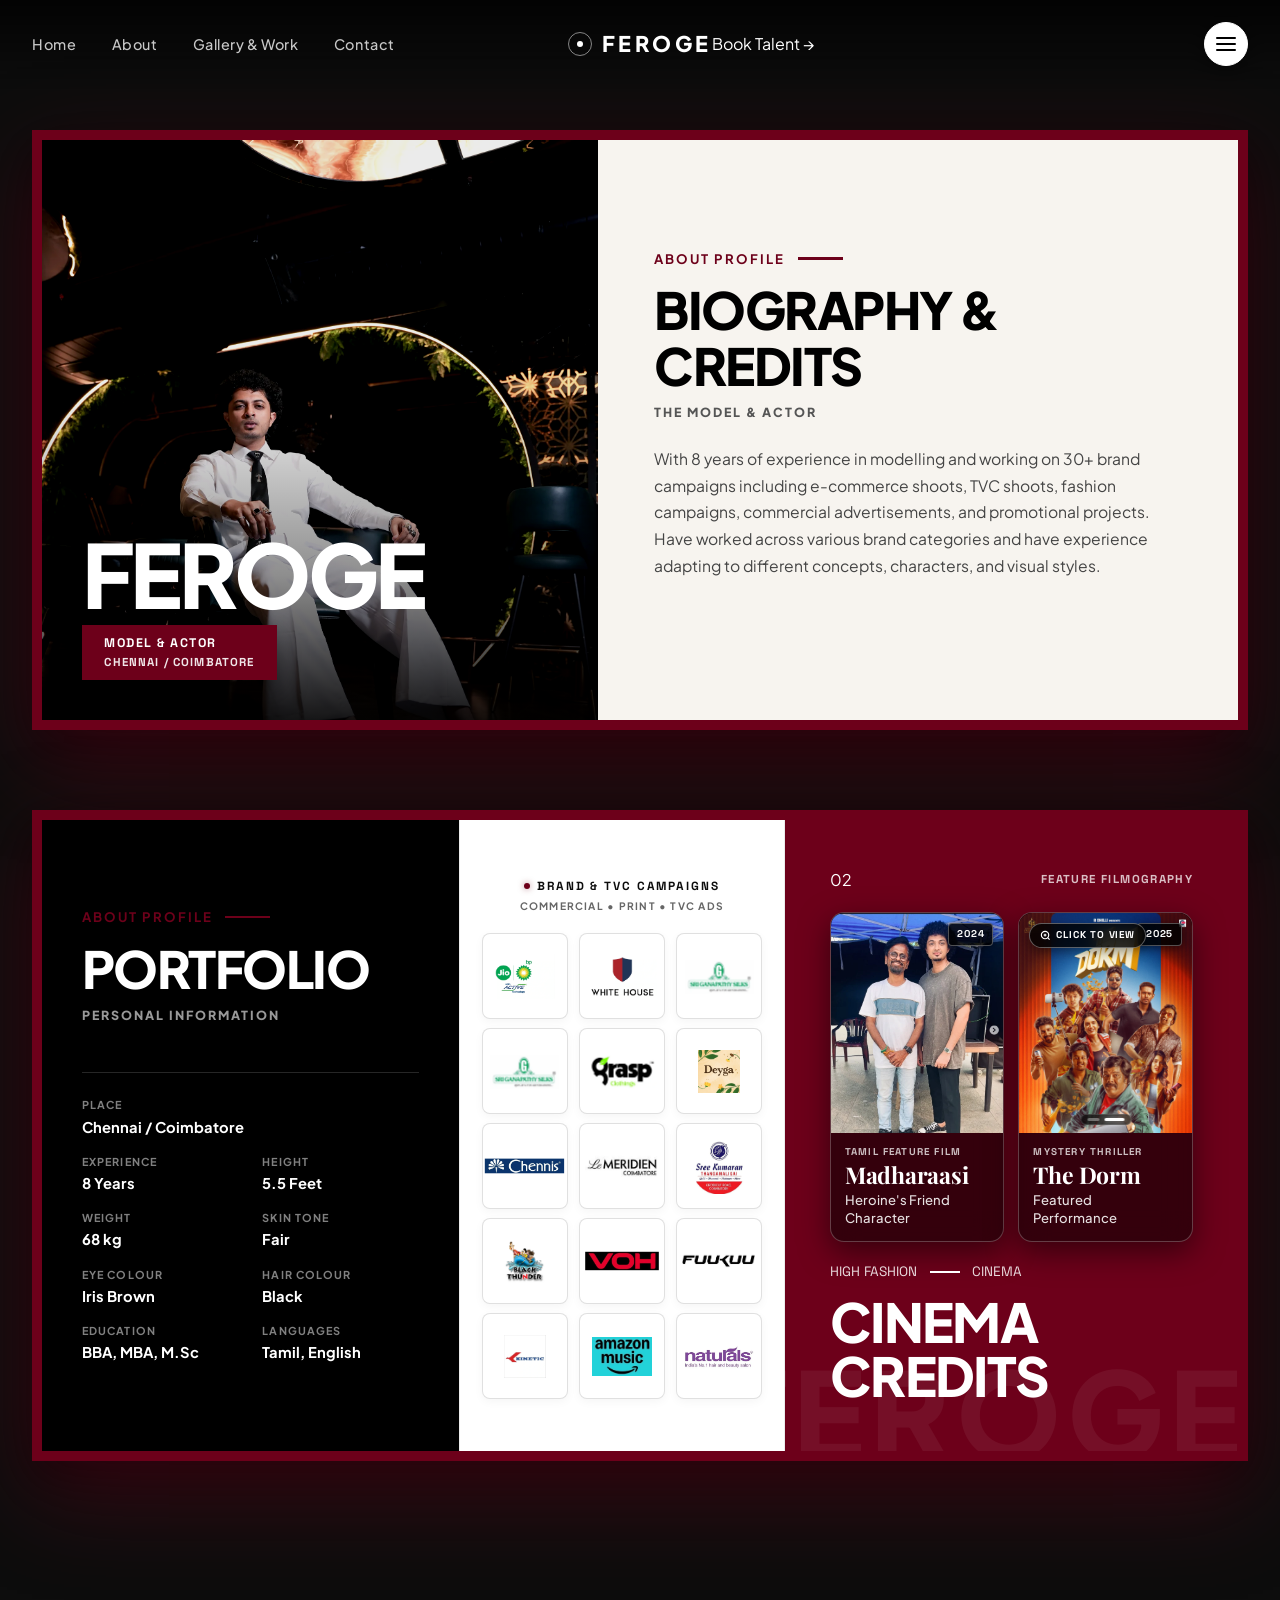
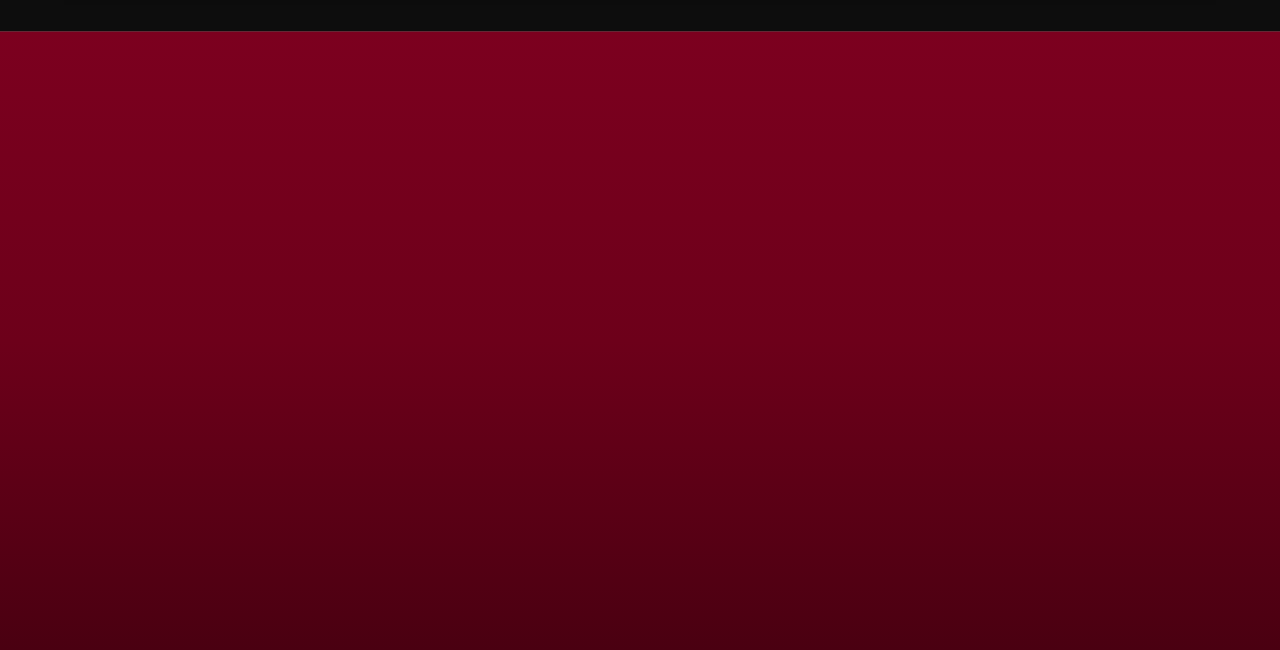
==== about.html @ 6fabc06b "Convert brand & TVC logos into non-repeating 15 unique solid square grid with optical balancing" ====
<!DOCTYPE html>
<html lang="en">
<head>
  <meta charset="UTF-8">
  <meta name="viewport" content="width=device-width, initial-scale=1.0">
  <meta name="description" content="Official profile of model and actor Feroge. High fashion editorials, commercial brand campaigns, and cinema filmography.">
  
  <!-- Google Fonts: Plus Jakarta Sans, Playfair Display & Pinyon Script -->
  <link rel="preconnect" href="https://fonts.googleapis.com">
  <link rel="preconnect" href="https://fonts.gstatic.com" crossorigin>
  <link href="https://fonts.googleapis.com/css2?family=Pinyon+Script&family=Playfair+Display:ital,wght@0,400;0,600;0,700;1,400;1,600&family=Plus+Jakarta+Sans:wght@300;400;500;600;700;800&family=Space+Grotesk:wght@500;600;700&display=swap" rel="stylesheet">
  
  <!-- Main Stylesheet -->
  <link rel="stylesheet" href="style.css">
</head>
<body class="about-page-body">

  <!-- Minimalist Luxury Editorial Preloader -->
  <div class="site-preloader" id="site-preloader" aria-label="Loading experience">
    <div class="preloader-corner preloader-corner-tl">
      <span class="corner-dot"></span>
      <span class="corner-text">FEROGE</span>
    </div>
    <div class="preloader-corner preloader-corner-tr">
      <span class="corner-text">PORTFOLIO &bull; 2026</span>
    </div>
    <div class="preloader-corner preloader-corner-bl">
      <span class="corner-text">CINEMA &bull; FASHION</span>
    </div>
    <div class="preloader-corner preloader-corner-br">
      <span class="corner-text preloader-status-text">INITIALIZING</span>
    </div>

    <div class="preloader-minimal-core">
      <div class="preloader-minimal-brand">
        <h2 class="preloader-minimal-title">FEROGE</h2>
        <span class="preloader-minimal-sub">ACTOR &bull; MODEL</span>
      </div>

      <div class="preloader-counter-display">
        <span class="preloader-counter-number" id="preloader-counter">00</span>
        <span class="preloader-counter-unit">%</span>
      </div>

      <div class="preloader-progress-track">
        <div class="preloader-progress-bar" id="preloader-progress-bar"></div>
      </div>
    </div>
  </div>

  <!-- Header / Navigation -->
  <header class="site-header" id="header">
    <div class="nav-container">
      <nav class="nav-left">
        <a href="index.html" class="nav-link">Home</a>
        <a href="about.html" class="nav-link active">About</a>
        <a href="gallery.html" class="nav-link">Gallery &amp; Work</a>
        <a href="contact.html" class="nav-link">Contact</a>
      </nav>

      <a href="index.html" class="nav-brand" aria-label="Feroge Home">
        <div class="nav-brand-icon"></div>
        FEROGE
      </a>

      <div class="nav-right">
        <a href="contact.html" class="nav-cta-btn">Book Talent &rarr;</a>
        <button class="hamburger-btn" id="menu-toggle-btn" aria-label="Toggle Navigation Menu">
          <span class="hamburger-box">
            <span class="hamburger-dash"></span>
            <span class="hamburger-dash"></span>
            <span class="hamburger-dash"></span>
          </span>
        </button>
      </div>
    </div>
  </header>

  <!-- Mobile Drawer Backdrop Overlay -->
  <div class="drawer-backdrop" id="drawer-backdrop"></div>

  <!-- Mobile Navigation Drawer -->
  <div class="mobile-nav-drawer" id="mobile-drawer">
    <div class="drawer-header">
      <a href="index.html" class="drawer-brand">
        <div class="drawer-brand-icon"></div>
        <span>FEROGE</span>
      </a>
      <button class="drawer-close-btn" id="drawer-close" aria-label="Close menu">
        <svg width="20" height="20" viewBox="0 0 24 24" fill="none" stroke="currentColor" stroke-width="2.2">
          <line x1="18" y1="6" x2="6" y2="18"></line>
          <line x1="6" y1="6" x2="18" y2="18"></line>
        </svg>
      </button>
    </div>

    <nav class="drawer-links">
      <a href="index.html" class="drawer-link" style="--item-index: 1;">
        <span class="drawer-link-num">01</span>
        <span class="drawer-link-text">Home</span>
        <span class="drawer-link-arrow">&rarr;</span>
      </a>
      <a href="about.html" class="drawer-link active" style="--item-index: 2;">
        <span class="drawer-link-num">02</span>
        <span class="drawer-link-text">About &amp; Profile</span>
        <span class="drawer-link-arrow">&rarr;</span>
      </a>
      <a href="gallery.html" class="drawer-link" style="--item-index: 3;">
        <span class="drawer-link-num">03</span>
        <span class="drawer-link-text">Gallery &amp; Work</span>
        <span class="drawer-link-arrow">&rarr;</span>
      </a>
      <a href="contact.html" class="drawer-link" style="--item-index: 4;">
        <span class="drawer-link-num">04</span>
        <span class="drawer-link-text">Contact &amp; Socials</span>
        <span class="drawer-link-arrow">&rarr;</span>
      </a>
    </nav>

    <div class="drawer-footer">
      <div class="drawer-meta-tag">Model &amp; Actor &bull; Chennai / Coimbatore</div>
      <div class="drawer-socials">
        <a href="tel:+918072055864" class="drawer-social-item">Phone</a>
        <a href="https://wa.me/918072055864" target="_blank" class="drawer-social-item">WhatsApp</a>
        <a href="https://www.instagram.com/_feroge_/" target="_blank" class="drawer-social-item">Instagram</a>
        <a href="https://www.facebook.com/feroge.lee?mibextid=wwXIfr" target="_blank" class="drawer-social-item">Facebook</a>
      </div>
    </div>
  </div>

  <!-- Editorial Poster Slides Main Section -->
  <main class="about-poster-section">
    <div class="container">
      
      <!-- =========================================================================
           SLIDE 1: OUR TEAM / BIOGRAPHY POSTER (Exact Match to Reference Image 1)
           ========================================================================= -->
      <article class="about-slide-poster reveal-on-scroll">
        <div class="poster-grid-slide1">
          
          <!-- Left Dark Box with Model Portrait & Minimal Name Tag -->
          <div class="slide1-left-box">
            <img src="images/feroge_21.webp" alt="Feroge Portrait" class="slide1-model-img">

            <div class="slide1-left-content">
              <h2 class="slide-giant-name">feroge</h2>
              <div class="slide-overlapping-badge">
                <span class="badge-row">MODEL &amp; ACTOR</span>
                <span class="badge-row badge-loc">CHENNAI / COIMBATORE</span>
              </div>
            </div>
          </div>

          <!-- Right Off-White Editorial Bio Box -->
          <div class="slide1-right-box">
            <div class="slide-sub-tag">
              <span>About Profile</span>
              <span class="sub-tag-line"></span>
            </div>
            <h2 class="slide-main-heading">BIOGRAPHY &amp; CREDITS</h2>
            <h4 class="slide-sub-heading">THE MODEL &amp; ACTOR</h4>
            
            <p class="slide-bio-text">
              With 8 years of experience in modelling and working on 30+ brand campaigns including e-commerce shoots, TVC shoots, fashion campaigns, commercial advertisements, and promotional projects. Have worked across various brand categories and have experience adapting to different concepts, characters, and visual styles.
            </p>
          </div>

        </div>
      </article>


      <!-- =========================================================================
           SLIDE 2: PORTFOLIO & COMP CARD POSTER (Exact Match to Reference Image 2)
           ========================================================================= -->
      <article class="about-slide-poster reveal-on-scroll" data-delay="200">
        <div class="poster-grid-slide2">
          
          <!-- Left Specs Box (Dark #000000) -->
          <div class="slide2-left-specs">
            <div class="slide-sub-tag">
              <span>About Profile</span>
              <span class="sub-tag-line"></span>
            </div>
            <h2 class="slide-main-heading" style="color: #ffffff;">PORTFOLIO</h2>
            <h4 class="slide-sub-heading" style="color: rgba(255, 255, 255, 0.6);">PERSONAL INFORMATION</h4>

            <div class="specs-grid-mini">
              <div class="spec-item-mini" style="grid-column: span 2;">
                <span class="spec-lbl-mini">PLACE</span>
                <span class="spec-val-mini">Chennai / Coimbatore</span>
              </div>
              <div class="spec-item-mini">
                <span class="spec-lbl-mini">EXPERIENCE</span>
                <span class="spec-val-mini">8 Years</span>
              </div>
              <div class="spec-item-mini">
                <span class="spec-lbl-mini">HEIGHT</span>
                <span class="spec-val-mini">5.5 Feet</span>
              </div>
              <div class="spec-item-mini">
                <span class="spec-lbl-mini">WEIGHT</span>
                <span class="spec-val-mini">68 kg</span>
              </div>
              <div class="spec-item-mini">
                <span class="spec-lbl-mini">SKIN TONE</span>
                <span class="spec-val-mini">Fair</span>
              </div>
              <div class="spec-item-mini">
                <span class="spec-lbl-mini">EYE COLOUR</span>
                <span class="spec-val-mini">Iris Brown</span>
              </div>
              <div class="spec-item-mini">
                <span class="spec-lbl-mini">HAIR COLOUR</span>
                <span class="spec-val-mini">Black</span>
              </div>
              <div class="spec-item-mini">
                <span class="spec-lbl-mini">EDUCATION</span>
                <span class="spec-val-mini">BBA, MBA, M.Sc</span>
              </div>
              <div class="spec-item-mini">
                <span class="spec-lbl-mini">LANGUAGES</span>
                <span class="spec-val-mini">Tamil, English</span>
              </div>
            </div>
          </div>

          <!-- Middle Vertical Brand & TVC Logos Column (Non-Repeating Minimal Solid Square Grid) -->
          <div class="slide2-mid-logos">
            <div class="mid-logos-header">
              <span class="mid-logos-tag">
                <span class="tag-dot-burgundy"></span>
                BRAND &amp; TVC CAMPAIGNS
              </span>
              <span class="mid-logos-sub">COMMERCIAL &bull; PRINT &bull; TVC ADS</span>
            </div>

            <div class="mid-logos-square-grid">
              <div class="mid-logo-card" data-src="images/logo1.webp" title="Jio-bp">
                <img src="images/logo1.webp" alt="Jio-bp Campaign" class="mid-logo-img" loading="lazy">
              </div>
              <div class="mid-logo-card" data-src="images/logo2.webp" title="White House">
                <img src="images/logo2.webp" alt="White House Campaign" class="mid-logo-img" loading="lazy">
              </div>
              <div class="mid-logo-card" data-src="images/logo3.webp" title="Sri Ganapathy Silks">
                <img src="images/logo3.webp" alt="Sri Ganapathy Silks" class="mid-logo-img" loading="lazy">
              </div>
              <div class="mid-logo-card" data-src="images/logo4.webp" title="Grasp">
                <img src="images/logo4.webp" alt="Grasp Clothing" class="mid-logo-img" loading="lazy">
              </div>
              <div class="mid-logo-card" data-src="images/logo6.webp" title="Deyga Organics">
                <img src="images/logo6.webp" alt="Deyga Organics" class="mid-logo-img" loading="lazy">
              </div>
              <div class="mid-logo-card" data-src="images/logo7.webp" title="Chennis">
                <img src="images/logo7.webp" alt="Chennis Brand" class="mid-logo-img" loading="lazy">
              </div>
              <div class="mid-logo-card" data-src="images/logo8.webp" title="Le Meridien">
                <img src="images/logo8.webp" alt="Le Meridien" class="mid-logo-img" loading="lazy">
              </div>
              <div class="mid-logo-card" data-src="images/logo9.webp" title="Sree Kumaran Thangamaligai">
                <img src="images/logo9.webp" alt="Sree Kumaran Thangamaligai" class="mid-logo-img" loading="lazy">
              </div>
              <div class="mid-logo-card" data-src="images/logo10.webp" title="Black Thunder">
                <img src="images/logo10.webp" alt="Black Thunder" class="mid-logo-img" loading="lazy">
              </div>
              <div class="mid-logo-card" data-src="images/logo11.webp" title="VOH">
                <img src="images/logo11.webp" alt="VOH" class="mid-logo-img" loading="lazy">
              </div>
              <div class="mid-logo-card" data-src="images/logo12.webp" title="FUUKUU">
                <img src="images/logo12.webp" alt="FUUKUU" class="mid-logo-img" loading="lazy">
              </div>
              <div class="mid-logo-card" data-src="images/logo13.webp" title="Kinetic">
                <img src="images/logo13.webp" alt="Kinetic" class="mid-logo-img" loading="lazy">
              </div>
              <div class="mid-logo-card" data-src="images/tvc_logo_1.webp" title="Amazon Music">
                <img src="images/tvc_logo_1.webp" alt="Amazon Music TVC" class="mid-logo-img" loading="lazy">
              </div>
              <div class="mid-logo-card" data-src="images/tvc_logo_2.webp" title="Naturals">
                <img src="images/tvc_logo_2.webp" alt="Naturals Hair &amp; Beauty" class="mid-logo-img" loading="lazy">
              </div>
              <div class="mid-logo-card" data-src="images/logo14.webp" title="F Salon">
                <img src="images/logo14.webp" alt="F Salon" class="mid-logo-img" loading="lazy">
              </div>
            </div>
          </div>

          <!-- Right Burgundy Canvas Box (#6D001A) -->
          <div class="slide2-right-burgundy">
            
            <!-- Top Bar: Badge + Meta Category -->
            <div class="slide2-right-top">
              <div class="slide-num-badge">
                <span class="num-circle" style="border-color: #ffffff;">02</span>
                <span class="badge-line" style="background: rgba(255, 255, 255, 0.4);"></span>
              </div>
              <span class="slide2-cat-tag">FEATURE FILMOGRAPHY</span>
            </div>

            <!-- Center Content: Two Movie Cards (Madharaasi first, The Dorm second with 2-poster auto-slider) -->
            <div class="slide2-cinema-body">
              <div class="cinema-posters-grid">
                
                <!-- Movie Card 1: Madharaasi (Links directly to Instagram post) -->
                <a href="https://www.instagram.com/p/DOV86NKifrw/?stkn=MXBweGl1b3gxdWVibA==" target="_blank" rel="noopener noreferrer" class="cinema-movie-card cinema-link-card">
                  <div class="cinema-poster-frame">
                    <img src="images/madarasi.webp" alt="Madharaasi (2024) - Feature Film Poster" class="cinema-poster-img" loading="lazy">
                    <span class="cinema-tag-chip">2024</span>
                  </div>
                  <div class="cinema-movie-details">
                    <span class="movie-year">TAMIL FEATURE FILM</span>
                    <h3 class="movie-title">Madharaasi</h3>
                    <p class="movie-role">Heroine's Friend Character</p>
                  </div>
                </a>

                <!-- Movie Card 2: The Dorm (Smooth 1.5s Auto-Slider between Poster 1 & Poster 2) -->
                <div class="cinema-movie-card dorm-slider-card" data-src="images/dorm.webp" id="dorm-movie-card">
                  <div class="cinema-poster-frame dorm-poster-frame">
                    <img src="images/dorm.webp" alt="The Dorm (2025) - Poster 1" class="cinema-poster-img dorm-slide-img active" data-img-src="images/dorm.webp" loading="lazy">
                    <img src="images/dorm 2.webp" alt="The Dorm (2025) - Poster 2" class="cinema-poster-img dorm-slide-img" data-img-src="images/dorm 2.webp" loading="lazy">
                    <span class="cinema-tag-chip">2025</span>

                    <!-- Professional Click to View Pill -->
                    <span class="cinema-view-pill">
                      <svg width="11" height="11" viewBox="0 0 24 24" fill="none" stroke="currentColor" stroke-width="2.5"><circle cx="11" cy="11" r="8"></circle><line x1="21" y1="21" x2="16.65" y2="16.65"></line><line x1="11" y1="8" x2="11" y2="14"></line><line x1="8" y1="11" x2="14" y2="11"></line></svg>
                      Click to View
                    </span>

                    <div class="dorm-mini-dots">
                      <span class="dorm-dot active" data-idx="0"></span>
                      <span class="dorm-dot" data-idx="1"></span>
                    </div>
                  </div>
                  <div class="cinema-movie-details">
                    <span class="movie-year">MYSTERY THRILLER</span>
                    <h3 class="movie-title">The Dorm</h3>
                    <p class="movie-role">Featured Performance</p>
                  </div>
                </div>

              </div>
            </div>

            <!-- Bottom Brand Title & Clean Watermark -->
            <div class="slide2-right-bottom">
              <div class="slide-year-tag" style="color: rgba(255, 255, 255, 0.85);">
                <span>HIGH FASHION</span>
                <span class="tag-dash" style="background: #ffffff;"></span>
                <span>CINEMA</span>
              </div>
              <h2 class="slide-giant-name">CINEMA CREDITS</h2>
            </div>

            <div class="burgundy-watermark-text">FEROGE</div>
          </div>

        </div>
      </article>

    </div>
  </main>

  <!-- Ultra-Luxury Burgundy Magazine Footer (Inspired by Reference Design) -->
  <footer class="site-footer-v2" id="footer">
    <div class="container">
      <div class="footer-burgundy-card reveal-on-scroll">
        
        <!-- Top Section: Direct Contact & Social Links -->
        <div class="footer-top-spread">
          <h3 class="footer-serif-subtitle">Connect With Feroge</h3>
          <div class="footer-social-pill-row">
            <a href="tel:+918072055864" class="footer-social-pill">
              <span>Call: +91 8072 055 864</span>
              <span class="pill-icon-arrow">&rarr;</span>
            </a>
            <a href="https://wa.me/918072055864" target="_blank" class="footer-social-pill">
              <span>WhatsApp: +91 8072 055 864</span>
              <span class="pill-icon-arrow">&rarr;</span>
            </a>
            <a href="https://www.instagram.com/_feroge_/" target="_blank" class="footer-social-pill">
              <span>Instagram: @_feroge_</span>
              <span class="pill-icon-arrow">&rarr;</span>
            </a>
            <a href="https://www.facebook.com/feroge.lee?mibextid=wwXIfr" target="_blank" class="footer-social-pill">
              <span>Facebook: feroge.lee</span>
              <span class="pill-icon-arrow">&rarr;</span>
            </a>
          </div>
        </div>

        <!-- Middle Section: Minimalist 3-Column Editorial Links -->
        <div class="footer-mid-spread">
          <div class="f-col-left">
            <span class="f-col-label">Direct Contact &amp; Socials</span>
            <div class="f-links-inline">
              <a href="tel:+918072055864">+91 8072 055 864</a>
              <a href="https://wa.me/918072055864" target="_blank">WhatsApp</a>
              <a href="https://www.instagram.com/_feroge_/" target="_blank">Instagram</a>
              <a href="https://www.facebook.com/feroge.lee?mibextid=wwXIfr" target="_blank">Facebook</a>
            </div>
          </div>

          <div class="f-col-center">
            <span class="f-col-label">Credits &amp; Address</span>
            <p class="f-address-text">T-06, B Block, Royal Sheraton Appt, Nanjundapuram Rd, Coimbatore &bull; Tamil Nadu</p>
          </div>

          <div class="f-col-right">
            <span class="f-col-label">Navigation</span>
            <div class="f-links-inline">
              <a href="index.html">Home</a>
              <a href="about.html">About</a>
              <a href="gallery.html">Gallery &amp; Work</a>
              <a href="contact.html">Contact</a>
            </div>
          </div>
        </div>

        <!-- Bottom Giant Display Typography -->
        <div class="footer-giant-brand-wrap">
          <h2 class="footer-giant-brand">Feroge</h2>
        </div>

      </div>
    </div>
  </footer>

  <!-- Ultra-Luxury Minimal Editorial Image Slider Modal -->
  <div class="lightbox-modal" id="lightbox" role="dialog" aria-modal="true" aria-label="Photo Lookbook Slider">
    <!-- Top Bar -->
    <div class="lb-topbar">
      <div class="lb-brand-tag" id="lb-brand-tag">
        <span class="lb-brand-dot"></span>
        <span id="lb-brand-title">FEROGE &bull; ABOUT &amp; PORTFOLIO</span>
      </div>
      <div class="lb-top-actions">
        <span class="lb-photo-counter" id="lb-counter">01 / 07</span>
        <button class="lb-close-btn" id="lightbox-close" aria-label="Close Viewer">
          <svg width="18" height="18" viewBox="0 0 24 24" fill="none" stroke="currentColor" stroke-width="2.2"><line x1="18" y1="6" x2="6" y2="18"></line><line x1="6" y1="6" x2="18" y2="18"></line></svg>
        </button>
      </div>
    </div>

    <!-- Center Stage with Slide Canvas & Floating Nav -->
    <div class="lb-stage-wrapper">
      <button class="lb-arrow lb-prev-btn" id="lb-prev" aria-label="Previous Photo">
        <svg width="22" height="22" viewBox="0 0 24 24" fill="none" stroke="currentColor" stroke-width="2"><path d="M15 18l-6-6 6-6"/></svg>
      </button>

      <div class="lb-stage" id="lb-stage">
        <div class="lb-slide-container" id="lb-slide-container">
          <img src="" alt="Feroge Model Portfolio" id="lightbox-img" class="lb-main-img">
        </div>
        <div class="lb-caption">
          <h3 class="lb-photo-title" id="lb-title">Editorial Portrait</h3>
        </div>
      </div>

      <button class="lb-arrow lb-next-btn" id="lb-next" aria-label="Next Photo">
        <svg width="22" height="22" viewBox="0 0 24 24" fill="none" stroke="currentColor" stroke-width="2"><path d="M9 18l6-6-6-6"/></svg>
      </button>
    </div>

    <!-- Bottom Interactive Thumbnail Filmstrip -->
    <div class="lb-filmstrip-wrap">
      <div class="lb-filmstrip" id="lb-filmstrip"></div>
    </div>
  </div>

  <!-- GSAP & Main Scripts -->
  <script src="https://cdnjs.cloudflare.com/ajax/libs/gsap/3.12.5/gsap.min.js"></script>
  <script src="https://cdnjs.cloudflare.com/ajax/libs/gsap/3.12.5/ScrollTrigger.min.js"></script>
  <script src="js/main.js"></script>
</body>
</html>
---- style.css ----
/* ==========================================================================
   FEROGE — High Fashion Model Portfolio (Haute Couture Edition)
   Strict Luxury Monochrome Aesthetic with Sharp Zero-Radius Images
   ========================================================================== */

:root {
  /* Color System - Project CAESAR (Black #000000, Burgundy #6D001A, White #FFFFFF) */
  --color-black: #000000;
  --color-burgundy: #6D001A;
  --color-burgundy-hover: #8a0021;
  --color-burgundy-light: #9e1233;
  --color-burgundy-subtle: rgba(109, 0, 26, 0.08);
  --color-white: #ffffff;
  --color-offwhite: #f7f4ef;
  
  --bg-dark-hero: #000000;
  --bg-dark-elevated: #0d0d0d;
  --bg-dark-card: rgba(255, 255, 255, 0.04);
  
  --bg-light-base: #f9f8f5;
  --bg-light-surface: #ffffff;
  --bg-editorial-sand: #f2ede3;
  --border-light: rgba(0, 0, 0, 0.08);
  --border-light-strong: rgba(0, 0, 0, 0.16);
  --border-burgundy: rgba(109, 0, 26, 0.25);
  
  --text-white: #ffffff;
  --text-white-muted: rgba(255, 255, 255, 0.78);
  --text-white-subtle: rgba(255, 255, 255, 0.45);
  
  --text-black: #000000;
  --text-black-muted: #444444;
  --text-black-subtle: #777777;
  
  --color-accent-black: #000000;
  --color-accent-burgundy: #6D001A;
  --color-accent-white: #ffffff;
  
  /* Typography */
  --font-display: 'Plus Jakarta Sans', -apple-system, BlinkMacSystemFont, sans-serif;
  --font-serif: 'Playfair Display', Georgia, serif;
  --font-script: 'Pinyon Script', cursive, Georgia, serif;
  --font-mono: 'Space Grotesk', monospace;
  
  /* Transitions & Shadows */
  --transition-smooth: all 0.35s cubic-bezier(0.16, 1, 0.3, 1);
  --transition-fast: all 0.2s ease;
  --shadow-subtle: 0 10px 30px rgba(0, 0, 0, 0.05);
  --shadow-card: 0 20px 45px rgba(0, 0, 0, 0.12);
  --shadow-arc-card: 0 16px 36px rgba(0, 0, 0, 0.16);
  --shadow-burgundy: 0 12px 35px rgba(109, 0, 26, 0.35);
}

/* Reset & Base Setup */
*, *::before, *::after {
  box-sizing: border-box;
  margin: 0;
  padding: 0;
}

html {
  scroll-behavior: smooth;
  font-size: 16px;
  background-color: var(--bg-dark-hero);
  color: var(--text-black);
}

body {
  font-family: var(--font-display);
  -webkit-font-smoothing: antialiased;
  -moz-osx-font-smoothing: grayscale;
  line-height: 1.5;
  overflow-x: hidden;
  background-color: var(--bg-dark-hero);
}

/* Strict Zero Border-Radius on ALL Images for High-Fashion Sharpness */
img {
  max-width: 100%;
  height: auto;
  display: block;
  border-radius: 0 !important;
}

a {
  text-decoration: none;
  color: inherit;
}

button {
  cursor: pointer;
  border: none;
  background: none;
  font-family: inherit;
}

/* Container */
.container {
  max-width: 1320px;
  margin: 0 auto;
  padding: 0 2rem;
}

/* ==========================================================================
   1. Main Header / Navigation (Fixed Luxury Navbar)
   ========================================================================== */
.site-header {
  position: fixed;
  top: 0;
  left: 0;
  width: 100%;
  z-index: 1000;
  padding: 1.4rem 0;
  transition: all 0.35s cubic-bezier(0.16, 1, 0.3, 1);
  background: linear-gradient(180deg, rgba(0, 0, 0, 0.75) 0%, transparent 100%);
}

.site-header.scrolled {
  background: #000000;
  padding: 0.9rem 0;
  border-bottom: 1px solid rgba(255, 255, 255, 0.1);
  box-shadow: 0 10px 30px rgba(0, 0, 0, 0.5);
}

.nav-container {
  display: grid;
  grid-template-columns: 1fr auto 1fr;
  align-items: center;
  max-width: 1320px;
  width: 100%;
  margin: 0 auto;
  padding: 0 2rem;
  box-sizing: border-box;
}

.nav-left {
  display: flex;
  align-items: center;
  gap: 2.2rem;
  justify-content: flex-start;
}

.nav-link {
  font-size: 0.9rem;
  font-weight: 500;
  color: var(--text-white-muted);
  letter-spacing: 0.04em;
  transition: var(--transition-fast);
}

.nav-link:hover, .nav-link.active {
  color: var(--text-white);
}

.nav-brand {
  display: flex;
  align-items: center;
  justify-content: center;
  gap: 0.6rem;
  color: var(--text-white);
  font-weight: 800;
  font-size: 1.35rem;
  letter-spacing: 0.16em;
  text-transform: uppercase;
}

.nav-brand-icon {
  width: 24px;
  height: 24px;
  border-radius: 50%;
  border: 1.5px solid rgba(255, 255, 255, 0.5);
  display: flex;
  align-items: center;
  justify-content: center;
}

.nav-brand-icon::after {
  content: '';
  width: 6px;
  height: 6px;
  background: #ffffff;
  border-radius: 50%;
}

.nav-right {
  display: flex;
  align-items: center;
  justify-content: flex-end;
  gap: 0.8rem;
}

/* Solid Backdrop Overlay */
.drawer-backdrop {
  position: fixed;
  inset: 0;
  background: rgba(0, 0, 0, 0.82);
  opacity: 0;
  pointer-events: none;
  transition: opacity 0.4s cubic-bezier(0.16, 1, 0.3, 1);
  z-index: 1050;
}

.drawer-backdrop.active {
  opacity: 1;
  pointer-events: auto;
}

/* Solid White Luxury Mobile Navigation Drawer */
.mobile-nav-drawer {
  position: fixed;
  top: 0;
  right: -100%;
  width: 100%;
  max-width: 420px;
  height: 100vh;
  height: 100dvh;
  background: #ffffff;
  color: #0c0c0c;
  border-left: 1px solid rgba(0, 0, 0, 0.12);
  box-shadow: -25px 0 70px rgba(0, 0, 0, 0.4);
  z-index: 1100;
  display: flex;
  flex-direction: column;
  justify-content: space-between;
  padding: 2.5rem 2rem 2rem 2rem;
  transition: right 0.45s cubic-bezier(0.16, 1, 0.3, 1);
  overflow-y: auto;
}

.mobile-nav-drawer.active {
  right: 0;
}

.drawer-header {
  display: flex;
  align-items: center;
  justify-content: space-between;
  padding-bottom: 1.8rem;
  border-bottom: 1px solid rgba(0, 0, 0, 0.1);
}

.drawer-brand {
  display: flex;
  align-items: center;
  gap: 0.6rem;
  color: #000000;
  font-weight: 800;
  font-size: 1.3rem;
  letter-spacing: 0.14em;
  text-transform: uppercase;
}

.drawer-brand-icon {
  width: 24px;
  height: 24px;
  border-radius: 50%;
  border: 2px solid #000000;
  display: flex;
  align-items: center;
  justify-content: center;
}

.drawer-brand-icon::after {
  content: '';
  width: 6px;
  height: 6px;
  background: #000000;
  border-radius: 50%;
}

.drawer-close-btn {
  width: 44px;
  height: 44px;
  border-radius: 50%;
  border: 1px solid rgba(0, 0, 0, 0.15);
  background: #f4f4f4;
  color: #000000;
  display: flex;
  align-items: center;
  justify-content: center;
  cursor: pointer;
  transition: all 0.3s cubic-bezier(0.16, 1, 0.3, 1);
}

.drawer-close-btn:hover {
  background: #000000;
  color: #ffffff;
  transform: rotate(90deg) scale(1.08);
}

.drawer-links {
  display: flex;
  flex-direction: column;
  gap: 1.2rem;
  margin: 2.5rem 0;
}

.drawer-link {
  display: flex;
  align-items: center;
  justify-content: space-between;
  padding: 0.9rem 1.2rem;
  border-radius: 12px;
  color: #1a1a1a;
  text-decoration: none;
  font-size: 1.2rem;
  font-weight: 600;
  letter-spacing: -0.01em;
  background: transparent;
  transition: all 0.3s cubic-bezier(0.16, 1, 0.3, 1);
  opacity: 0;
  transform: translateX(30px);
}

.mobile-nav-drawer.active .drawer-link {
  opacity: 1;
  transform: translateX(0);
  transition-delay: calc(var(--item-index, 1) * 0.08s + 0.12s);
}

.drawer-link-num {
  font-size: 0.8rem;
  font-family: var(--font-mono);
  font-weight: 500;
  color: #888888;
  margin-right: 1.2rem;
}

.drawer-link-text {
  flex-grow: 1;
}

.drawer-link-arrow {
  font-size: 1.2rem;
  color: #aaaaaa;
  opacity: 0;
  transform: translateX(-10px);
  transition: all 0.3s ease;
}

.drawer-link:hover, .drawer-link:active {
  background: #000000;
  color: #ffffff;
  padding-left: 1.5rem;
}

.drawer-link:hover .drawer-link-num,
.drawer-link:hover .drawer-link-arrow {
  color: #ffffff;
  opacity: 1;
  transform: translateX(0);
}

.drawer-footer {
  border-top: 1px solid rgba(0, 0, 0, 0.1);
  padding-top: 1.6rem;
}

.drawer-meta-tag {
  font-size: 0.72rem;
  text-transform: uppercase;
  letter-spacing: 0.1em;
  font-weight: 700;
  color: #777777;
  margin-bottom: 0.8rem;
}

.drawer-socials {
  display: flex;
  gap: 1.2rem;
  flex-wrap: wrap;
}

.drawer-social-item {
  font-size: 0.88rem;
  font-weight: 600;
  color: #000000;
  text-decoration: none;
  transition: color 0.2s;
}

.drawer-social-item:hover {
  text-decoration: underline;
}

/* Solid White Luxury Hamburger Button */
.hamburger-btn {
  width: 44px;
  height: 44px;
  border-radius: 50%;
  background: #ffffff;
  border: 1.5px solid #ffffff;
  display: flex;
  align-items: center;
  justify-content: center;
  cursor: pointer;
  box-shadow: 0 4px 18px rgba(0, 0, 0, 0.35);
  transition: all 0.3s cubic-bezier(0.16, 1, 0.3, 1);
  position: relative;
  z-index: 1001;
  flex-shrink: 0;
  margin-left: auto;
}

.hamburger-btn:hover {
  background: #f2f2f2;
  transform: scale(1.05);
}

.hamburger-box {
  width: 20px;
  height: 14px;
  display: flex;
  flex-direction: column;
  justify-content: space-between;
  align-items: center;
}

.hamburger-dash {
  width: 20px;
  height: 2px;
  background-color: #000000;
  border-radius: 2px;
  transition: all 0.35s cubic-bezier(0.16, 1, 0.3, 1);
  transform-origin: center;
}

.hamburger-btn.is-active .hamburger-dash:nth-child(1) {
  transform: translateY(6px) rotate(45deg);
}

.hamburger-btn.is-active .hamburger-dash:nth-child(2) {
  opacity: 0;
  transform: scaleX(0);
}

.hamburger-btn.is-active .hamburger-dash:nth-child(3) {
  transform: translateY(-6px) rotate(-45deg);
}

/* ==========================================================================
   2. Hero Section (Full-Screen Visual Showcase with 2s Zoom Slideshow)
   ========================================================================== */
.hero-section.hero-full-page {
  position: relative;
  width: 100%;
  height: 100vh;
  height: 100dvh;
  min-height: 100vh;
  padding: 0;
  margin: 0;
  overflow: hidden;
  background: #000000;
}

.hero-slideshow-container {
  position: absolute;
  inset: 0;
  width: 100%;
  height: 100%;
  overflow: hidden;
}

.hero-slideshow-container::after {
  content: '';
  position: absolute;
  inset: 0;
  background: linear-gradient(180deg, rgba(0, 0, 0, 0.42) 0%, rgba(0, 0, 0, 0.05) 50%, rgba(0, 0, 0, 0.52) 100%);
  pointer-events: none;
  z-index: 5;
}

.hero-slide {
  position: absolute;
  inset: 0;
  width: 100%;
  height: 100%;
  opacity: 0;
  visibility: hidden;
  transition: opacity 1.1s cubic-bezier(0.25, 1, 0.4, 1), visibility 1.1s cubic-bezier(0.25, 1, 0.4, 1);
  overflow: hidden;
  backface-visibility: hidden;
  will-change: opacity;
  z-index: 1;
}

.hero-slide.prev-active {
  opacity: 1;
  visibility: visible;
  z-index: 2;
}

.hero-slide.active {
  opacity: 1;
  visibility: visible;
  z-index: 3;
}

.hero-slide-img {
  width: 100%;
  height: 100%;
  object-fit: cover;
  filter: none;
  border-radius: 0 !important;
  transform: scale(1);
  will-change: transform;
}

/* Individual Slide Focal Framing */
.hero-slide-img.slide-img-1 { object-position: center 20%; }
.hero-slide-img.slide-img-2 { object-position: center 20%; }
.hero-slide-img.slide-img-3 { object-position: center 20%; }
.hero-slide-img.slide-img-4 { object-position: center 20%; }

@media (min-width: 1200px) {
  .hero-slide-img.slide-img-1 { object-position: center 20%; }
  .hero-slide-img.slide-img-2 { object-position: center 20%; }
  .hero-slide-img.slide-img-3 { object-position: center 20%; }
  .hero-slide-img.slide-img-4 { object-position: center 20%; }
}

.hero-slide:nth-child(odd).active .hero-slide-img {
  animation: heroCinematicZoomOut 2.2s cubic-bezier(0.25, 1, 0.5, 1) forwards;
}

.hero-slide:nth-child(even).active .hero-slide-img {
  animation: heroCinematicZoomIn 2.2s cubic-bezier(0.25, 1, 0.5, 1) forwards;
}

@keyframes heroCinematicZoomOut {
  0% { transform: scale(1.12); }
  100% { transform: scale(1); }
}

@keyframes heroCinematicZoomIn {
  0% { transform: scale(1); }
  100% { transform: scale(1.10); }
}

/* Minimalist Slide Progress Dots */
.hero-slideshow-dots {
  position: absolute;
  bottom: 35px;
  right: 2.5rem;
  display: flex;
  align-items: center;
  gap: 0.5rem;
  z-index: 20;
}

.slide-dot {
  width: 20px;
  height: 3px;
  background: rgba(255, 255, 255, 0.35);
  border-radius: 2px;
  cursor: pointer;
  transition: all 0.3s ease;
}

.slide-dot.active {
  width: 38px;
  background: #ffffff;
}

/* Luxury High-Fashion Typographic Overlay */
.hero-editorial-overlay {
  position: absolute;
  bottom: 110px;
  left: 2.5rem;
  z-index: 20;
  max-width: 90%;
  pointer-events: none;
}

.hero-editorial-tag {
  display: inline-flex;
  align-items: center;
  gap: 0.5rem;
  background: rgba(0, 0, 0, 0.65);
  border: 1px solid rgba(255, 255, 255, 0.2);
  color: #ffffff;
  font-family: var(--font-mono);
  font-size: 0.72rem;
  font-weight: 700;
  letter-spacing: 0.18em;
  padding: 0.35rem 0.9rem;
  margin-bottom: 0.8rem;
}

.tag-live-pulse {
  width: 7px;
  height: 7px;
  border-radius: 50%;
  background: #ffffff;
  animation: pulseDot 1.5s infinite ease-in-out;
}

@keyframes pulseDot {
  0%, 100% { opacity: 1; transform: scale(1); }
  50% { opacity: 0.4; transform: scale(0.7); }
}

.hero-giant-name {
  font-size: clamp(3.2rem, 9vw, 7rem);
  font-weight: 800;
  letter-spacing: 0.12em;
  line-height: 0.95;
  color: #ffffff;
  text-transform: uppercase;
  margin: 0;
  text-shadow: 0 4px 20px rgba(0, 0, 0, 0.6);
}

.hero-sub-cities {
  font-size: clamp(0.75rem, 2vw, 0.95rem);
  letter-spacing: 0.28em;
  color: rgba(255, 255, 255, 0.8);
  font-weight: 600;
  text-transform: uppercase;
  margin-top: 0.6rem;
}

.hero-bottom-indicator {
  position: absolute;
  bottom: 30px;
  left: 50%;
  transform: translateX(-50%);
  z-index: 20;
}

.scroll-down-btn {
  display: inline-flex;
  align-items: center;
  gap: 0.6rem;
  background: rgba(0, 0, 0, 0.7);
  border: 1.5px solid rgba(255, 255, 255, 0.4);
  color: #ffffff;
  padding: 0.6rem 1.5rem;
  border-radius: 100px;
  font-size: 0.8rem;
  font-weight: 600;
  letter-spacing: 0.08em;
  text-transform: uppercase;
  transition: var(--transition-smooth);
}

.scroll-down-btn:hover {
  background: #ffffff;
  color: #000000;
  border-color: #ffffff;
  transform: translateY(-2px);
}

/* ==========================================================================
   3. Radial Dial Arc & Fan Gallery (About Feroge)
   ========================================================================== */
.radial-arc-section {
  position: relative;
  background: var(--bg-light-base);
  color: var(--text-black);
  padding: 70px 0 90px 0;
  overflow: hidden;
  border-top: 1px solid rgba(0, 0, 0, 0.06);
}

.arc-experience-wrapper {
  position: relative;
  max-width: 1280px;
  margin: 0 auto;
  padding: 0 1rem;
  min-height: 660px;
  display: flex;
  flex-direction: column;
  align-items: center;
  justify-content: flex-start;
}

.arc-svg-backdrop {
  position: absolute;
  top: 10px;
  left: 50%;
  transform: translateX(-50%);
  width: 980px;
  height: 520px;
  pointer-events: none;
  z-index: 1;
}

.arc-cards-container {
  position: relative;
  width: 100%;
  max-width: 1060px;
  height: 280px;
  z-index: 10;
  margin-top: 15px;
}

.arc-card {
  position: absolute;
  width: 154px;
  height: 210px;
  border-radius: 0 !important;
  overflow: hidden;
  box-shadow: var(--shadow-arc-card);
  border: 4px solid #ffffff;
  transition: all 0.45s cubic-bezier(0.16, 1, 0.3, 1);
  cursor: pointer;
  background: #1a1a1a;
}

.arc-card img {
  width: 100%;
  height: 100%;
  object-fit: cover;
  filter: none;
  border-radius: 0 !important;
}

.arc-card:hover {
  transform: scale(1.16) translateY(-16px) !important;
  z-index: 30 !important;
  box-shadow: 0 24px 50px rgba(0, 0, 0, 0.3);
  border-color: #000000;
}

.arc-card-tag {
  position: absolute;
  bottom: 8px;
  left: 50%;
  transform: translateX(-50%);
  background: #000000;
  color: #ffffff;
  font-size: 0.62rem;
  font-weight: 600;
  text-transform: uppercase;
  letter-spacing: 0.06em;
  padding: 0.2rem 0.6rem;
  white-space: nowrap;
  opacity: 0;
  transition: var(--transition-fast);
}

.arc-card:hover .arc-card-tag {
  opacity: 1;
}

.arc-center-content {
  position: relative;
  z-index: 15;
  text-align: center;
  max-width: 780px;
  margin: 15px auto 0 auto;
  padding: 0 1.5rem;
}

.pill-badge {
  display: inline-flex;
  align-items: center;
  gap: 0.5rem;
  padding: 0.4rem 1.1rem;
  border-radius: 100px;
  font-size: 0.78rem;
  font-weight: 600;
  letter-spacing: 0.04em;
  margin-bottom: 1.2rem;
}

.pill-badge-light {
  background: #ffffff;
  border: 1px solid rgba(0, 0, 0, 0.12);
  color: #000000;
}

.arc-center-heading {
  font-size: clamp(2rem, 4.5vw, 2.75rem);
  font-weight: 700;
  line-height: 1.18;
  letter-spacing: -0.025em;
  color: var(--text-black);
  margin-bottom: 1.2rem;
}

.arc-center-description {
  font-size: 1.05rem;
  line-height: 1.65;
  color: var(--text-black-muted);
  max-width: 620px;
  margin: 0 auto 2rem auto;
}

.btn-pill-dark {
  display: inline-flex;
  align-items: center;
  gap: 0.75rem;
  background: #000000;
  color: #ffffff;
  font-size: 0.92rem;
  font-weight: 600;
  padding: 0.75rem 1.6rem;
  border-radius: 100px;
  transition: var(--transition-smooth);
  margin-bottom: 3.2rem;
}

.btn-pill-dark .btn-arrow-circle-white {
  width: 24px;
  height: 24px;
  border-radius: 50%;
  background: #ffffff;
  color: #000000;
  display: flex;
  align-items: center;
  justify-content: center;
  font-size: 0.75rem;
  transition: var(--transition-smooth);
}

.btn-pill-dark:hover {
  background: #222222;
  transform: translateY(-2px);
  box-shadow: 0 12px 28px rgba(0, 0, 0, 0.2);
}

.btn-pill-dark:hover .btn-arrow-circle-white {
  transform: rotate(45deg);
}

.arc-stats-grid {
  display: grid;
  grid-template-columns: repeat(4, 1fr);
  gap: 2rem;
  width: 100%;
  max-width: 820px;
  margin: 0 auto;
  padding-top: 1.8rem;
  border-top: 1px solid rgba(0, 0, 0, 0.08);
}

.stat-item {
  text-align: center;
}

.stat-number {
  font-size: 2.5rem;
  font-weight: 800;
  letter-spacing: -0.03em;
  color: #000000;
  line-height: 1.1;
  margin-bottom: 0.35rem;
}

.stat-label {
  font-size: 0.8rem;
  font-weight: 500;
  color: var(--text-black-subtle);
  letter-spacing: 0.02em;
}

/* ==========================================================================
   4. Haute Couture Editorial Moodboard & Lookbook Poster (Matching Reference)
   ========================================================================== */
/* ==========================================================================
   4. 3D Spatial Coverflow Carousel (Matching Luxury Reference)
   ========================================================================== */
.spatial-coverflow-section {
  background: #f6f4ee;
  padding: 100px 0 90px;
  scroll-margin-top: 90px;
  position: relative;
  overflow: hidden;
  border-top: 1px solid var(--border-light);
  border-bottom: 1px solid var(--border-light);
}

.coverflow-stage-wrapper {
  position: relative;
  width: 100%;
  max-width: 1200px;
  margin: 2.5rem auto 2.5rem;
}

.coverflow-stage {
  position: relative;
  width: 100%;
  height: 520px;
  display: flex;
  align-items: center;
  justify-content: center;
  user-select: none;
  touch-action: pan-y;
  cursor: grab;
}

.coverflow-stage:active {
  cursor: grabbing;
}

.coverflow-track {
  position: relative;
  width: 100%;
  height: 100%;
  display: flex;
  align-items: center;
  justify-content: center;
}

.coverflow-card {
  position: absolute;
  width: 290px;
  height: 430px;
  cursor: pointer;
  transform-origin: center center;
  will-change: transform, opacity, z-index;
  -webkit-tap-highlight-color: transparent;
  visibility: visible;
}

.coverflow-card .card-inner {
  position: relative;
  width: 100%;
  height: 100%;
  border-radius: 26px;
  overflow: hidden;
  background: #111111;
  box-shadow: 0 25px 60px rgba(0, 0, 0, 0.35);
  border: 1px solid rgba(255, 255, 255, 0.18);
  transition: box-shadow 0.4s ease, border-color 0.4s ease;
}

.coverflow-card.is-active .card-inner {
  box-shadow: 0 35px 80px rgba(0, 0, 0, 0.52), 0 0 30px rgba(184, 134, 11, 0.25);
  border-color: rgba(184, 134, 11, 0.45);
}

.coverflow-card img {
  width: 100%;
  height: 100%;
  object-fit: cover;
  display: block;
  pointer-events: none;
  transition: transform 0.6s cubic-bezier(0.16, 1, 0.3, 1);
}

.coverflow-card:hover img {
  transform: scale(1.04);
}

.coverflow-card .card-overlay {
  position: absolute;
  inset: 0;
  background: linear-gradient(to top, rgba(0, 0, 0, 0.92) 0%, rgba(0, 0, 0, 0.3) 45%, rgba(0, 0, 0, 0) 75%);
  display: flex;
  flex-direction: column;
  justify-content: flex-end;
  padding: 1.5rem 1.3rem;
  pointer-events: none;
  opacity: 0;
  transition: opacity 0.35s ease;
}

.coverflow-card.is-active .card-overlay,
.coverflow-card:hover .card-overlay {
  opacity: 1;
}

.coverflow-card .card-tag {
  font-family: var(--font-primary);
  font-size: 0.64rem;
  font-weight: 700;
  letter-spacing: 0.14em;
  text-transform: uppercase;
  color: rgba(255, 255, 255, 0.75);
  margin-bottom: 0.25rem;
}

.coverflow-card .card-title {
  font-family: var(--font-serif);
  font-size: 1.2rem;
  font-weight: 600;
  color: #ffffff;
  margin: 0;
  line-height: 1.2;
}

/* Floating Navigation Buttons - Safe Margins Outside Cards */
.coverflow-nav-btn {
  position: absolute;
  top: 50%;
  transform: translateY(-50%);
  width: 48px;
  height: 48px;
  border-radius: 50%;
  background: rgba(255, 255, 255, 0.95);
  backdrop-filter: blur(14px);
  -webkit-backdrop-filter: blur(14px);
  border: 1px solid rgba(0, 0, 0, 0.08);
  box-shadow: 0 10px 25px rgba(0, 0, 0, 0.12);
  color: #111111;
  display: flex;
  align-items: center;
  justify-content: center;
  cursor: pointer;
  transition: all 0.3s cubic-bezier(0.16, 1, 0.3, 1);
  z-index: 40;
  -webkit-tap-highlight-color: transparent;
}

.coverflow-nav-btn:hover {
  background: #b8860b;
  color: #ffffff;
  border-color: #b8860b;
  transform: translateY(-50%) scale(1.08);
  box-shadow: 0 12px 30px rgba(184, 134, 11, 0.35);
}

.coverflow-prev { left: 20px; }
.coverflow-next { right: 20px; }

@media (min-width: 1300px) {
  .coverflow-prev { left: calc(50% - 580px); }
  .coverflow-next { right: calc(50% - 580px); }
}

/* Dots indicator */
.coverflow-dots {
  display: flex;
  align-items: center;
  justify-content: center;
  gap: 8px;
  margin-top: 1.5rem;
}

.cf-dot {
  width: 8px;
  height: 8px;
  border-radius: 50%;
  background: rgba(0, 0, 0, 0.2);
  border: none;
  cursor: pointer;
  transition: all 0.3s cubic-bezier(0.16, 1, 0.3, 1);
  padding: 0;
}

.cf-dot.active {
  width: 24px;
  border-radius: 20px;
  background: #b8860b;
  box-shadow: 0 2px 10px rgba(184, 134, 11, 0.4);
}


/* ==========================================================================
   5.5 Horizontal Staggered Drag Gallery Component (Masonry Filmstrip)
   ========================================================================== */
.gallery-section {
  background: #f2ede3; /* Warm editorial off-white/cream */
  padding: 100px 0;
  border-top: 1px solid var(--border-light);
  border-bottom: 1px solid var(--border-light);
  position: relative;
  overflow: hidden;
}

.gallery-container {
  position: relative;
  width: 100%;
  padding: 40px 0 60px 0;
  user-select: none;
  -webkit-user-select: none;
  touch-action: pan-y; /* Allow natural vertical page scrolling */
}

/* Native Fallback when JS is disabled or failing */
.gallery-track-wrapper {
  width: 100%;
  overflow-x: auto;
  overflow-y: hidden;
  scrollbar-width: none;
  -webkit-overflow-scrolling: touch;
}

.gallery-track-wrapper::-webkit-scrollbar {
  display: none;
}

/* Primary Horizontal Moving Strip */
.gallery-track {
  display: flex;
  gap: clamp(20px, 2.5vw, 30px);
  padding: 0 40px;
  width: max-content;
  will-change: transform;
  transform: translate3d(0, 0, 0);
}

/* Staggered Masonry Columns */
.gallery-col {
  display: flex;
  flex-direction: column;
  gap: clamp(20px, 2.5vw, 30px);
  width: clamp(260px, 24vw, 340px);
  flex-shrink: 0;
}

.gallery-item {
  width: 100%;
  border-radius: 0 !important;
  overflow: hidden;
  background: #141414;
  box-shadow: 0 15px 35px rgba(0, 0, 0, 0.12);
  transition: transform 0.4s cubic-bezier(0.16, 1, 0.3, 1), box-shadow 0.4s ease;
}

/* Row A sits higher, Row B offset downward 18% for staggered brick look */
.gallery-item.item-row-a {
  transform: translateY(0);
}

.gallery-item.item-row-b {
  transform: translateY(18%);
}

.gallery-item img {
  width: 100%;
  aspect-ratio: 3 / 4;
  object-fit: cover;
  border-radius: 0 !important;
  display: block;
  user-drag: none;
  -webkit-user-drag: none;
  pointer-events: none;
  transition: transform 0.6s cubic-bezier(0.16, 1, 0.3, 1);
}

.gallery-container:hover .gallery-item:hover {
  box-shadow: 0 22px 45px rgba(0, 0, 0, 0.22);
}

/* Custom Circular Follower Dot Cursor for Desktop Dragging */
.gallery-cursor-dot {
  position: fixed;
  top: 0;
  left: 0;
  width: 16px;
  height: 16px;
  border-radius: 50% !important;
  background: rgba(12, 12, 12, 0.75);
  border: 1.5px solid rgba(255, 255, 255, 0.4);
  pointer-events: none;
  z-index: 9999;
  opacity: 0;
  transform: translate3d(-50%, -50%, 0) scale(1);
  transition: opacity 0.2s ease, transform 0.2s ease;
  mix-blend-mode: difference;
}

.gallery-container.is-hovered {
  cursor: none;
}

.gallery-container.is-hovered .gallery-cursor-dot {
  opacity: 1;
}

.gallery-container.is-dragging {
  cursor: none;
}

.gallery-container.is-dragging .gallery-cursor-dot {
  opacity: 1;
  transform: translate3d(-50%, -50%, 0) scale(1.6);
  background: rgba(0, 0, 0, 0.9);
}


/* ==========================================================================
   6. Model Comp Card & Physical Measurements (High-Fashion Standard)
   ========================================================================== */
.compcard-section {
  background: #0a0a0a;
  color: #ffffff;
  padding: 100px 0;
  border-top: 1px solid rgba(255, 255, 255, 0.08);
}

.compcard-grid {
  display: grid;
  grid-template-columns: 1fr 1fr;
  gap: 4rem;
  align-items: center;
}

.compcard-photo-duo {
  display: grid;
  grid-template-columns: 1fr 1fr;
  gap: 1.2rem;
}

.compcard-photo-card {
  border-radius: 0 !important;
  overflow: hidden;
  border: 1px solid rgba(255, 255, 255, 0.15);
  box-shadow: var(--shadow-card);
  aspect-ratio: 3/4.2;
}

.compcard-photo-card img {
  width: 100%;
  height: 100%;
  object-fit: cover;
  filter: none;
  border-radius: 0 !important;
}

.compcard-details h3 {
  font-size: 2.6rem;
  font-weight: 800;
  letter-spacing: -0.03em;
  margin-bottom: 0.6rem;
}

.compcard-details p.compcard-sub {
  font-size: 0.95rem;
  color: var(--text-white-muted);
  margin-bottom: 2.2rem;
}

.measurements-grid {
  display: grid;
  grid-template-columns: repeat(2, 1fr);
  gap: 1.2rem;
  margin-bottom: 2.5rem;
  background: rgba(255, 255, 255, 0.03);
  padding: 1.8rem;
  border-radius: 0 !important;
  border: 1px solid rgba(255, 255, 255, 0.08);
}

.measurement-row {
  display: flex;
  justify-content: space-between;
  align-items: center;
  padding-bottom: 0.6rem;
  border-bottom: 1px solid rgba(255, 255, 255, 0.07);
}

.measurement-label {
  font-size: 0.85rem;
  color: var(--text-white-muted);
  text-transform: uppercase;
  letter-spacing: 0.05em;
  font-weight: 500;
}

.measurement-val {
  font-size: 0.95rem;
  font-weight: 700;
  color: #ffffff;
}

.btn-hero-primary {
  display: inline-flex;
  align-items: center;
  gap: 0.6rem;
  background: #ffffff;
  color: #000000;
  font-weight: 700;
  font-size: 0.88rem;
  letter-spacing: 0.06em;
  text-transform: uppercase;
  padding: 0.85rem 1.8rem;
  border-radius: 0 !important;
  transition: var(--transition-smooth);
}

.btn-hero-primary:hover {
  background: #cccccc;
  transform: translateY(-2px);
}

/* ==========================================================================
   6. Runway & Commercial Brand Logos Marquee
   ========================================================================== */
.brand-strip-section {
  background: #0a0a0a;
  padding: 48px 0 52px;
  border-top: 1px solid rgba(255, 255, 255, 0.08);
  border-bottom: 1px solid rgba(255, 255, 255, 0.08);
  overflow: hidden;
  position: relative;
}

.brand-strip-header {
  text-align: center;
  margin-bottom: 2rem;
}

.brand-strip-label {
  font-family: var(--font-primary);
  font-size: 0.72rem;
  font-weight: 700;
  letter-spacing: 0.22em;
  text-transform: uppercase;
  color: rgba(255, 255, 255, 0.55);
  display: inline-flex;
  align-items: center;
  gap: 0.8rem;
}

.brand-strip-label::before,
.brand-strip-label::after {
  content: '';
  display: inline-block;
  width: 28px;
  height: 1px;
  background: rgba(255, 255, 255, 0.2);
}

.marquee-track-wrap {
  display: flex;
  overflow: hidden;
  user-select: none;
  mask-image: linear-gradient(to right, transparent 0%, black 10%, black 90%, transparent 100%);
  -webkit-mask-image: linear-gradient(to right, transparent 0%, black 10%, black 90%, transparent 100%);
}

.marquee-container {
  display: flex;
  align-items: center;
  gap: 4rem;
  flex-shrink: 0;
  animation: scrollMarquee 38s linear infinite;
  padding: 0.5rem 0;
}

.marquee-track-wrap:hover .marquee-container,
.marquee-track-wrap:active .marquee-container {
  animation-play-state: paused;
}

.brand-logo-item {
  display: flex;
  align-items: center;
  justify-content: center;
  height: 52px;
  min-width: 110px;
  max-width: 170px;
  padding: 0 10px;
  flex-shrink: 0;
}

.brand-logo-img {
  max-height: 46px;
  max-width: 140px;
  width: auto;
  height: auto;
  object-fit: contain;
  opacity: 0.75;
  filter: brightness(1.2) contrast(1.05);
  transition: all 0.35s cubic-bezier(0.16, 1, 0.3, 1);
}

.brand-logo-item:hover .brand-logo-img {
  opacity: 1;
  filter: brightness(1.6) contrast(1.1);
  transform: scale(1.08);
}

@keyframes scrollMarquee {
  0% { transform: translateX(0); }
  100% { transform: translateX(-100%); }
}

@media (max-width: 768px) {
  .brand-strip-section {
    padding: 36px 0 40px;
  }
  .marquee-container {
    gap: 2.5rem;
  }
  .brand-logo-item {
    height: 42px;
    min-width: 90px;
  }
  .brand-logo-img {
    max-height: 36px;
    max-width: 115px;
  }
}

/* ==========================================================================
   7. Redesigned Ultra-Luxury Footer with Interactive Curved Wave Text
   ========================================================================== */
.site-footer {
  background: #050505;
  color: #ffffff;
  padding: 80px 0 40px 0;
  border-top: 1px solid rgba(255, 255, 255, 0.08);
  position: relative;
  overflow: hidden;
}

/* Curved Text Wave Banner (Matching Reference Image) */
.footer-wave-banner {
  width: 100%;
  height: 140px;
  display: flex;
  align-items: center;
  justify-content: center;
  margin-bottom: 2.5rem;
  position: relative;
  cursor: pointer;
}

.footer-wave-svg {
  width: 100%;
  max-width: 1100px;
  height: 140px;
  overflow: visible;
}

.footer-curved-text {
  font-family: var(--font-display);
  font-size: 1.65rem;
  font-weight: 800;
  letter-spacing: 0.18em;
  text-transform: uppercase;
  fill: #ffffff;
  user-select: none;
}

/* Glassmorphism Booking Hero Card */
.footer-hero-card {
  position: relative;
  background: rgba(255, 255, 255, 0.03);
  backdrop-filter: blur(20px);
  -webkit-backdrop-filter: blur(20px);
  border: 1px solid rgba(255, 255, 255, 0.12);
  padding: 3.5rem 3rem;
  margin-bottom: 5rem;
  box-shadow: 0 30px 80px rgba(0, 0, 0, 0.5);
  overflow: hidden;
  border-radius: 0 !important;
}

.footer-card-glow {
  position: absolute;
  top: -50%;
  left: -50%;
  width: 200%;
  height: 200%;
  background: radial-gradient(circle, rgba(255, 255, 255, 0.06) 0%, transparent 60%);
  pointer-events: none;
}

.footer-card-heading {
  font-size: clamp(1.8rem, 3.8vw, 2.7rem);
  font-weight: 800;
  line-height: 1.15;
  letter-spacing: -0.02em;
  margin-bottom: 1rem;
}

.footer-card-sub {
  font-size: 1.05rem;
  color: var(--text-white-muted);
  max-width: 680px;
  margin-bottom: 2.2rem;
  line-height: 1.6;
}

.btn-footer-cta {
  font-size: 0.95rem;
  padding: 1.1rem 2.2rem;
}

/* Footer Main Grid */
.footer-main-grid {
  display: grid;
  grid-template-columns: 1.4fr 1fr 1fr 1.2fr;
  gap: 3rem;
  padding-bottom: 4rem;
  border-bottom: 1px solid rgba(255, 255, 255, 0.08);
}

.footer-brand-desc {
  font-size: 0.88rem;
  color: var(--text-white-subtle);
  margin-top: 1.2rem;
  line-height: 1.6;
  max-width: 280px;
}

.footer-col-title {
  font-size: 0.82rem;
  font-weight: 700;
  text-transform: uppercase;
  letter-spacing: 0.14em;
  color: rgba(255, 255, 255, 0.5);
  margin-bottom: 1.5rem;
}

.footer-links-list {
  list-style: none;
  display: flex;
  flex-direction: column;
  gap: 0.85rem;
  font-size: 0.9rem;
  color: var(--text-white-muted);
}

.footer-links-list a {
  transition: color 0.25s ease, transform 0.25s ease;
  display: inline-block;
}

.footer-links-list a:hover {
  color: #ffffff;
  transform: translateX(4px);
}

.footer-social-tags {
  display: flex;
  flex-wrap: wrap;
  gap: 0.65rem;
}

.social-tag-btn {
  font-size: 0.82rem;
  font-weight: 600;
  padding: 0.5rem 1rem;
  background: rgba(255, 255, 255, 0.06);
  border: 1px solid rgba(255, 255, 255, 0.12);
  color: #ffffff;
  transition: all 0.3s cubic-bezier(0.16, 1, 0.3, 1);
  border-radius: 0 !important;
}

.social-tag-btn:hover {
  background: #ffffff;
  color: #000000;
  transform: translateY(-3px);
  box-shadow: 0 10px 25px rgba(255, 255, 255, 0.15);
}

.footer-bottom {
  display: flex;
  justify-content: space-between;
  align-items: center;
  padding-top: 2rem;
  font-size: 0.84rem;
  color: var(--text-white-subtle);
}

.founder-link {
  color: rgba(255, 255, 255, 0.7);
  text-decoration: underline;
  transition: color 0.2s;
}

.founder-link:hover {
  color: #ffffff;
}

/* ==========================================================================
   8. Ultra-Luxury Universal Editorial Lightbox Modal System
   ========================================================================== */
.lightbox-modal {
  position: fixed;
  inset: 0;
  background: radial-gradient(circle at 50% 40%, rgba(18, 18, 18, 0.98) 0%, rgba(6, 6, 6, 0.99) 100%);
  backdrop-filter: blur(30px);
  -webkit-backdrop-filter: blur(30px);
  z-index: 9999;
  display: none;
  flex-direction: column;
  justify-content: space-between;
  padding: 1.25rem 2rem 1.2rem;
  user-select: none;
  opacity: 0;
  transition: opacity 0.3s cubic-bezier(0.16, 1, 0.3, 1);
}

.lightbox-modal.active {
  display: flex;
  opacity: 1;
}

/* Top Bar */
.lb-topbar {
  display: flex;
  align-items: center;
  justify-content: space-between;
  width: 100%;
  z-index: 10;
  padding-bottom: 0.5rem;
  border-bottom: 1px solid rgba(255, 255, 255, 0.05);
}

.lb-brand-tag {
  display: flex;
  align-items: center;
  gap: 9px;
  font-family: var(--font-sans);
  font-size: 0.72rem;
  font-weight: 700;
  letter-spacing: 0.16em;
  text-transform: uppercase;
  color: rgba(255, 255, 255, 0.5);
}

.lb-brand-dot {
  width: 7px;
  height: 7px;
  border-radius: 50%;
  background: #ffffff;
  box-shadow: 0 0 10px rgba(255, 255, 255, 0.8);
  display: inline-block;
}

.lb-top-actions {
  display: flex;
  align-items: center;
  gap: 1.2rem;
}

.lb-photo-counter {
  font-family: var(--font-mono, 'Space Grotesk', sans-serif);
  font-size: 0.78rem;
  font-weight: 600;
  color: #ffffff;
  background: rgba(255, 255, 255, 0.08);
  border: 1px solid rgba(255, 255, 255, 0.2);
  padding: 0.35rem 0.85rem;
  border-radius: 30px;
  letter-spacing: 0.08em;
}

.lb-close-btn, .lightbox-close {
  background: rgba(255, 255, 255, 0.05);
  border: 1px solid rgba(255, 255, 255, 0.12);
  color: #ffffff;
  width: 40px;
  height: 40px;
  border-radius: 50%;
  display: flex;
  align-items: center;
  justify-content: center;
  cursor: pointer;
  transition: all 0.3s cubic-bezier(0.16, 1, 0.3, 1);
  line-height: 1;
}

.lb-close-btn:hover, .lightbox-close:hover {
  background: #ffffff;
  color: #000000;
  transform: rotate(90deg) scale(1.05);
}

/* Main Slider Stage */
.lb-stage-wrapper {
  position: relative;
  flex: 1;
  display: flex;
  align-items: center;
  justify-content: space-between;
  width: 100%;
  max-height: calc(100vh - 190px);
  gap: 1.5rem;
  margin: 0.5rem 0;
}

.lb-stage {
  position: relative;
  flex: 1;
  height: 100%;
  display: flex;
  flex-direction: column;
  align-items: center;
  justify-content: center;
  overflow: hidden;
}

.lb-slide-container {
  position: relative;
  max-height: calc(100vh - 270px);
  display: flex;
  align-items: center;
  justify-content: center;
  width: 100%;
  cursor: grab;
}

.lb-slide-container:active {
  cursor: grabbing;
}

.lb-main-img, #lightbox-img {
  max-height: calc(100vh - 270px);
  max-width: 82vw;
  object-fit: contain;
  border-radius: 6px;
  box-shadow: 0 25px 70px rgba(0, 0, 0, 0.9);
  transition: transform 0.35s cubic-bezier(0.16, 1, 0.3, 1), opacity 0.3s ease;
  pointer-events: auto;
}

.lb-caption {
  display: flex;
  flex-direction: column;
  align-items: center;
  gap: 0.25rem;
  margin-top: 0.85rem;
  text-align: center;
}

.lb-photo-title {
  font-family: var(--font-serif);
  font-size: 1.1rem;
  font-style: italic;
  font-weight: 600;
  color: #ffffff;
  margin: 0;
  letter-spacing: 0.02em;
}

.lb-arrow {
  background: rgba(255, 255, 255, 0.05);
  border: 1px solid rgba(255, 255, 255, 0.12);
  color: #ffffff;
  width: 52px;
  height: 52px;
  border-radius: 50%;
  display: flex;
  align-items: center;
  justify-content: center;
  cursor: pointer;
  transition: all 0.3s cubic-bezier(0.16, 1, 0.3, 1);
  flex-shrink: 0;
  z-index: 10;
  -webkit-tap-highlight-color: transparent;
}

.lb-arrow:hover {
  background: #ffffff;
  color: #000000;
  border-color: #ffffff;
  transform: scale(1.1);
  box-shadow: 0 0 20px rgba(255, 255, 255, 0.3);
}

.lb-arrow:active {
  transform: scale(0.95);
}

/* Bottom Interactive Thumbnail Filmstrip */
.lb-filmstrip-wrap {
  width: 100%;
  display: flex;
  justify-content: center;
  z-index: 10;
  padding-top: 0.3rem;
}

.lb-filmstrip {
  display: flex;
  align-items: center;
  gap: 8px;
  overflow-x: auto;
  padding: 6px 14px;
  max-width: 860px;
  width: 100%;
  scrollbar-width: none;
  -webkit-overflow-scrolling: touch;
  scroll-snap-type: x mandatory;
  touch-action: pan-x;
  border-radius: 14px;
  background: rgba(255, 255, 255, 0.03);
  border: 1px solid rgba(255, 255, 255, 0.07);
  backdrop-filter: blur(12px);
  -webkit-backdrop-filter: blur(12px);
}

.lb-filmstrip::-webkit-scrollbar {
  display: none;
}

.lb-thumb {
  width: 44px;
  height: 58px;
  flex-shrink: 0;
  border-radius: 4px;
  overflow: hidden;
  cursor: pointer;
  opacity: 0.4;
  border: 2px solid transparent;
  transition: all 0.25s cubic-bezier(0.16, 1, 0.3, 1);
  scroll-snap-align: center;
  background: #1a1a1a;
  -webkit-tap-highlight-color: transparent;
}

.lb-thumb:hover {
  opacity: 0.85;
  transform: translateY(-2px);
}

.lb-thumb.active {
  opacity: 1;
  border-color: #b8860b;
  transform: scale(1.08) translateY(-2px);
  box-shadow: 0 0 16px rgba(184, 134, 11, 0.5);
}

.lb-thumb img {
  width: 100%;
  height: 100%;
  object-fit: cover;
  display: block;
  pointer-events: none;
}

@media (max-width: 768px) {
  .lightbox-modal {
    padding: 0.85rem 0.75rem 0.65rem;
  }
  .lb-topbar {
    padding-bottom: 0.4rem;
  }
  .lb-brand-tag {
    font-size: 0.6rem;
    letter-spacing: 0.12em;
  }
  .lb-stage-wrapper {
    position: relative;
    max-height: calc(100vh - 170px);
    margin: 0.25rem 0;
    gap: 0;
  }
  .lb-arrow {
    position: absolute;
    top: 45%;
    transform: translateY(-50%);
    width: 38px;
    height: 38px;
    background: rgba(0, 0, 0, 0.65);
    backdrop-filter: blur(8px);
    -webkit-backdrop-filter: blur(8px);
    border: 1px solid rgba(255, 255, 255, 0.2);
  }
  .lb-prev-btn { left: 4px; }
  .lb-next-btn { right: 4px; }
  .lb-slide-container {
    max-height: calc(100vh - 245px);
  }
  .lb-main-img, #lightbox-img {
    max-height: calc(100vh - 245px);
    max-width: 90vw;
    border-radius: 8px;
  }
  .lb-caption {
    margin-top: 0.5rem;
  }
  .lb-photo-title {
    font-size: 0.92rem;
  }
  .lb-filmstrip-wrap {
    padding-top: 0.2rem;
  }
  .lb-filmstrip {
    gap: 6px;
    padding: 4px 8px;
    border-radius: 10px;
  }
  .lb-thumb {
    width: 38px;
    height: 50px;
  }
}

/* ==========================================================================
   8.5 Luxury Scroll Animations & Motion System
   ========================================================================== */
.reveal-on-scroll {
  opacity: 0;
  transform: translateY(35px);
  transition: opacity 0.85s cubic-bezier(0.16, 1, 0.3, 1), transform 0.85s cubic-bezier(0.16, 1, 0.3, 1);
  will-change: opacity, transform;
}

.reveal-on-scroll.reveal-left {
  transform: translateX(-40px);
}

.reveal-on-scroll.reveal-right {
  transform: translateX(40px);
}

.reveal-on-scroll.reveal-scale {
  transform: scale(0.92);
}

.reveal-on-scroll.is-visible {
  opacity: 1;
  transform: translateY(0) translateX(0) scale(1);
}

/* Staggered Delay Utilities */
[data-delay="100"].is-visible { transition-delay: 0.1s; }
[data-delay="150"].is-visible { transition-delay: 0.15s; }
[data-delay="200"].is-visible { transition-delay: 0.2s; }
[data-delay="250"].is-visible { transition-delay: 0.25s; }
[data-delay="300"].is-visible { transition-delay: 0.3s; }
[data-delay="350"].is-visible { transition-delay: 0.35s; }
[data-delay="400"].is-visible { transition-delay: 0.4s; }
[data-delay="500"].is-visible { transition-delay: 0.5s; }

/* ==========================================================================
   9. Responsive Breakpoints & Mobile Engineering
   ========================================================================== */
@media (max-width: 1080px) {
  .nav-container {
    padding: 0 1.5rem;
  }
  
  .compcard-grid {
    grid-template-columns: 1fr;
    gap: 3.5rem;
  }
  
  .arc-svg-backdrop {
    width: 820px;
  }
  
  .arc-cards-container {
    max-width: 800px;
  }
  
  .arc-card {
    width: 130px;
    height: 180px;
  }
  
  .moodboard-canvas-wrapper {
    max-width: 620px;
    padding: 1.8rem;
  }
}

@media (max-width: 850px) {
  .nav-left {
    display: none;
  }
  
  .site-header {
    padding: 0.9rem 0;
  }
  
  .nav-container {
    display: flex !important;
    justify-content: space-between !important;
    align-items: center !important;
    width: 100%;
    padding: 0 1.25rem;
  }

  .nav-brand {
    justify-content: flex-start;
    margin: 0;
  }

  .nav-right {
    justify-content: flex-end;
    margin: 0;
  }
  
  /* Radial Arc Mobile Horizontal Carousel */
  .arc-svg-backdrop {
    display: none;
  }
  
  .arc-experience-wrapper {
    min-height: auto;
    padding: 0;
  }
  
  .arc-cards-container {
    height: auto;
    display: flex;
    overflow-x: auto;
    gap: 1rem;
    padding: 1rem 1.25rem 1.5rem 1.25rem;
    position: static;
    width: 100%;
    scroll-snap-type: x mandatory;
    -webkit-overflow-scrolling: touch;
    scrollbar-width: none;
  }
  
  .arc-cards-container::-webkit-scrollbar {
    display: none;
  }
  
  .arc-card {
    position: static;
    transform: none !important;
    flex-shrink: 0;
    width: 150px;
    height: 205px;
    scroll-snap-align: center;
    border-radius: 0 !important;
    border-width: 3px;
  }
  
  .arc-card-tag {
    opacity: 1;
    bottom: 6px;
    font-size: 0.6rem;
  }
  
  .arc-center-content {
    margin-top: 10px;
    padding: 0 1.25rem;
  }
  
  .arc-stats-grid {
    grid-template-columns: repeat(2, 1fr);
    gap: 1.5rem;
    padding-top: 1.5rem;
  }
  
  .stat-number {
    font-size: 2.1rem;
  }
  
  /* =========================================================================
     MOBILE EDITORIAL MOODBOARD SPREAD (Magazine 2-Column High-Fashion Grid)
     ========================================================================= */
  /* =========================================================================
     MOBILE 3D SPATIAL COVERFLOW (Touch-Optimized Cascade Carousel)
     ========================================================================= */
  .spatial-coverflow-section {
    padding: 105px 0 65px;
    scroll-margin-top: 85px;
    overflow: hidden;
  }
  
  .coverflow-stage-wrapper {
    margin: 1.2rem auto 1.8rem;
  }
  
  .coverflow-stage {
    height: 410px;
  }
  
  .coverflow-card {
    width: 240px;
    height: 350px;
  }
  
  .coverflow-card .card-inner {
    border-radius: 22px;
  }
  
  /* On mobile touch devices, clean swipe navigation without intrusive overlapping arrows */
  .coverflow-nav-btn {
    display: none;
  }
  
  .coverflow-card .card-title {
    font-size: 1.05rem;
  }
  
  .coverflow-card .card-overlay {
    padding: 1rem 0.9rem;
  }
  
  /* Comp Card Mobile */
  .compcard-section {
    padding: 60px 0;
  }
  
  .compcard-details h3 {
    font-size: 2.2rem;
  }
  
  .measurements-grid {
    padding: 1.4rem;
    gap: 1rem;
  }
}

@media (max-width: 550px) {
  .container {
    padding: 0 1rem;
  }
  
  .hero-editorial-overlay {
    bottom: 80px;
    left: 1.25rem;
  }
  
  .hero-slideshow-dots {
    bottom: 25px;
    right: 1.25rem;
  }
  
  .compcard-photo-duo {
    grid-template-columns: 1fr 1fr;
    gap: 0.8rem;
  }
  
  .measurements-grid {
    grid-template-columns: 1fr;
  }
  
  .footer-top {
    flex-direction: column;
    gap: 1.5rem;
    text-align: center;
  }
  
  .footer-socials {
    flex-wrap: wrap;
    justify-content: center;
    gap: 1.2rem;
  }
  
  .footer-bottom {
    flex-direction: column;
    gap: 0.8rem;
    text-align: center;
  }
}

/* Gallery Component Responsive Overrides */
@media (max-width: 1024px) {
  .gallery-section {
    padding: 80px 0;
  }
  .gallery-col {
    width: clamp(220px, 32vw, 280px);
  }
  .gallery-item.item-row-b {
    transform: translateY(14%);
  }
}

@media (max-width: 600px) {
  .gallery-section {
    padding: 60px 0;
  }
  .gallery-container {
    padding: 20px 0 40px 0;
  }
  .gallery-col {
    width: 68vw; /* 65-75% viewport width per image */
  }
  .gallery-item.item-row-b {
    transform: translateY(10%);
  }
  .gallery-cursor-dot {
    display: none !important;
  }
  .gallery-container.is-hovered,
  .gallery-container.is-dragging {
    cursor: auto;
  }
}

/* ==========================================================================
   Multi-Page Layout Extensions (Page Banners, Home Teasers, Contact Booking)
   ========================================================================== */

/* Page Banner Section */
.page-banner-section {
  padding: 130px 0 70px 0;
  text-align: center;
  border-bottom: 1px solid var(--border-light);
}

.page-banner-content {
  max-width: 800px;
  margin: 0 auto;
}

.page-banner-title {
  font-size: clamp(2.2rem, 5vw, 3.4rem);
  font-weight: 800;
  letter-spacing: -0.03em;
  color: #000000;
  margin: 1rem 0 0.8rem 0;
  line-height: 1.12;
}

.page-banner-subtext {
  font-size: 1.1rem;
  color: var(--text-black-muted);
  line-height: 1.6;
}

/* Home Teaser Sections */
.home-teaser-section {
  padding: 100px 0;
  border-bottom: 1px solid var(--border-light);
}

.bg-cream {
  background: #f2ede3;
}

.home-teaser-grid {
  display: grid;
  grid-template-columns: 1fr 1fr;
  gap: 4rem;
  align-items: center;
}

.teaser-title {
  font-size: clamp(1.8rem, 3.5vw, 2.6rem);
  font-weight: 800;
  letter-spacing: -0.02em;
  color: #000000;
  margin: 1rem 0 1rem 0;
  line-height: 1.2;
}

.teaser-text {
  font-size: 1.05rem;
  color: var(--text-black-muted);
  line-height: 1.65;
  margin-bottom: 1.8rem;
  font-style: normal;
}

.teaser-stats {
  display: flex;
  gap: 2rem;
  margin-bottom: 2.2rem;
  padding-top: 1rem;
  border-top: 1px solid rgba(0, 0, 0, 0.08);
}

.stat-mini {
  display: flex;
  flex-direction: column;
}

.stat-mini .stat-val {
  font-size: 1.6rem;
  font-weight: 800;
  color: #000000;
}

.stat-mini .stat-lbl {
  font-size: 0.8rem;
  color: var(--text-black-subtle);
  font-weight: 500;
}

.teaser-image-col {
  max-width: 480px;
  width: 100%;
  margin: 0 auto;
  display: flex;
  flex-direction: column;
  gap: 1.25rem;
}

.teaser-image-wrap {
  position: relative;
  overflow: hidden;
  box-shadow: 0 25px 60px rgba(0, 0, 0, 0.16);
  width: 100%;
  border-radius: 4px;
}

.teaser-img {
  width: 100%;
  height: auto;
  object-fit: contain;
  display: block;
}

.teaser-specs-card {
  background: #0d0d0d;
  color: #ffffff;
  padding: 1.25rem 1.4rem;
  border-radius: 4px;
  box-shadow: 0 15px 35px rgba(0, 0, 0, 0.12);
  border: 1px solid rgba(255, 255, 255, 0.1);
  display: grid;
  grid-template-columns: repeat(3, 1fr);
  gap: 1rem 1.2rem;
}

.teaser-spec-item {
  display: flex;
  flex-direction: column;
}

.teaser-spec-lbl {
  font-family: var(--font-mono, 'Space Grotesk', monospace);
  font-size: 0.65rem;
  font-weight: 700;
  letter-spacing: 0.12em;
  color: rgba(255, 255, 255, 0.5);
  text-transform: uppercase;
}

.teaser-spec-val {
  font-family: var(--font-sans, 'Plus Jakarta Sans', sans-serif);
  font-size: 0.95rem;
  font-weight: 700;
  color: #ffffff;
  margin-top: 3px;
  letter-spacing: 0.01em;
}

.teaser-spec-item.teaser-spec-lang {
  grid-column: span 2;
  border-top: 1px solid rgba(255, 255, 255, 0.1);
  padding-top: 0.85rem;
  margin-top: 0.2rem;
}

.teaser-spec-item.teaser-spec-loc {
  grid-column: span 1;
  border-top: 1px solid rgba(255, 255, 255, 0.1);
  padding-top: 0.85rem;
  margin-top: 0.2rem;
}

@media (max-width: 600px) {
  .teaser-specs-card {
    grid-template-columns: repeat(2, 1fr);
    gap: 0.9rem;
    padding: 1.1rem 1.2rem;
  }
  .teaser-spec-item.teaser-spec-lang,
  .teaser-spec-item.teaser-spec-loc {
    grid-column: span 2;
  }
}

.teaser-center-action {
  text-align: center;
  margin-top: 3.5rem;
}

/* Home Direct Booking CTA Banner */
.booking-cta-section {
  padding: 90px 0;
  background: #0d0d0d;
  color: #ffffff;
}

.booking-cta-card {
  text-align: center;
  max-width: 760px;
  margin: 0 auto;
  padding: 3.5rem 2.5rem;
  background: rgba(255, 255, 255, 0.03);
  border: 1px solid rgba(255, 255, 255, 0.12);
  backdrop-filter: blur(12px);
}

.cta-badge {
  display: inline-block;
  font-size: 0.72rem;
  font-weight: 700;
  letter-spacing: 0.15em;
  text-transform: uppercase;
  color: #c8c4be;
  margin-bottom: 1rem;
}

.cta-heading {
  font-size: clamp(2rem, 4vw, 2.8rem);
  font-weight: 800;
  letter-spacing: -0.02em;
  line-height: 1.15;
  margin-bottom: 1rem;
}

.cta-subtext {
  font-size: 1.05rem;
  color: rgba(255, 255, 255, 0.7);
  line-height: 1.6;
  margin-bottom: 2.2rem;
}

.cta-actions {
  display: flex;
  justify-content: center;
  align-items: center;
  gap: 1.2rem;
  flex-wrap: wrap;
}

.btn-outline-light {
  display: inline-flex;
  align-items: center;
  padding: 0.75rem 1.6rem;
  border-radius: 100px;
  border: 1px solid rgba(255, 255, 255, 0.3);
  color: #ffffff;
  font-size: 0.92rem;
  font-weight: 600;
  transition: all 0.3s ease;
  margin-bottom: 3.2rem;
}

.btn-outline-light:hover {
  background: #ffffff;
  color: #000000;
}

/* Contact Page Layout & Form */
.contact-main-section {
  padding: 80px 0 100px 0;
  background: #f9f8f5;
}

.contact-grid {
  display: grid;
  grid-template-columns: 1.2fr 0.8fr;
  gap: 3.5rem;
  align-items: start;
}

.booking-glass-card {
  background: #ffffff;
  padding: 3rem;
  border: 1px solid rgba(0, 0, 0, 0.08);
  box-shadow: 0 20px 50px rgba(0, 0, 0, 0.06);
}

.glass-title {
  font-size: 1.8rem;
  font-weight: 800;
  color: #000000;
  margin-bottom: 0.4rem;
}

.glass-subtext {
  font-size: 0.95rem;
  color: var(--text-black-muted);
  margin-bottom: 2rem;
}

.booking-form .form-row {
  display: grid;
  grid-template-columns: 1fr 1fr;
  gap: 1.5rem;
  margin-bottom: 1.2rem;
}

.booking-form .form-group {
  display: flex;
  flex-direction: column;
  margin-bottom: 1.2rem;
}

.form-group label {
  font-size: 0.82rem;
  font-weight: 700;
  letter-spacing: 0.04em;
  text-transform: uppercase;
  color: #111111;
  margin-bottom: 0.4rem;
}

.form-label-wrap {
  display: flex;
  justify-content: space-between;
  align-items: center;
}

.label-hint {
  font-size: 0.75rem;
  color: var(--text-black-subtle);
}

.form-group input,
.form-group select,
.form-group textarea {
  width: 100%;
  padding: 0.9rem 1.1rem;
  font-size: 0.95rem;
  font-family: inherit;
  border: 1px solid rgba(0, 0, 0, 0.15);
  border-radius: 0 !important;
  background: #fcfcfb;
  color: #000000;
  transition: border-color 0.3s ease, box-shadow 0.3s ease;
  box-sizing: border-box;
}

.form-group input:focus,
.form-group select:focus,
.form-group textarea:focus {
  outline: none;
  border-color: #000000;
  box-shadow: 0 0 0 3px rgba(0, 0, 0, 0.08);
}

.btn-submit-full {
  width: 100%;
  justify-content: center;
  margin-top: 1rem;
  cursor: pointer;
}

.form-status-msg {
  margin-top: 1rem;
  font-size: 0.9rem;
  font-weight: 600;
  text-align: center;
  display: none;
}

.form-status-msg.success {
  display: block;
  color: #15803d;
  background: #f0fdf4;
  padding: 0.8rem;
  border: 1px solid #bbf7d0;
}

/* Representation Offices Sidebar */
.representation-sidebar {
  display: flex;
  flex-direction: column;
  gap: 1.5rem;
}

.rep-card {
  background: #ffffff;
  padding: 1.8rem;
  border: 1px solid rgba(0, 0, 0, 0.08);
  box-shadow: 0 10px 25px rgba(0, 0, 0, 0.04);
}

.rep-city-badge {
  font-size: 0.7rem;
  font-weight: 800;
  letter-spacing: 0.12em;
  color: #666666;
  margin-bottom: 0.4rem;
}

.rep-agency {
  font-size: 1.2rem;
  font-weight: 800;
  color: #000000;
  margin-bottom: 0.4rem;
}

.rep-address {
  font-size: 0.88rem;
  color: var(--text-black-muted);
  line-height: 1.45;
  margin-bottom: 0.8rem;
}

.rep-contact {
  font-size: 0.85rem;
  color: #111111;
  margin-bottom: 0.2rem;
}

/* Gallery Full Grid Section */
.gallery-grid-section {
  padding: 80px 0 100px 0;
  background: #f4f1ea;
  border-top: 1px solid var(--border-light);
}

.gallery-grid-container {
  display: grid;
  grid-template-columns: repeat(3, 1fr);
  gap: 1.8rem;
  margin-top: 2rem;
}

.gallery-grid-card {
  position: relative;
  overflow: hidden;
  cursor: pointer;
  box-shadow: 0 15px 35px rgba(0, 0, 0, 0.12);
}

.gallery-grid-card img {
  width: 100%;
  aspect-ratio: 3 / 4;
  object-fit: cover;
  display: block;
  transition: transform 0.6s cubic-bezier(0.16, 1, 0.3, 1);
}

.grid-card-overlay {
  position: absolute;
  bottom: 0;
  left: 0;
  right: 0;
  padding: 1.5rem;
  background: linear-gradient(to top, rgba(0, 0, 0, 0.85), transparent);
  color: #ffffff;
  transform: translateY(10px);
  opacity: 0;
  transition: all 0.4s ease;
}

.card-cat {
  font-size: 0.68rem;
  font-weight: 700;
  letter-spacing: 0.12em;
  color: #c8c4be;
  display: block;
  margin-bottom: 0.2rem;
}

.card-tit {
  font-size: 1.1rem;
  font-weight: 700;
}

.gallery-grid-card:hover img {
  transform: scale(1.06);
}

.gallery-grid-card:hover .grid-card-overlay {
  transform: translateY(0);
  opacity: 1;
}

@media (max-width: 900px) {
  .home-teaser-grid,
  .contact-grid {
    grid-template-columns: 1fr;
    gap: 2.5rem;
  }
  .booking-glass-card {
    padding: 1.8rem;
  }
  .booking-form .form-row {
    grid-template-columns: 1fr;
    gap: 0;
  }
  .gallery-grid-container {
    grid-template-columns: repeat(2, 1fr);
    gap: 1rem;
  }
}

@media (max-width: 550px) {
  .gallery-grid-container {
    grid-template-columns: 1fr;
  }
}

/* ==========================================================================
   Project: CAESAR (Black #000000, Burgundy #6D001A, White #FFFFFF) Palette Overrides
   ========================================================================== */

/* Pro Dual-Stage Curtain Reveal Animation (Bottom-to-Top Reveal) */
.curtain-reveal {
  position: relative;
  overflow: hidden;
  will-change: transform;
}

/* Stage 1: Burgundy Luxury Silk Panel (#6D001A) */
.curtain-panel-primary {
  position: absolute;
  inset: 0;
  background: var(--color-burgundy);
  z-index: 10;
  transform-origin: center top;
  transform: scaleY(1);
  transition: transform 1.1s cubic-bezier(0.77, 0, 0.175, 1);
  pointer-events: none !important;
}

/* Stage 2: Deep Obsidian Black Panel (#000000) */
.curtain-panel-secondary {
  position: absolute;
  inset: 0;
  background: var(--color-black);
  z-index: 11;
  transform-origin: center top;
  transform: scaleY(1);
  transition: transform 0.85s cubic-bezier(0.77, 0, 0.175, 1) 0.15s;
  pointer-events: none !important;
}

/* Gold/Ivory Shimmer Edge Horizontal Accent Line */
.curtain-panel-primary::after {
  content: '';
  position: absolute;
  bottom: 0;
  left: 0;
  width: 100%;
  height: 4px;
  background: linear-gradient(to right, #ffffff, #6D001A, #ffffff);
  box-shadow: 0 0 16px rgba(255, 255, 255, 0.9);
}

.curtain-img {
  transform: scale(1.16);
  transition: transform 1.5s cubic-bezier(0.16, 1, 0.3, 1) 0.25s;
}

/* Activated State on Scroll (Reveals Bottom to Top) */
.curtain-reveal.is-visible .curtain-panel-primary {
  transform: scaleY(0);
}

.curtain-reveal.is-visible .curtain-panel-secondary {
  transform: scaleY(0);
}

.curtain-reveal.is-visible .curtain-img {
  transform: scale(1);
}

/* Pill Badges & Buttons CAESAR Burgundy Accents */
.pill-badge-light {
  background: #ffffff;
  border: 1px solid var(--border-burgundy);
  color: var(--color-burgundy);
  box-shadow: 0 4px 14px rgba(109, 0, 26, 0.1);
}

.btn-pill-dark {
  background: var(--color-black);
  color: #ffffff;
  border: 1px solid rgba(255, 255, 255, 0.15);
}

.btn-pill-dark:hover {
  background: var(--color-burgundy);
  border-color: var(--color-burgundy-light);
  box-shadow: var(--shadow-burgundy);
  transform: translateY(-2px);
}

.btn-pill-dark .btn-arrow-circle-white {
  background: #ffffff;
  color: var(--color-burgundy);
}

/* Booking CTA Section Burgundy Theme */
.booking-cta-section {
  background: linear-gradient(135deg, #000000 0%, #4a0011 50%, #6D001A 100%);
}

.booking-cta-card {
  border-color: rgba(255, 255, 255, 0.2);
  background: rgba(0, 0, 0, 0.35);
}

.cta-badge {
  color: #ffffff;
  background: var(--color-burgundy);
  padding: 0.35rem 0.9rem;
  border-radius: 100px;
}

/* Footer Wave Banner CAESAR Burgundy Accent */
.footer-wave-banner {
  background: linear-gradient(90deg, #000000 0%, #6D001A 50%, #000000 100%);
  border-top: 1px solid rgba(255, 255, 255, 0.15);
}

/* Active Nav Link Accent Line */
.nav-link.active::after {
  background: var(--color-burgundy);
}

/* Contact Page Representation Office City Badges */
.rep-city-badge {
  color: var(--color-burgundy);
  background: var(--color-burgundy-subtle);
  padding: 0.25rem 0.65rem;
  display: inline-block;
  border-radius: 100px;
}

/* ==========================================================================
   Editorial Magazine Cover Contact Poster (Inspired by Reference Composition)
   ========================================================================== */

.contact-page-body {
  background-color: #e5dfd5;
}

.contact-editorial-wrapper {
  padding: 130px 0 90px 0;
}

/* Floating Magazine Poster Canvas */
.magazine-contact-poster {
  background: #f2ede3;
  border: 1px solid rgba(0, 0, 0, 0.12);
  padding: 3rem 3.2rem;
  max-width: 980px;
  margin: 0 auto;
  box-shadow: 0 40px 100px rgba(0, 0, 0, 0.28), 0 12px 30px rgba(0, 0, 0, 0.15);
  position: relative;
  box-sizing: border-box;
}

/* Top Cover Header Branding */
.magazine-cover-header {
  margin-bottom: 2rem;
}

.magazine-title-giant {
  font-family: var(--font-display);
  font-size: clamp(3.8rem, 9.5vw, 6.8rem);
  font-weight: 800;
  letter-spacing: -0.05em;
  line-height: 0.9;
  color: #000000;
  text-transform: lowercase;
  margin-bottom: 1.4rem;
}

.magazine-metadata-row {
  display: grid;
  grid-template-columns: repeat(3, 1fr);
  gap: 1.5rem;
  padding: 0.8rem 0;
  border-top: 1.5px solid #000000;
  border-bottom: 1.5px solid #000000;
}

.mag-meta-col {
  display: flex;
  flex-direction: column;
}

.mag-meta-col strong {
  font-size: 0.72rem;
  font-weight: 800;
  letter-spacing: 0.05em;
  color: #000000;
  text-transform: uppercase;
}

.mag-meta-col span {
  font-size: 0.72rem;
  color: #555555;
  font-weight: 500;
  margin-top: 2px;
}

/* Magazine Body Spread (2-Col Photo + Form) */
.magazine-cover-body {
  display: grid;
  grid-template-columns: 1fr 1fr;
  gap: 2.2rem;
  margin-bottom: 2.5rem;
  align-items: stretch;
}

/* Left Photo Window */
.magazine-photo-window {
  position: relative;
  overflow: hidden;
  box-shadow: 0 15px 35px rgba(0, 0, 0, 0.18);
  border: 1px solid rgba(0, 0, 0, 0.2);
  min-height: 480px;
}

.magazine-cover-img {
  width: 100%;
  height: 100%;
  object-fit: cover;
  display: block;
}

.photo-badge-overlay {
  position: absolute;
  top: 1.2rem;
  left: 1.2rem;
  z-index: 15;
}

.badge-tag {
  background: rgba(0, 0, 0, 0.85);
  color: #ffffff;
  border: 1px solid rgba(255, 255, 255, 0.3);
  font-size: 0.65rem;
  font-weight: 700;
  letter-spacing: 0.1em;
  padding: 0.35rem 0.75rem;
  border-radius: 0 !important;
  backdrop-filter: blur(8px);
}

/* Realistic Barcode Stamp at Bottom-Right of Cover Photo */
.magazine-barcode-stamp {
  position: absolute;
  bottom: 1rem;
  right: 1rem;
  background: #ffffff;
  padding: 0.5rem 0.75rem;
  border: 1px solid #000000;
  z-index: 15;
  box-shadow: 0 4px 12px rgba(0, 0, 0, 0.2);
}

.barcode-lines {
  display: flex;
  gap: 2px;
  height: 22px;
  margin-bottom: 4px;
}

.barcode-lines span {
  background: #000000;
  display: block;
  height: 100%;
}

.barcode-lines span:nth-child(1) { width: 3px; }
.barcode-lines span:nth-child(2) { width: 1px; }
.barcode-lines span:nth-child(3) { width: 4px; }
.barcode-lines span:nth-child(4) { width: 1px; }
.barcode-lines span:nth-child(5) { width: 2px; }
.barcode-lines span:nth-child(6) { width: 4px; }
.barcode-lines span:nth-child(7) { width: 1px; }
.barcode-lines span:nth-child(8) { width: 3px; }
.barcode-lines span:nth-child(9) { width: 2px; }
.barcode-lines span:nth-child(10) { width: 1px; }
.barcode-lines span:nth-child(11) { width: 4px; }
.barcode-lines span:nth-child(12) { width: 2px; }

.barcode-text {
  font-family: var(--font-mono);
  font-size: 0.58rem;
  font-weight: 700;
  color: #000000;
  letter-spacing: 0.08em;
  text-align: center;
}

/* Right Form Window Spread */
.magazine-form-window {
  background: #ffffff;
  padding: 2rem 2.2rem;
  border: 1px solid rgba(0, 0, 0, 0.12);
  display: flex;
  flex-direction: column;
  justify-content: space-between;
}

.form-header-burgundy h2 {
  font-size: 1.6rem;
  font-weight: 800;
  color: var(--color-burgundy);
  letter-spacing: -0.02em;
  margin-bottom: 0.35rem;
}

.form-header-burgundy p {
  font-size: 0.88rem;
  color: #555555;
  line-height: 1.5;
  margin-bottom: 1.5rem;
}

.booking-form-editorial .form-row-ed {
  display: grid;
  grid-template-columns: 1fr 1fr;
  gap: 1rem;
  margin-bottom: 0.8rem;
}

.booking-form-editorial .form-group-ed {
  display: flex;
  flex-direction: column;
  margin-bottom: 0.8rem;
}

.form-group-ed label {
  font-size: 0.72rem;
  font-weight: 800;
  letter-spacing: 0.06em;
  color: #000000;
  margin-bottom: 0.3rem;
}

.form-group-ed input,
.form-group-ed select,
.form-group-ed textarea {
  width: 100%;
  padding: 0.75rem 0.9rem;
  font-size: 0.88rem;
  font-family: inherit;
  border: 1.5px solid rgba(0, 0, 0, 0.18);
  background: #fafaf8;
  color: #000000;
  border-radius: 0 !important;
  transition: all 0.3s ease;
  box-sizing: border-box;
}

.form-group-ed input:focus,
.form-group-ed select:focus,
.form-group-ed textarea:focus {
  outline: none;
  border-color: var(--color-burgundy);
  background: #ffffff;
  box-shadow: 0 0 0 3px rgba(109, 0, 26, 0.12);
}

.btn-pill-burgundy {
  display: inline-flex;
  align-items: center;
  justify-content: center;
  gap: 0.75rem;
  background: var(--color-burgundy);
  color: #ffffff;
  font-size: 0.88rem;
  font-weight: 700;
  padding: 0.8rem 1.6rem;
  border-radius: 100px;
  border: none;
  cursor: pointer;
  transition: var(--transition-smooth);
  width: 100%;
  margin-top: 0.5rem;
  box-shadow: var(--shadow-burgundy);
}

.btn-pill-burgundy:hover {
  background: var(--color-burgundy-hover);
  transform: translateY(-2px);
  box-shadow: 0 16px 40px rgba(109, 0, 26, 0.45);
}

.btn-pill-burgundy .btn-arrow-circle-white {
  width: 22px;
  height: 22px;
  border-radius: 50%;
  background: #ffffff;
  color: var(--color-burgundy);
  display: flex;
  align-items: center;
  justify-content: center;
  font-size: 0.75rem;
}

/* Bottom Magazine Footer Columns */
.magazine-cover-footer {
  display: grid;
  grid-template-columns: repeat(3, 1fr);
  gap: 1.5rem;
  padding-top: 1.4rem;
  border-top: 1.5px solid #000000;
}

.mag-footer-col {
  display: flex;
  flex-direction: column;
}

.mag-foot-label {
  font-size: 0.68rem;
  font-weight: 800;
  letter-spacing: 0.08em;
  color: var(--color-burgundy);
  text-transform: uppercase;
  margin-bottom: 0.2rem;
}

.mag-foot-val {
  font-size: 0.85rem;
  font-weight: 600;
  color: #111111;
  line-height: 1.4;
}

@media (max-width: 900px) {
  .magazine-contact-poster {
    padding: 1.8rem 1.4rem;
  }
  .magazine-metadata-row,
  .magazine-cover-footer {
    grid-template-columns: 1fr;
    gap: 0.8rem;
  }
  .magazine-cover-body {
    grid-template-columns: 1fr;
    gap: 1.8rem;
  }
  .magazine-photo-window {
    min-height: 380px;
  }
  .booking-form-editorial .form-row-ed {
    grid-template-columns: 1fr;
    gap: 0;
  }
}

/* ==========================================================================
   Ultra-Luxury Burgundy Magazine Card Footer (Inspired by Reference Design)
   ========================================================================== */

.site-footer-v2 {
  background: linear-gradient(180deg, #7c001f 0%, #6D001A 50%, #4a0011 100%);
  padding: 100px 0 40px 0;
  color: #ffffff;
  position: relative;
  overflow: hidden;
  border-top: 1px solid rgba(255, 255, 255, 0.15);
}

.footer-burgundy-card {
  background: transparent;
  border-radius: 0 !important;
  padding: 0;
  box-shadow: none;
  position: relative;
  overflow: visible;
  box-sizing: border-box;
}

/* Top Section: Subtitle & Oval Input Pill */
.footer-top-spread {
  text-align: center;
  margin-bottom: 3.5rem;
}

.footer-serif-subtitle {
  font-family: var(--font-serif);
  font-style: italic;
  font-size: clamp(1.5rem, 3.5vw, 2.2rem);
  font-weight: 400;
  color: #ffffff;
  margin-bottom: 1.4rem;
  letter-spacing: -0.01em;
}

.footer-pill-input-wrap {
  display: flex;
  align-items: center;
  justify-content: space-between;
  max-width: 540px;
  margin: 0 auto;
  border: 1px solid rgba(255, 255, 255, 0.4);
  border-radius: 100px;
  padding: 0.35rem 0.5rem 0.35rem 1.6rem;
  background: rgba(0, 0, 0, 0.18);
  backdrop-filter: blur(10px);
  transition: all 0.35s ease;
  cursor: pointer;
}

.footer-pill-input-wrap:hover {
  border-color: #ffffff;
  background: rgba(0, 0, 0, 0.3);
  box-shadow: 0 8px 25px rgba(0, 0, 0, 0.25);
}

.footer-pill-input {
  background: transparent;
  border: none;
  color: #ffffff;
  font-family: inherit;
  font-size: 0.82rem;
  font-weight: 700;
  letter-spacing: 0.12em;
  text-transform: uppercase;
  width: 100%;
  cursor: pointer;
}

.footer-pill-input::placeholder {
  color: rgba(255, 255, 255, 0.75);
}

.footer-pill-btn {
  width: 40px;
  height: 40px;
  border-radius: 50% !important;
  background: #ffffff;
  color: #6D001A;
  border: none;
  display: flex;
  align-items: center;
  justify-content: center;
  font-size: 1rem;
  font-weight: 700;
  cursor: pointer;
  flex-shrink: 0;
  transition: transform 0.3s ease, background 0.3s ease;
}

.footer-pill-input-wrap:hover .footer-pill-btn {
  transform: scale(1.08) rotate(45deg);
}

/* Middle Section: 3-Column Minimalist Editorial Links */
.footer-mid-spread {
  display: grid;
  grid-template-columns: 1.1fr 1.2fr 0.9fr;
  gap: 2rem;
  padding-bottom: 2.2rem;
  margin-bottom: 1.5rem;
  border-bottom: 1px solid rgba(255, 255, 255, 0.15);
  align-items: end;
}

.f-col-label {
  display: block;
  font-size: 0.68rem;
  font-weight: 800;
  letter-spacing: 0.12em;
  text-transform: uppercase;
  color: rgba(255, 255, 255, 0.6);
  margin-bottom: 0.6rem;
}

.f-links-inline {
  display: flex;
  gap: 1.2rem;
  flex-wrap: wrap;
}

.f-links-inline a {
  color: #ffffff;
  font-size: 0.85rem;
  font-weight: 500;
  transition: opacity 0.2s ease;
}

.f-links-inline a:hover {
  opacity: 0.75;
  text-decoration: underline;
}

.f-address-text {
  font-size: 0.82rem;
  color: rgba(255, 255, 255, 0.85);
  line-height: 1.5;
}

/* Bottom Giant Display Serif Logo (Matching Reference "Luisante" Typography Scale) */
.footer-giant-brand-wrap {
  text-align: center;
  overflow: hidden;
  margin-top: 0.5rem;
  line-height: 0.8;
}

.footer-giant-brand {
  font-family: var(--font-serif);
  font-size: clamp(5.2rem, 16.5vw, 13.5rem);
  font-weight: 400;
  font-style: normal;
  color: #ffffff;
  letter-spacing: -0.04em;
  text-transform: none;
  line-height: 0.82;
  margin: 0;
  padding: 0;
  display: block;
  width: 100%;
  user-select: none;
  transition: transform 0.6s cubic-bezier(0.16, 1, 0.3, 1);
}

.footer-burgundy-card:hover .footer-giant-brand {
  transform: scale(1.02);
}

@media (max-width: 900px) {
  .footer-burgundy-card {
    padding: 2.8rem 1.6rem 1.6rem 1.6rem;
    border-radius: 0 !important;
  }
  .footer-mid-spread {
    grid-template-columns: 1fr;
    gap: 1.5rem;
  }
  .footer-pill-input-wrap {
    padding: 0.25rem 0.4rem 0.25rem 1.2rem;
  }
}

/* ==========================================================================
   Editorial Poster Slides for About Page (Exact Reference Match)
   ========================================================================== */

.about-page-body {
  background-color: #0d0d0d;
  color: #ffffff;
}

/* Outer Section Padding */
.about-poster-section {
  padding: 130px 0 90px 0;
}

/* Master Slide Outer Frame (Red/Burgundy Border as in Reference Image 1) */
.about-slide-poster {
  border: 10px solid var(--color-burgundy);
  background: #000000;
  box-shadow: 0 35px 90px rgba(109, 0, 26, 0.45), 0 15px 40px rgba(0, 0, 0, 0.6);
  position: relative;
  overflow: hidden;
  margin-bottom: 5rem;
}

/* Slide 1 Grid (Dark Box Left + Off-White Box Right) */
.poster-grid-slide1 {
  display: grid;
  grid-template-columns: 1fr 1.15fr;
  align-items: stretch;
  min-height: 580px;
}

/* Left Dark Box */
.slide1-left-box {
  background: #000000;
  position: relative;
  overflow: hidden;
  padding: 3rem 2.5rem 2.5rem;
  display: flex;
  flex-direction: column;
  justify-content: flex-end;
  min-height: 580px;
}

.slide1-left-box::after {
  content: '';
  position: absolute;
  bottom: 0;
  left: 0;
  width: 100%;
  height: 55%;
  background: linear-gradient(to top, rgba(0, 0, 0, 0.9) 0%, rgba(0, 0, 0, 0.4) 45%, transparent 100%);
  z-index: 2;
  pointer-events: none;
}

.slide1-model-img {
  position: absolute;
  top: 0;
  left: 0;
  width: 100%;
  height: 100%;
  object-fit: cover;
  object-position: center top;
  opacity: 0.92;
  filter: contrast(1.08);
  z-index: 1;
}

.slide1-left-content {
  position: relative;
  z-index: 5;
  margin-top: auto;
}

.slide-year-tag {
  font-family: var(--font-mono);
  font-size: 0.85rem;
  color: rgba(255, 255, 255, 0.8);
  display: flex;
  align-items: center;
  gap: 0.8rem;
  margin-bottom: 0.8rem;
}

.tag-dash {
  width: 30px;
  height: 2px;
  background: var(--color-burgundy);
}

.slide-giant-name {
  font-family: var(--font-display);
  font-size: clamp(3.2rem, 7vw, 5.5rem);
  font-weight: 800;
  letter-spacing: -0.04em;
  line-height: 0.88;
  color: #ffffff;
  text-transform: uppercase;
  margin: 0;
  position: relative;
}

/* Floating Burgundy Overlapping Badge (Matching Reference Red Box "ALEXANDER CASTILLO") */
.slide-overlapping-badge {
  display: inline-flex;
  flex-direction: column;
  gap: 3px;
  background: var(--color-burgundy);
  color: #ffffff;
  font-family: var(--font-mono);
  font-size: 0.78rem;
  font-weight: 800;
  letter-spacing: 0.12em;
  padding: 0.6rem 1.4rem;
  text-transform: uppercase;
  margin-top: 0.8rem;
  box-shadow: 0 10px 30px rgba(0, 0, 0, 0.4);
  line-height: 1.35;
}

.slide-overlapping-badge .badge-row {
  display: block;
  white-space: nowrap;
}

.slide-overlapping-badge .badge-loc {
  font-size: 0.72rem;
  opacity: 0.9;
  letter-spacing: 0.1em;
}

/* Right Off-White Bio Box */
.slide1-right-box {
  background: #f7f4ef;
  color: #000000;
  padding: 4rem 3.5rem;
  display: flex;
  flex-direction: column;
  justify-content: center;
}

.slide-sub-tag {
  display: flex;
  align-items: center;
  gap: 0.8rem;
  font-size: 0.82rem;
  font-weight: 700;
  letter-spacing: 0.15em;
  text-transform: uppercase;
  color: var(--color-burgundy);
  margin-bottom: 0.8rem;
}

.sub-tag-line {
  width: 45px;
  height: 2.5px;
  background: var(--color-burgundy);
}

.slide-main-heading {
  font-size: clamp(2.2rem, 4vw, 3.2rem);
  font-weight: 800;
  letter-spacing: -0.03em;
  color: #000000;
  line-height: 1.1;
  margin-bottom: 0.6rem;
  text-transform: uppercase;
}

.slide-sub-heading {
  font-size: 0.78rem;
  font-weight: 800;
  letter-spacing: 0.16em;
  color: #555555;
  text-transform: uppercase;
  margin-bottom: 1.5rem;
}

.slide-bio-text {
  font-size: 0.98rem;
  color: #444444;
  line-height: 1.7;
  margin-bottom: 2rem;
}

.slide-highlights-row {
  display: flex;
  gap: 1rem;
  flex-wrap: wrap;
}

.slide-pill-info {
  background: rgba(0, 0, 0, 0.06);
  border: 1px solid rgba(0, 0, 0, 0.12);
  padding: 0.4rem 0.9rem;
  font-size: 0.78rem;
  font-weight: 700;
  color: #111111;
  letter-spacing: 0.04em;
}


/* ==========================================================================
   Slide 2: 3-Column Portfolio & Comp Card Poster (Matching Reference Image 2)
   ========================================================================== */

.poster-grid-slide2 {
  display: grid;
  grid-template-columns: 1.15fr 0.9fr 1.25fr;
  align-items: stretch;
  min-height: 580px;
}

/* Left Specs Box (Dark #000000) */
.slide2-left-specs {
  background: #000000;
  color: #ffffff;
  padding: 3.5rem 2.5rem;
  display: flex;
  flex-direction: column;
  justify-content: center;
}

.specs-grid-mini {
  display: grid;
  grid-template-columns: 1fr 1fr;
  gap: 1rem 1.5rem;
  margin-top: 1.5rem;
  border-top: 1px solid rgba(255, 255, 255, 0.15);
  padding-top: 1.5rem;
}

.spec-item-mini {
  display: flex;
  flex-direction: column;
}

.spec-lbl-mini {
  font-size: 0.68rem;
  font-weight: 700;
  letter-spacing: 0.1em;
  color: rgba(255, 255, 255, 0.5);
  text-transform: uppercase;
}

.spec-val-mini {
  font-size: 0.92rem;
  font-weight: 700;
  color: #ffffff;
  margin-top: 2px;
}

/* Middle Brand Logos Column */
/* ==========================================================================
   Slide 2: Minimalist Premium White Canvas Marquee (Option 4)
   ========================================================================== */
.slide2-mid-logos {
  background: #ffffff;
  display: flex;
  flex-direction: column;
  justify-content: center;
  padding: 2rem 1.3rem;
  border-left: 1px solid rgba(0, 0, 0, 0.08);
  border-right: 1px solid rgba(0, 0, 0, 0.08);
  position: relative;
}

.mid-logos-header {
  text-align: center;
  margin-bottom: 1.25rem;
  position: relative;
  z-index: 2;
}

.mid-logos-tag {
  display: inline-flex;
  align-items: center;
  gap: 7px;
  font-family: var(--font-mono, 'Space Grotesk', monospace);
  font-size: 0.74rem;
  font-weight: 800;
  letter-spacing: 0.16em;
  color: #0c0c0c;
  text-transform: uppercase;
}

.tag-dot-burgundy {
  width: 6px;
  height: 6px;
  border-radius: 50%;
  background: var(--color-burgundy, #6D001A);
  display: inline-block;
  box-shadow: 0 0 6px rgba(109, 0, 26, 0.5);
}

.mid-logos-sub {
  display: block;
  font-family: var(--font-sans, 'Plus Jakarta Sans', sans-serif);
  font-size: 0.64rem;
  font-weight: 700;
  letter-spacing: 0.12em;
  color: #666666;
  text-transform: uppercase;
  margin-top: 3px;
}

.mid-logos-square-grid {
  display: grid;
  grid-template-columns: repeat(3, 1fr);
  gap: 9px;
  justify-items: center;
  align-items: center;
  width: 100%;
}

/* Minimal Luxury Square Logo Card with 100% Solid White Background */
.mid-logo-card {
  background: #ffffff;
  border: 1px solid rgba(0, 0, 0, 0.12);
  border-radius: 8px;
  aspect-ratio: 1 / 1;
  width: 100%;
  max-width: 86px;
  height: auto;
  min-height: 68px;
  display: flex;
  align-items: center;
  justify-content: center;
  padding: 8px;
  box-shadow: 0 3px 10px rgba(0, 0, 0, 0.04);
  transition: all 0.3s cubic-bezier(0.16, 1, 0.3, 1);
  overflow: hidden;
  position: relative;
  cursor: pointer;
}

.mid-logo-card .click-to-view-hint {
  display: none !important;
}

.mid-logo-card:hover {
  background: #ffffff;
  border-color: var(--color-burgundy, #6D001A);
  transform: translateY(-3px) scale(1.06);
  box-shadow: 0 8px 22px rgba(109, 0, 26, 0.16);
  z-index: 5;
}

.mid-logo-img {
  max-height: 80%;
  max-width: 88%;
  width: auto;
  height: auto;
  object-fit: contain;
  opacity: 1 !important;
  filter: none !important;
  transition: transform 0.3s ease;
}

/* Optical Balances for wide horizontal wordmarks to fill the square box prominently */
.mid-logo-card[data-src*="logo8"] .mid-logo-img,
.mid-logo-card[data-src*="logo13"] .mid-logo-img {
  max-width: 96%;
  max-height: 90%;
  transform: scale(1.22);
}

.mid-logo-card[data-src*="logo9"] .mid-logo-img,
.mid-logo-card[data-src*="logo12"] .mid-logo-img,
.mid-logo-card[data-src*="logo14"] .mid-logo-img {
  max-width: 94%;
  max-height: 88%;
  transform: scale(1.15);
}

.mid-logo-card[data-src*="logo3"] .mid-logo-img,
.mid-logo-card[data-src*="logo4"] .mid-logo-img,
.mid-logo-card[data-src*="logo6"] .mid-logo-img,
.mid-logo-card[data-src*="logo2"] .mid-logo-img {
  max-width: 92%;
  max-height: 85%;
  transform: scale(1.08);
}

/* Optical Balances for solid square badge logos so they don't overpower */
.mid-logo-card[data-src*="logo7"] .mid-logo-img,
.mid-logo-card[data-src*="logo11"] .mid-logo-img,
.mid-logo-card[data-src*="tvc_logo_1"] .mid-logo-img {
  max-width: 62%;
  max-height: 62%;
  border-radius: 4px;
}

.mid-logo-card:hover .mid-logo-img {
  transform: scale(1.08);
}

.mid-logo-card[data-src*="logo8"]:hover .mid-logo-img,
.mid-logo-card[data-src*="logo13"]:hover .mid-logo-img {
  transform: scale(1.28);
}

.mid-logo-card[data-src*="logo9"]:hover .mid-logo-img,
.mid-logo-card[data-src*="logo12"]:hover .mid-logo-img,
.mid-logo-card[data-src*="logo14"]:hover .mid-logo-img {
  transform: scale(1.22);
}

@media (max-width: 950px) {
  .slide2-mid-logos {
    padding: 2rem 1.4rem;
    border-left: none;
    border-right: none;
    border-top: 1px solid rgba(0, 0, 0, 0.08);
    border-bottom: 1px solid rgba(0, 0, 0, 0.08);
  }
  .mid-logos-square-grid {
    grid-template-columns: repeat(5, 1fr);
    gap: 10px;
  }
}

@media (max-width: 640px) {
  .mid-logos-square-grid {
    grid-template-columns: repeat(5, 1fr);
    gap: 8px;
  }
  .mid-logo-card {
    padding: 6px;
    border-radius: 6px;
  }
}

@media (max-width: 480px) {
  .mid-logos-square-grid {
    grid-template-columns: repeat(3, 1fr);
    gap: 8px;
  }
  .slide2-mid-logos {
    padding: 1.6rem 0.9rem;
  }
}

/* Right Burgundy Canvas Box (#6D001A) */
.slide2-right-burgundy {
  background: var(--color-burgundy);
  color: #ffffff;
  padding: 3rem 2.8rem;
  position: relative;
  overflow: hidden;
  display: flex;
  flex-direction: column;
  justify-content: space-between;
}

.slide2-right-top {
  display: flex;
  align-items: center;
  justify-content: space-between;
  z-index: 5;
}

.slide2-cat-tag {
  font-family: var(--font-mono);
  font-size: 0.72rem;
  font-weight: 800;
  letter-spacing: 0.12em;
  color: rgba(255, 255, 255, 0.75);
  text-transform: uppercase;
}

/* Center Content: Two Movie Cards Grid in Slide 2 */
.slide2-cinema-body {
  position: relative;
  z-index: 5;
  margin: 1.25rem 0;
}

.cinema-posters-grid {
  display: grid;
  grid-template-columns: repeat(2, 1fr);
  gap: 14px;
}

/* The Dorm Card 2-Image Auto-Slider */
.dorm-poster-frame {
  position: relative;
  width: 100%;
  height: 220px;
  overflow: hidden;
  background: #000000;
}

.dorm-slide-img {
  position: absolute;
  top: 0;
  left: 0;
  width: 100%;
  height: 100%;
  object-fit: cover;
  object-position: center top;
  opacity: 0;
  visibility: hidden;
  transform: scale(1.04);
  transition: opacity 0.6s cubic-bezier(0.16, 1, 0.3, 1),
              transform 0.6s cubic-bezier(0.16, 1, 0.3, 1),
              visibility 0.6s ease;
  z-index: 1;
}

.dorm-slide-img.active {
  opacity: 1;
  visibility: visible;
  transform: scale(1);
  z-index: 2;
}

.dorm-mini-dots {
  position: absolute;
  bottom: 8px;
  left: 50%;
  transform: translateX(-50%);
  display: flex;
  align-items: center;
  gap: 5px;
  z-index: 4;
  background: rgba(0, 0, 0, 0.65);
  padding: 3px 6px;
  border-radius: 10px;
  backdrop-filter: blur(6px);
  -webkit-backdrop-filter: blur(6px);
  border: 1px solid rgba(255, 255, 255, 0.15);
}

.dorm-dot {
  width: 12px;
  height: 3px;
  background: rgba(255, 255, 255, 0.35);
  border-radius: 3px;
  transition: all 0.3s ease;
}

.dorm-dot.active {
  background: #ffffff;
  width: 20px;
  box-shadow: 0 0 6px rgba(255, 255, 255, 0.7);
}

.cinema-view-pill {
  position: absolute;
  top: 10px;
  left: 10px;
  z-index: 5;
  background: rgba(0, 0, 0, 0.82);
  color: #ffffff;
  border: 1px solid rgba(255, 255, 255, 0.35);
  padding: 4px 10px;
  border-radius: 100px;
  font-family: var(--font-mono);
  font-size: 0.62rem;
  font-weight: 700;
  letter-spacing: 0.08em;
  text-transform: uppercase;
  display: inline-flex;
  align-items: center;
  gap: 5px;
  backdrop-filter: blur(8px);
  -webkit-backdrop-filter: blur(8px);
  box-shadow: 0 4px 12px rgba(0, 0, 0, 0.4);
  transition: all 0.3s cubic-bezier(0.16, 1, 0.3, 1);
  pointer-events: none;
}

.cinema-movie-card:hover .cinema-view-pill {
  background: #6D001A;
  border-color: rgba(255, 255, 255, 0.65);
  transform: scale(1.04);
  box-shadow: 0 4px 16px rgba(109, 0, 26, 0.6);
}

.cinema-movie-card,
a.cinema-movie-card {
  display: flex;
  flex-direction: column;
  background: rgba(0, 0, 0, 0.52);
  border: 1px solid rgba(255, 255, 255, 0.24);
  border-radius: 14px;
  overflow: hidden;
  text-decoration: none;
  color: inherit;
  backdrop-filter: blur(14px);
  -webkit-backdrop-filter: blur(14px);
  transition: all 0.35s cubic-bezier(0.16, 1, 0.3, 1);
  cursor: pointer;
  position: relative;
  box-shadow: 0 10px 30px rgba(0, 0, 0, 0.5);
}

.cinema-movie-card:hover {
  background: rgba(0, 0, 0, 0.72);
  border-color: rgba(255, 255, 255, 0.6);
  transform: translateY(-3px);
  box-shadow: 0 18px 40px rgba(0, 0, 0, 0.7);
}

.cinema-poster-frame {
  position: relative;
  width: 100%;
  height: 220px;
  overflow: hidden;
  background: #000000;
}

.cinema-poster-img {
  width: 100%;
  height: 100%;
  object-fit: cover;
  object-position: center top;
  display: block;
  transition: transform 0.6s cubic-bezier(0.16, 1, 0.3, 1);
}

.cinema-movie-card:hover .cinema-poster-img {
  transform: scale(1.06);
}

.cinema-tag-chip {
  position: absolute;
  top: 10px;
  right: 10px;
  background: rgba(0, 0, 0, 0.85);
  color: #ffffff;
  font-family: var(--font-mono);
  font-size: 0.62rem;
  font-weight: 800;
  letter-spacing: 0.08em;
  padding: 3px 8px;
  border-radius: 4px;
  border: 1px solid rgba(255, 255, 255, 0.3);
  box-shadow: 0 2px 8px rgba(0, 0, 0, 0.5);
  z-index: 2;
}

.cinema-movie-details {
  padding: 12px 14px 14px;
  display: flex;
  flex-direction: column;
  justify-content: center;
  min-width: 0;
}

.movie-year {
  display: block;
  font-family: var(--font-mono);
  font-size: 0.62rem;
  font-weight: 800;
  letter-spacing: 0.12em;
  color: rgba(255, 255, 255, 0.75);
  text-transform: uppercase;
  margin-bottom: 2px;
}

.movie-title {
  font-family: var(--font-serif);
  font-size: clamp(1.2rem, 1.8vw, 1.55rem);
  font-weight: 700;
  color: #ffffff;
  letter-spacing: -0.01em;
  line-height: 1.15;
  margin: 0 0 3px 0;
}

.movie-role {
  font-size: 0.82rem;
  color: rgba(255, 255, 255, 0.88);
  font-weight: 500;
  line-height: 1.35;
  margin: 0;
  white-space: normal;
}

.slide2-right-bottom {
  position: relative;
  z-index: 5;
}

.slide2-right-bottom .slide-giant-name {
  font-size: clamp(2.2rem, 4.2vw, 3.4rem);
  font-weight: 800;
  letter-spacing: -0.03em;
  line-height: 1;
  margin-top: 0.4rem;
}

.burgundy-watermark-text {
  font-family: var(--font-display);
  font-size: clamp(4rem, 10vw, 7.5rem);
  font-weight: 900;
  color: rgba(255, 255, 255, 0.06);
  letter-spacing: 0.05em;
  position: absolute;
  bottom: -0.5rem;
  right: -0.5rem;
  user-select: none;
  pointer-events: none;
  line-height: 0.8;
  z-index: 1;
  text-transform: uppercase;
}

@media (max-width: 950px) {
  .poster-grid-slide1 {
    grid-template-columns: 1fr;
    min-height: auto;
  }
  .slide1-left-box {
    min-height: 520px;
    height: 520px;
    padding: 2.2rem 1.8rem;
  }
  .slide1-model-img {
    object-position: center 15%;
  }
  .poster-grid-slide2 {
    grid-template-columns: 1fr;
    min-height: auto;
  }
  .slide2-mid-logos {
    padding: 2.2rem 1.4rem;
    border-left: none;
    border-right: none;
    border-top: 1px solid rgba(0, 0, 0, 0.08);
    border-bottom: 1px solid rgba(0, 0, 0, 0.08);
  }
  .slide1-right-box,
  .slide2-left-specs,
  .slide2-right-burgundy {
    padding: 2.5rem 1.8rem;
  }
  .cinema-poster-frame {
    height: 250px;
  }
}

@media (max-width: 640px) {
  .slide1-left-box {
    min-height: 480px;
    height: 480px;
    padding: 1.8rem 1.2rem;
  }
  .slide1-model-img {
    object-position: center 10%;
  }
  .slide2-mid-logos {
    padding: 1.8rem 1rem;
  }
  .slide1-right-box,
  .slide2-left-specs,
  .slide2-right-burgundy {
    padding: 2.2rem 1.4rem;
  }
  .cinema-posters-grid {
    grid-template-columns: 1fr;
    gap: 20px;
  }
  .cinema-poster-frame,
  .dorm-poster-frame {
    height: 280px;
  }
  .cinema-movie-details {
    padding: 14px 16px 16px;
  }
  .movie-year {
    font-size: 0.65rem;
    letter-spacing: 0.14em;
    margin-bottom: 3px;
  }
  .movie-title {
    font-size: 1.4rem;
    margin-bottom: 4px;
  }
  .movie-role {
    font-size: 0.88rem;
    line-height: 1.4;
  }
}

@media (max-width: 400px) {
  .slide2-mid-logos {
    padding: 1.5rem 0.8rem;
  }
  .mid-logo-card {
    height: 70px;
    width: 70px;
    min-width: 70px;
    min-height: 70px;
    padding: 8px;
  }
  .mid-logo-img {
    max-height: 75%;
    max-width: 85%;
  }
  .cinema-posters-grid {
    grid-template-columns: 1fr;
    gap: 16px;
  }
  .cinema-poster-frame,
  .dorm-poster-frame {
    height: 240px;
  }
  .movie-title {
    font-size: 1.25rem;
  }
  .movie-role {
    font-size: 0.82rem;
  }
}

/* ==========================================================================
   Asymmetric Interlocking Editorial Gallery Grid (Exact Match to Reference)
   ========================================================================== */

.gallery-editorial-section {
  padding: 110px 0 100px 0;
  background-color: #f7f4ef;
  border-top: 1px solid var(--border-light);
}

.asymmetric-gallery-wrapper {
  max-width: 1100px;
  margin: 0 auto;
  display: flex;
  flex-direction: column;
  gap: 2.2rem;
}

/* Kinetic Lateral Watermark Typography Strips */
.gallery-watermark-strip {
  overflow: hidden;
  white-space: nowrap;
  user-select: none;
  pointer-events: none;
  margin: 0.5rem 0;
  padding: 0.5rem 0;
  border-top: 1px solid rgba(109, 0, 26, 0.12);
  border-bottom: 1px solid rgba(109, 0, 26, 0.12);
}

.gallery-watermark-strip span {
  display: inline-block;
  font-family: var(--font-display);
  font-size: clamp(2.4rem, 6.5vw, 5.2rem);
  font-weight: 800;
  letter-spacing: -0.03em;
  color: rgba(109, 0, 26, 0.12);
  text-transform: uppercase;
  will-change: transform;
}

/* Cluster Layouts (Matching 3 Asymmetric Blocks in Reference Image) */
.gallery-cluster {
  display: grid;
  grid-template-columns: 1fr 1fr;
  gap: 16px;
  align-items: stretch;
}

.gallery-cluster-reversed {
  grid-template-columns: 1fr 1fr;
}

/* Feature Hero Box (Spans Full Height of Cluster) */
.cluster-hero-box {
  position: relative;
  overflow: hidden;
  box-shadow: 0 15px 35px rgba(0, 0, 0, 0.12);
  border: 1px solid rgba(0, 0, 0, 0.12);
  min-height: 460px;
  cursor: pointer;
}

.cluster-hero-box img {
  width: 100%;
  height: 100%;
  object-fit: cover;
  display: block;
  transition: transform 0.65s cubic-bezier(0.16, 1, 0.3, 1);
}

.cluster-hero-box:hover img {
  transform: scale(1.05);
}

/* 2x2 Sub-Grid Box */
.cluster-subgrid-box {
  display: grid;
  grid-template-columns: 1fr 1fr;
  grid-template-rows: 1fr 1fr;
  gap: 14px;
}

.subgrid-card {
  position: relative;
  overflow: hidden;
  box-shadow: 0 10px 25px rgba(0, 0, 0, 0.1);
  border: 1px solid rgba(0, 0, 0, 0.1);
  cursor: pointer;
  min-height: 220px;
}

.subgrid-card img {
  width: 100%;
  height: 100%;
  object-fit: cover;
  display: block;
  transition: transform 0.65s cubic-bezier(0.16, 1, 0.3, 1);
}

.subgrid-card:hover img {
  transform: scale(1.06);
}

/* Photo Hover Caption Overlay */
.photo-caption-overlay {
  position: absolute;
  inset: 0;
  background: linear-gradient(to top, rgba(109, 0, 26, 0.9) 0%, rgba(0, 0, 0, 0.45) 60%, transparent 100%);
  display: flex;
  flex-direction: column;
  justify-content: flex-end;
  padding: 1.2rem;
  color: #ffffff;
  opacity: 0;
  transition: opacity 0.4s cubic-bezier(0.16, 1, 0.3, 1);
  z-index: 12;
}

.cluster-hero-box:hover .photo-caption-overlay,
.subgrid-card:hover .photo-caption-overlay {
  opacity: 1;
}

.caption-tag {
  font-size: 0.65rem;
  font-weight: 800;
  letter-spacing: 0.12em;
  color: #f2ede3;
  text-transform: uppercase;
  margin-bottom: 0.2rem;
}

.caption-title {
  font-size: 1.05rem;
  font-weight: 700;
  color: #ffffff;
}

/* Professional "Click to View" Overlay Pill Badge */
.click-to-view-hint {
  position: absolute;
  top: 1rem;
  right: 1rem;
  z-index: 15;
  background: rgba(0, 0, 0, 0.78);
  color: #ffffff;
  border: 1px solid rgba(255, 255, 255, 0.35);
  padding: 0.38rem 0.8rem;
  border-radius: 100px !important;
  font-family: var(--font-sans);
  font-size: 0.68rem;
  font-weight: 700;
  letter-spacing: 0.08em;
  text-transform: uppercase;
  display: inline-flex;
  align-items: center;
  gap: 0.4rem;
  backdrop-filter: blur(10px);
  opacity: 0;
  transform: translateY(-6px);
  transition: all 0.35s cubic-bezier(0.16, 1, 0.3, 1);
  pointer-events: none;
  box-shadow: 0 4px 15px rgba(0, 0, 0, 0.35);
}

.moodboard-item:hover .click-to-view-hint,
.arc-card:hover .click-to-view-hint,
.compcard-photo-card:hover .click-to-view-hint,
.poster-photo-card:hover .click-to-view-hint,
.mid-photo-card:hover .click-to-view-hint,
.cluster-hero-box:hover .click-to-view-hint,
.subgrid-card:hover .click-to-view-hint,
.magazine-photo-window:hover .click-to-view-hint,
.coverflow-card:hover .click-to-view-hint,
.teaser-image-wrap:hover .click-to-view-hint {
  opacity: 1;
  transform: translateY(0);
}

.click-to-view-hint svg {
  color: #ffffff;
  flex-shrink: 0;
}

@media (max-width: 850px) {
  .gallery-cluster,
  .gallery-cluster-reversed {
    grid-template-columns: 1fr;
    gap: 14px;
  }
  .cluster-hero-box {
    min-height: 340px;
  }
}

/* ==========================================================================
   Direct Social Media Hub & Footer Social Pill Cards
   ========================================================================== */

.magazine-social-window {
  background: #ffffff;
  padding: 2.2rem 2.5rem;
  border: 1px solid rgba(0, 0, 0, 0.12);
  display: flex;
  flex-direction: column;
  justify-content: space-between;
}

.social-channels-grid {
  display: flex;
  flex-direction: column;
  gap: 1.1rem;
  margin-top: 1.5rem;
}

.social-channel-card {
  display: flex;
  align-items: center;
  gap: 1.2rem;
  padding: 1.2rem 1.4rem;
  background: #fafaf8;
  border: 1.5px solid rgba(0, 0, 0, 0.12);
  color: #000000;
  transition: all 0.35s cubic-bezier(0.16, 1, 0.3, 1);
  box-shadow: 0 4px 15px rgba(0, 0, 0, 0.04);
}

.social-channel-card:hover {
  background: var(--color-burgundy);
  color: #ffffff;
  border-color: var(--color-burgundy-light);
  transform: translateX(6px);
  box-shadow: 0 12px 30px rgba(109, 0, 26, 0.35);
}

.card-icon-wrap {
  display: flex;
  align-items: center;
  justify-content: center;
  width: 44px;
  height: 44px;
  border-radius: 50% !important;
  background: rgba(0, 0, 0, 0.06);
  flex-shrink: 0;
  transition: background 0.3s;
}

.social-channel-card:hover .card-icon-wrap {
  background: rgba(255, 255, 255, 0.2);
}

.card-content-wrap {
  display: flex;
  flex-direction: column;
  flex-grow: 1;
}

.social-label {
  font-size: 0.68rem;
  font-weight: 800;
  letter-spacing: 0.1em;
  opacity: 0.7;
  text-transform: uppercase;
}

.social-val {
  font-size: 1.05rem;
  font-weight: 700;
  margin-top: 2px;
}

.social-arrow {
  font-size: 1.2rem;
  font-weight: 700;
  transition: transform 0.3s;
}

.social-channel-card:hover .social-arrow {
  transform: translateX(4px);
}

/* Footer Social Pill Row */
.footer-social-pill-row {
  display: flex;
  justify-content: center;
  gap: 1.2rem;
  flex-wrap: wrap;
  margin-top: 1.2rem;
}

.footer-social-pill {
  display: inline-flex;
  align-items: center;
  gap: 0.8rem;
  padding: 0.75rem 1.6rem;
  border-radius: 100px;
  border: 1px solid rgba(255, 255, 255, 0.35);
  background: rgba(0, 0, 0, 0.2);
  color: #ffffff;
  font-size: 0.88rem;
  font-weight: 700;
  letter-spacing: 0.04em;
  transition: all 0.35s ease;
  backdrop-filter: blur(8px);
}

.footer-social-pill:hover {
  background: #ffffff;
  color: var(--color-burgundy);
  border-color: #ffffff;
  transform: translateY(-2px);
  box-shadow: 0 10px 25px rgba(0, 0, 0, 0.3);
}

.pill-icon-arrow {
  font-size: 0.95rem;
  transition: transform 0.3s;
}

.footer-social-pill:hover .pill-icon-arrow {
  transform: translateX(4px);
}

/* ==========================================================================
   Master Responsive & Mobile Layout Optimization Suite (320px - 1440px+)
   ========================================================================== */

/* 1. Global Touch & Hardware GPU Acceleration Safety */
html, body {
  overflow-x: hidden !important;
  max-width: 100vw !important;
}

.cluster-hero-box,
.subgrid-card,
.cluster-hero-box img,
.subgrid-card img,
.gallery-watermark-strip span,
.curtain-panel-primary,
.curtain-panel-secondary {
  backface-visibility: hidden !important;
  -webkit-backface-visibility: hidden !important;
  transform-style: preserve-3d !important;
  will-change: transform !important;
}

/* Ensure curtain panels never intercept click/tap gestures */
.curtain-panel-primary,
.curtain-panel-secondary {
  pointer-events: none !important;
}

/* Zero Border-Radius Enforcement across all modeling photos */
.curtain-reveal,
.cluster-hero-box,
.subgrid-card,
.magazine-photo-window,
.poster-photo-card,
.mid-photo-card,
.hero-slide-img,
.teaser-img {
  border-radius: 0 !important;
}

/* 2. Responsive Header Navigation Bar (Mobile & Desktop) */
@media (max-width: 768px) {
  .site-header {
    padding: 0.75rem 1rem;
    height: 64px;
  }
  
  .nav-container {
    display: flex !important;
    justify-content: space-between !important;
    align-items: center !important;
    width: 100% !important;
  }

  .nav-left {
    display: none !important; /* Hidden on mobile; drawer handles navigation */
  }

  .nav-brand {
    font-size: 1.15rem;
    letter-spacing: 0.12em;
    font-weight: 800;
  }

  .nav-right {
    display: flex !important;
    align-items: center !important;
  }

  .hamburger-btn {
    width: 44px;
    height: 44px;
    display: flex;
    align-items: center;
    justify-content: center;
  }
}

/* 3. Mobile Hero Slideshow Polish */
@media (max-width: 600px) {
  .hero-section {
    min-height: 85vh;
  }

  .hero-slide-img {
    object-fit: cover;
    object-position: center 20%;
  }

  .home-teaser-grid {
    grid-template-columns: 1fr;
    gap: 2rem;
  }

  .teaser-stats {
    flex-wrap: wrap;
    gap: 1.2rem;
  }
}

/* 4. Mobile Gallery & Lightbox Optimization */
@media (max-width: 768px) {
  .asymmetric-gallery-wrapper {
    gap: 1.5rem;
    padding: 0 0.5rem;
  }

  .cluster-subgrid-box {
    grid-template-columns: 1fr 1fr;
    gap: 10px;
  }

  .subgrid-card {
    min-height: 170px;
  }

  .lightbox-modal img {
    max-width: 94vw;
    max-height: 85vh;
  }

  .lightbox-close {
    top: 1rem;
    right: 1rem;
    width: 44px;
    height: 44px;
    font-size: 1.8rem;
  }
}

/* 5. Mobile Magazine Contact Poster Optimization */
@media (max-width: 600px) {
  .contact-editorial-wrapper {
    padding: 100px 0.75rem 60px 0.75rem;
  }

  .magazine-contact-poster {
    padding: 1.4rem 1rem;
  }

  .magazine-title-giant {
    font-size: clamp(2.8rem, 13vw, 4.5rem);
    margin-bottom: 0.8rem;
  }

  .magazine-metadata-row {
    grid-template-columns: 1fr;
    gap: 0.6rem;
  }

  .magazine-social-window {
    padding: 1.4rem 1rem;
  }

  .social-channel-card {
    padding: 1rem 1rem;
  }

  .social-val {
    font-size: 0.95rem;
  }

  .footer-social-pill-row {
    flex-direction: column;
    align-items: stretch;
  }

  .footer-social-pill {
    justify-content: space-between;
    width: 100%;
    box-sizing: border-box;
  }


/* ==========================================================================
   Category Filter Nav Bar & Dynamic Gallery Cards
   ========================================================================== */
.gallery-filter-wrapper {
  position: sticky;
  top: 70px;
  z-index: 90;
  background: rgba(247, 244, 239, 0.88);
  backdrop-filter: blur(14px);
  -webkit-backdrop-filter: blur(14px);
  padding: 1.25rem 0;
  border-bottom: 1px solid rgba(109, 0, 26, 0.12);
  box-shadow: 0 4px 20px rgba(0, 0, 0, 0.03);
  transition: all 0.3s ease;
}

.filter-pills-nav {
  display: flex;
  align-items: center;
  justify-content: center;
  flex-wrap: wrap;
  gap: 0.6rem;
}

.filter-pill-btn {
  background: rgba(255, 255, 255, 0.6);
  border: 1px solid rgba(109, 0, 26, 0.2);
  color: var(--burgundy-deep, #6d001a);
  font-family: var(--font-body, 'Plus Jakarta Sans', sans-serif);
  font-size: 0.8rem;
  font-weight: 600;
  letter-spacing: 0.05em;
  text-transform: uppercase;
  padding: 0.55rem 1.1rem;
  border-radius: 50px;
  cursor: pointer;
  transition: all 0.3s cubic-bezier(0.16, 1, 0.3, 1);
  display: inline-flex;
  align-items: center;
  gap: 0.4rem;
  user-select: none;
}

.filter-pill-btn .count-badge {
  font-size: 0.72rem;
  opacity: 0.75;
  background: rgba(109, 0, 26, 0.08);
  padding: 0.15rem 0.45rem;
  border-radius: 12px;
  transition: all 0.3s ease;
}

.filter-pill-btn:hover {
  background: rgba(109, 0, 26, 0.08);
  border-color: var(--burgundy-deep, #6d001a);
  transform: translateY(-2px);
}

.filter-pill-btn.active {
  background: var(--burgundy-deep, #6d001a);
  color: #ffffff;
  border-color: var(--burgundy-deep, #6d001a);
  box-shadow: 0 4px 18px rgba(109, 0, 26, 0.3);
}

.filter-pill-btn.active .count-badge {
  background: rgba(255, 255, 255, 0.25);
  color: #ffffff;
  opacity: 1;
}

.gallery-grid-dynamic {
  display: grid;
  grid-template-columns: repeat(auto-fill, minmax(320px, 1fr));
  gap: 1.5rem;
  margin-top: 1rem;
}

.gallery-card-item {
  position: relative;
  overflow: hidden;
  border-radius: 4px;
  box-shadow: 0 10px 30px rgba(0, 0, 0, 0.08);
  border: 1px solid rgba(0, 0, 0, 0.08);
  aspect-ratio: 3 / 4;
  cursor: pointer;
  background: #e8e3dc;
  transition: transform 0.4s cubic-bezier(0.16, 1, 0.3, 1), box-shadow 0.4s ease, opacity 0.4s ease;
}

.gallery-card-item img {
  width: 100%;
  height: 100%;
  object-fit: cover;
  display: block;
  transition: transform 0.65s cubic-bezier(0.16, 1, 0.3, 1);
}

.gallery-card-item:hover img {
  transform: scale(1.06);
}

.gallery-card-item:hover {
  transform: translateY(-4px);
  box-shadow: 0 16px 40px rgba(109, 0, 26, 0.18);
}

@media (max-width: 768px) {
  .gallery-filter-wrapper {
    top: 60px;
    padding: 0.9rem 0;
  }
  .filter-pills-nav {
    justify-content: flex-start;
    overflow-x: auto;
    padding: 0 1rem;
    flex-wrap: nowrap;
    -webkit-overflow-scrolling: touch;
    scrollbar-width: none;
  }
  .filter-pills-nav::-webkit-scrollbar {
    display: none;
  }
  .filter-pill-btn {
    white-space: nowrap;
    font-size: 0.75rem;
    padding: 0.45rem 0.9rem;
  }
  .gallery-grid-dynamic {
    grid-template-columns: repeat(auto-fill, minmax(260px, 1fr));
    gap: 1rem;
  }
}

/* ==========================================================================
   Kinetic Panoramic Showcase Strips (Brand Works & Runway / Fashion Shows)
   ========================================================================== */
.panoramic-showcase-section {
  padding: 85px 0 65px 0;
  background: #090909;
  position: relative;
  overflow: hidden;
  border-top: 1px solid rgba(255, 255, 255, 0.06);
}

.panoramic-showcase-section.alt-bg {
  background: #060606;
  border-top: 1px solid rgba(255, 255, 255, 0.04);
}

.panoramic-section-header {
  max-width: 1550px;
  margin: 0 auto 1.8rem auto;
  padding: 0 2rem;
  display: flex;
  align-items: center;
}

.panoramic-title {
  font-family: var(--font-serif);
  font-size: clamp(1.9rem, 3.2vw, 2.7rem);
  font-weight: 600;
  color: #ffffff;
  letter-spacing: -0.02em;
  margin: 0;
}

/* Panoramic Marquee Tickers */
.panoramic-marquee-wrap {
  width: 100%;
  overflow: hidden;
  position: relative;
  display: flex;
  mask-image: linear-gradient(to right, transparent, black 5%, black 95%, transparent);
  -webkit-mask-image: linear-gradient(to right, transparent, black 5%, black 95%, transparent);
}

.panoramic-track {
  display: flex;
  gap: 16px;
  flex-shrink: 0;
  will-change: transform;
}

/* Left to Right Movement (Brand Works) - Medium Balanced Velocity */
.track-ltr {
  animation: scrollLTR 48s linear infinite;
}

/* Right to Left Movement (Fashion Shows) - Medium Balanced Velocity */
.track-rtl {
  animation: scrollRTL 44s linear infinite;
}

.panoramic-marquee-wrap:hover .panoramic-track,
.panoramic-marquee-wrap:active .panoramic-track,
.panoramic-marquee-wrap:focus-within .panoramic-track {
  animation-play-state: paused;
}

@keyframes scrollLTR {
  0% {
    transform: translateX(calc(-100% - 16px));
  }
  100% {
    transform: translateX(0%);
  }
}

@keyframes scrollRTL {
  0% {
    transform: translateX(0%);
  }
  100% {
    transform: translateX(calc(-100% - 16px));
  }
}

/* Individual Panoramic Cards (Preserving Full Poster & Banner Integrity) */
.panoramic-card {
  position: relative;
  flex: 0 0 auto;
  height: 290px;
  width: auto;
  min-width: unset;
  max-width: none;
  border-radius: 12px;
  overflow: hidden;
  background: #141414;
  border: 1px solid rgba(255, 255, 255, 0.12);
  box-shadow: 0 8px 24px rgba(0, 0, 0, 0.45);
  cursor: pointer;
  display: inline-flex;
  align-items: center;
  justify-content: center;
  transition: transform 0.4s cubic-bezier(0.16, 1, 0.3, 1), border-color 0.4s ease, box-shadow 0.4s ease;
  user-select: none;
  -webkit-user-select: none;
}

.panoramic-card img {
  height: 290px;
  width: auto;
  max-width: none;
  object-fit: contain;
  display: block;
  pointer-events: none;
  transition: transform 0.65s cubic-bezier(0.16, 1, 0.3, 1);
}

.panoramic-card:hover {
  transform: translateY(-4px) scale(1.02);
  border-color: rgba(255, 255, 255, 0.4);
  box-shadow: 0 16px 36px rgba(0, 0, 0, 0.75);
}

.panoramic-card:hover img {
  transform: scale(1.03);
}

.panoramic-card-overlay {
  position: absolute;
  inset: 0;
  background: linear-gradient(180deg, rgba(0, 0, 0, 0.3) 0%, transparent 40%, rgba(0, 0, 0, 0.6) 70%, rgba(0, 0, 0, 0.92) 100%);
  opacity: 0;
  transition: opacity 0.35s ease;
  display: flex;
  flex-direction: column;
  justify-content: space-between;
  padding: 1rem 1.1rem;
  pointer-events: none;
}

.panoramic-card:hover .panoramic-card-overlay {
  opacity: 1;
}

.panoramic-view-pill {
  align-self: flex-end;
  background: rgba(0, 0, 0, 0.75);
  border: 1px solid rgba(255, 255, 255, 0.38);
  color: #ffffff;
  padding: 0.32rem 0.75rem;
  border-radius: 100px;
  font-family: var(--font-sans);
  font-size: 0.65rem;
  font-weight: 700;
  letter-spacing: 0.08em;
  text-transform: uppercase;
  display: inline-flex;
  align-items: center;
  gap: 0.4rem;
  backdrop-filter: blur(8px);
  box-shadow: 0 4px 12px rgba(0, 0, 0, 0.45);
}

.panoramic-view-pill svg {
  color: #e5b958;
  flex-shrink: 0;
}

.panoramic-card-tag {
  font-size: 0.72rem;
  font-weight: 700;
  letter-spacing: 0.08em;
  color: #ffffff;
  text-transform: uppercase;
}

@media (max-width: 768px) {
  .panoramic-showcase-section {
    padding: 50px 0 40px 0;
  }
  .panoramic-card {
    height: 210px;
    border-radius: 8px;
  }
  .panoramic-card img {
    height: 210px;
    max-width: none;
  }
  .panoramic-section-header {
    flex-direction: column;
    align-items: flex-start;
    gap: 0.5rem;
    margin-bottom: 1.5rem;
  }
}

/* ==========================================================================
   PC & Large Display Responsive Optimizations (851px - 4K Displays)
   ========================================================================== */
@media (min-width: 851px) {
  /* Hide mobile hamburger drawer button on PC view */
  .hamburger-btn {
    display: none !important;
  }
  
  .nav-cta-btn {
    display: inline-flex !important;
    align-items: center;
    gap: 0.5rem;
    background: #ffffff;
    color: #000000;
    font-family: var(--font-sans, 'Plus Jakarta Sans', sans-serif);
    font-size: 0.78rem;
    font-weight: 700;
    letter-spacing: 0.08em;
    text-transform: uppercase;
    padding: 0.55rem 1.25rem;
    border-radius: 100px;
    transition: all 0.3s cubic-bezier(0.16, 1, 0.3, 1);
    box-shadow: 0 4px 15px rgba(0, 0, 0, 0.25);
    white-space: nowrap;
    text-decoration: none;
  }
  
  .nav-cta-btn:hover {
    background: var(--color-burgundy, #6D001A);
    color: #ffffff;
    transform: translateY(-2px);
    box-shadow: 0 8px 25px rgba(109, 0, 26, 0.45);
  }

  .site-header.scrolled .nav-cta-btn {
    padding: 0.45rem 1.1rem;
    font-size: 0.75rem;
  }

  .coverflow-stage-wrapper {
    max-width: 1240px;
  }

  .about-slide-poster {
    border-width: 10px;
    border-radius: 2px;
  }

  .poster-grid-slide1 {
    min-height: 600px;
  }

  .slide1-left-box {
    min-height: 600px;
  }

  .poster-grid-slide2 {
    grid-template-columns: 1.08fr 0.95fr 1.35fr;
    min-height: 600px;
  }

  .slide2-cinema-body {
    margin: 1.25rem 0;
  }

  .cinema-poster-frame {
    height: 235px;
  }

  .cinema-movie-details {
    padding: 14px 16px 16px;
  }

  .gallery-filter-wrapper {
    top: 64px;
  }
}

@media (min-width: 1025px) {
  .panoramic-showcase-section {
    padding: 95px 0 75px 0;
  }
  .panoramic-section-header {
    max-width: 1550px;
    margin: 0 auto 2.5rem auto;
    padding: 0 3.5rem;
  }
  .panoramic-title {
    font-size: clamp(2.4rem, 2.8vw, 3.2rem);
  }
  .panoramic-card {
    height: 310px;
    border-radius: 14px;
  }
  .panoramic-card img {
    height: 310px;
  }
  .panoramic-track {
    gap: 20px;
  }
  .panoramic-marquee-wrap {
    mask-image: linear-gradient(to right, transparent, black 100px, black calc(100% - 100px), transparent);
    -webkit-mask-image: linear-gradient(to right, transparent, black 100px, black calc(100% - 100px), transparent);
  }
}

@media (min-width: 1200px) {
  .container {
    max-width: 1360px;
    padding: 0 2.5rem;
  }

  .about-poster-section {
    padding: 140px 0 100px 0;
  }

  .about-slide-poster {
    margin-bottom: 6rem;
    border-width: 12px;
  }

  .poster-grid-slide1 {
    min-height: 640px;
  }

  .slide1-left-box {
    min-height: 640px;
    padding: 3.5rem 3rem 3rem;
  }

  .slide1-right-box {
    padding: 4.5rem 4rem;
  }

  .slide-main-heading {
    font-size: 3rem;
  }

  .slide-bio-text {
    font-size: 1.05rem;
    line-height: 1.75;
  }

  .poster-grid-slide2 {
    grid-template-columns: 1.08fr 0.95fr 1.38fr;
    min-height: 640px;
  }

  .slide2-left-specs,
  .slide2-right-burgundy {
    padding: 3.5rem 3rem;
  }

  .cinema-poster-frame {
    height: 250px;
  }

  .movie-title {
    font-size: 1.45rem;
  }

  .gallery-editorial-section {
    padding: 120px 0 110px 0;
  }

  .asymmetric-gallery-wrapper {
    max-width: 1240px;
    gap: 2.8rem;
  }

  .magazine-contact-poster {
    max-width: 1040px;
    padding: 3.5rem 3.8rem;
  }

  .magazine-photo-window {
    min-height: 520px;
  }

  .footer-burgundy-card {
    max-width: 1300px;
    margin: 0 auto;
  }
}

@media (min-width: 1440px) {
  .container {
    max-width: 1440px;
  }

  .nav-container {
    max-width: 1440px;
  }

  .coverflow-stage-wrapper {
    max-width: 1360px;
  }

  .coverflow-stage {
    height: 550px;
  }

  .coverflow-card {
    width: 310px;
    height: 450px;
  }

  .gallery-grid-dynamic {
    grid-template-columns: repeat(auto-fill, minmax(330px, 1fr));
    gap: 1.8rem;
  }

  .about-slide-poster {
    max-width: 1360px;
    margin-left: auto;
    margin-right: auto;
  }

  .poster-grid-slide1,
  .poster-grid-slide2 {
    min-height: 680px;
  }

  .slide1-left-box {
    min-height: 680px;
  }

  .cinema-poster-frame {
    height: 270px;
  }
}

@media (min-width: 1600px) {
  .panoramic-showcase-section {
    padding: 110px 0 85px 0;
  }
  .panoramic-section-header {
    max-width: 1750px;
    padding: 0 4rem;
  }
  .panoramic-card {
    height: 350px;
    border-radius: 16px;
  }
  .panoramic-card img {
    height: 350px;
  }
  .panoramic-track {
    gap: 24px;
  }
}

/* ==========================================================================
   MINIMALIST LUXURY PRELOADER (Global Page Transition)
   ========================================================================== */
.site-preloader {
  position: fixed;
  inset: 0;
  z-index: 999999;
  background: #080808;
  display: flex;
  align-items: center;
  justify-content: center;
  overflow: hidden;
  pointer-events: auto;
  opacity: 1;
  visibility: visible;
  transition: opacity 0.6s cubic-bezier(0.16, 1, 0.3, 1),
              visibility 0.6s ease,
              transform 0.8s cubic-bezier(0.77, 0, 0.175, 1);
  font-family: var(--font-sans, 'Plus Jakarta Sans', sans-serif);
}

/* Subtle corner badges */
.preloader-corner {
  position: absolute;
  display: inline-flex;
  align-items: center;
  gap: 0.5rem;
  font-family: var(--font-mono, 'Space Grotesk', monospace);
  font-size: 0.7rem;
  font-weight: 600;
  letter-spacing: 0.18em;
  text-transform: uppercase;
  color: rgba(255, 255, 255, 0.38);
  pointer-events: none;
  z-index: 2;
  transition: opacity 0.4s ease;
}

.preloader-corner .corner-dot {
  width: 5px;
  height: 5px;
  border-radius: 50%;
  background: var(--color-crimson, #6D001A);
  box-shadow: 0 0 8px var(--color-crimson, #6D001A);
}

.preloader-corner-tl {
  top: 2.2rem;
  left: 2.5rem;
}

.preloader-corner-tr {
  top: 2.2rem;
  right: 2.5rem;
}

.preloader-corner-bl {
  bottom: 2.2rem;
  left: 2.5rem;
}

.preloader-corner-br {
  bottom: 2.2rem;
  right: 2.5rem;
}

/* Center Core */
.preloader-minimal-core {
  position: relative;
  z-index: 2;
  display: flex;
  flex-direction: column;
  align-items: center;
  text-align: center;
  width: 90%;
  max-width: 340px;
}

.preloader-minimal-brand {
  margin-bottom: 2.2rem;
  display: flex;
  flex-direction: column;
  align-items: center;
}

.preloader-minimal-title {
  font-family: var(--font-display, 'Playfair Display', serif);
  font-size: 2.2rem;
  font-weight: 700;
  letter-spacing: 0.32em;
  color: #ffffff;
  text-transform: uppercase;
  margin: 0 0 0.4rem 0;
  padding-left: 0.32em; /* optical alignment */
  background: linear-gradient(180deg, #ffffff 40%, rgba(255, 255, 255, 0.65) 100%);
  -webkit-background-clip: text;
  -webkit-text-fill-color: transparent;
}

.preloader-minimal-sub {
  font-family: var(--font-mono, 'Space Grotesk', monospace);
  font-size: 0.65rem;
  font-weight: 600;
  letter-spacing: 0.28em;
  color: rgba(255, 255, 255, 0.4);
  text-transform: uppercase;
}

.preloader-counter-display {
  display: flex;
  align-items: baseline;
  justify-content: center;
  margin-bottom: 1.25rem;
  font-variant-numeric: tabular-nums;
}

.preloader-counter-number {
  font-family: var(--font-sans, 'Plus Jakarta Sans', sans-serif);
  font-size: 4rem;
  font-weight: 300;
  line-height: 1;
  letter-spacing: -0.04em;
  color: #ffffff;
}

.preloader-counter-unit {
  font-family: var(--font-mono, 'Space Grotesk', monospace);
  font-size: 1rem;
  font-weight: 500;
  color: rgba(255, 255, 255, 0.35);
  margin-left: 0.25rem;
}

.site-preloader .preloader-progress-track {
  width: 100%;
  max-width: 200px;
  height: 1px;
  background: rgba(255, 255, 255, 0.1);
  position: relative;
  overflow: hidden;
  margin: 0 auto;
}

.site-preloader .preloader-progress-bar {
  position: absolute;
  top: 0;
  left: 0;
  height: 100%;
  width: 0%;
  background: #ffffff;
  box-shadow: 0 0 10px rgba(255, 255, 255, 0.8);
  transition: width 0.15s ease-out;
}

/* Dismissed State */
.site-preloader.loaded {
  opacity: 0;
  visibility: hidden;
  pointer-events: none;
  transform: translateY(-100%);
}

@media (max-width: 768px) {
  .preloader-corner-tl,
  .preloader-corner-tr {
    top: 1.25rem;
  }
  .preloader-corner-tl {
    left: 1.25rem;
  }
  .preloader-corner-tr {
    right: 1.25rem;
  }
  .preloader-corner-bl,
  .preloader-corner-br {
    bottom: 1.25rem;
  }
  .preloader-corner-bl {
    left: 1.25rem;
  }
  .preloader-corner-br {
    right: 1.25rem;
  }
  
  .preloader-minimal-title {
    font-size: 1.8rem;
  }
  .preloader-counter-number {
    font-size: 3.2rem;
  }
}

@media (max-width: 480px) {
  .preloader-corner-tr,
  .preloader-corner-bl {
    display: none;
  }
}
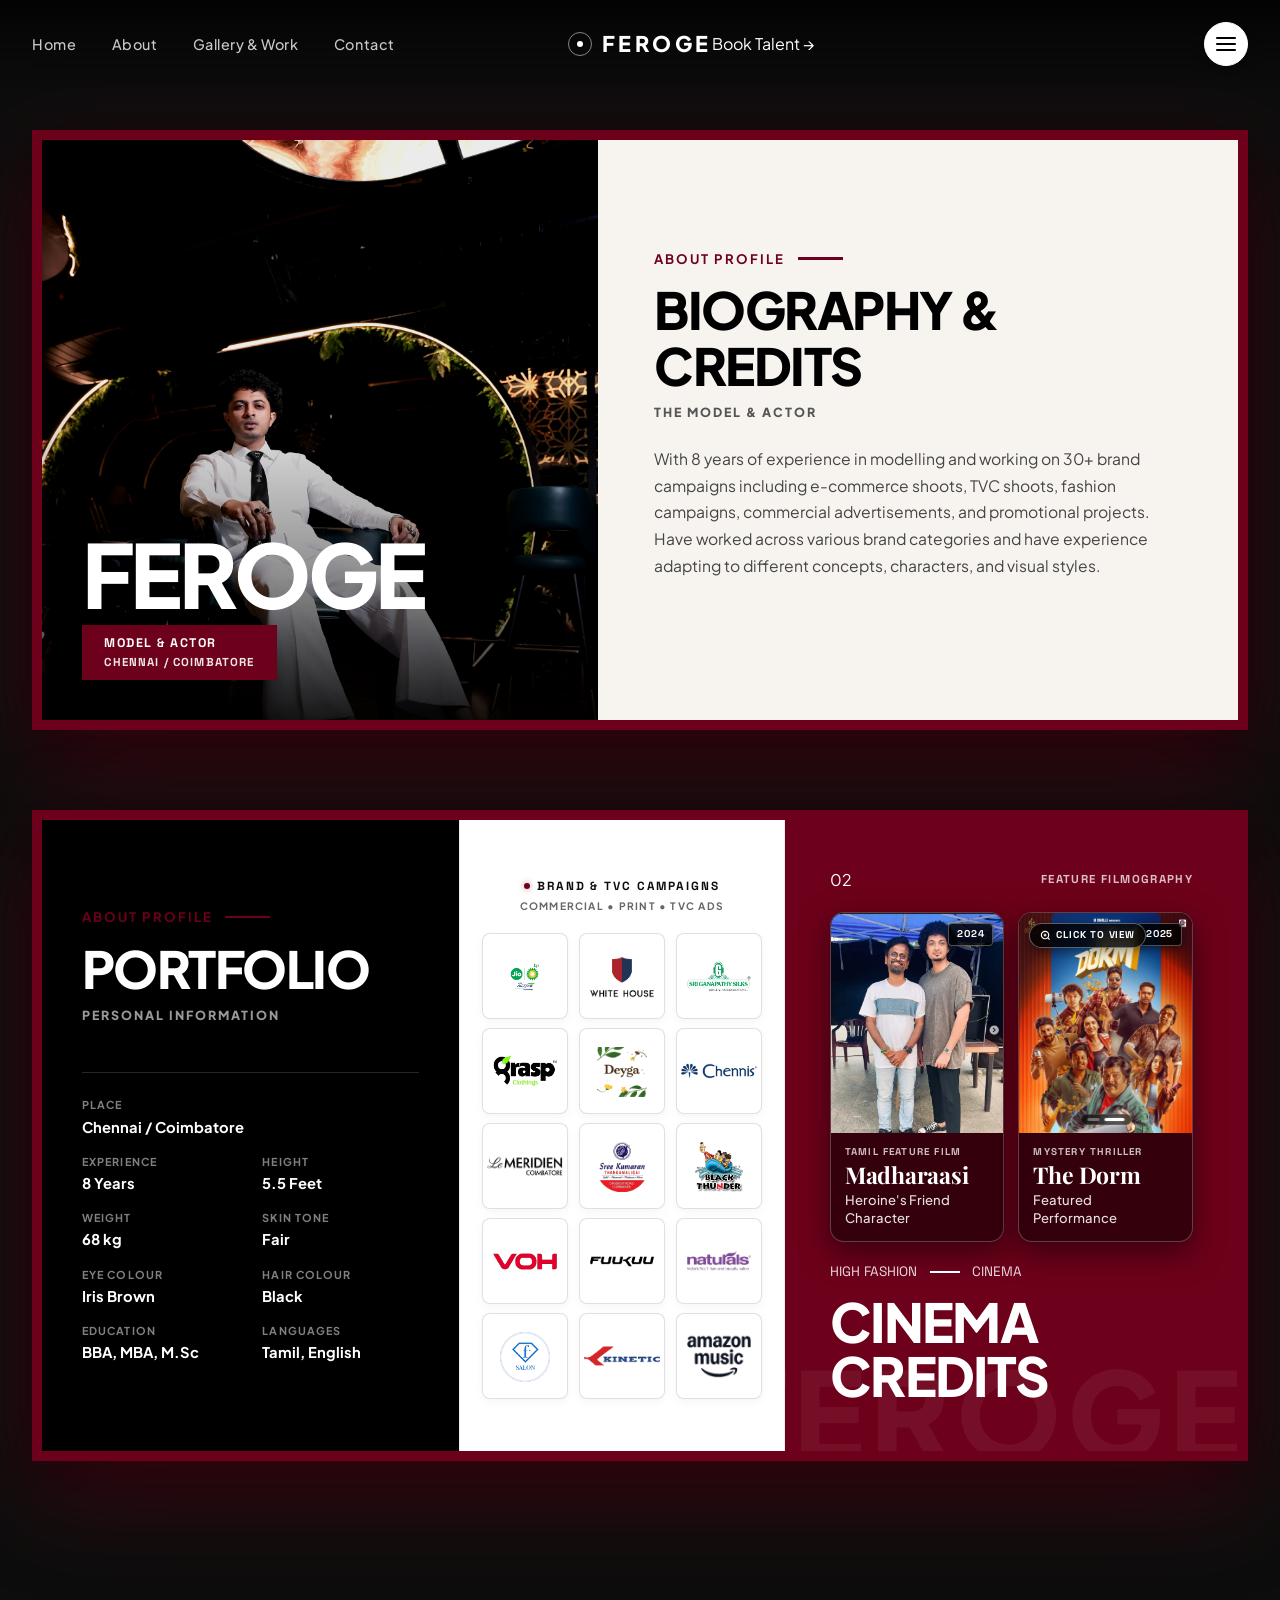
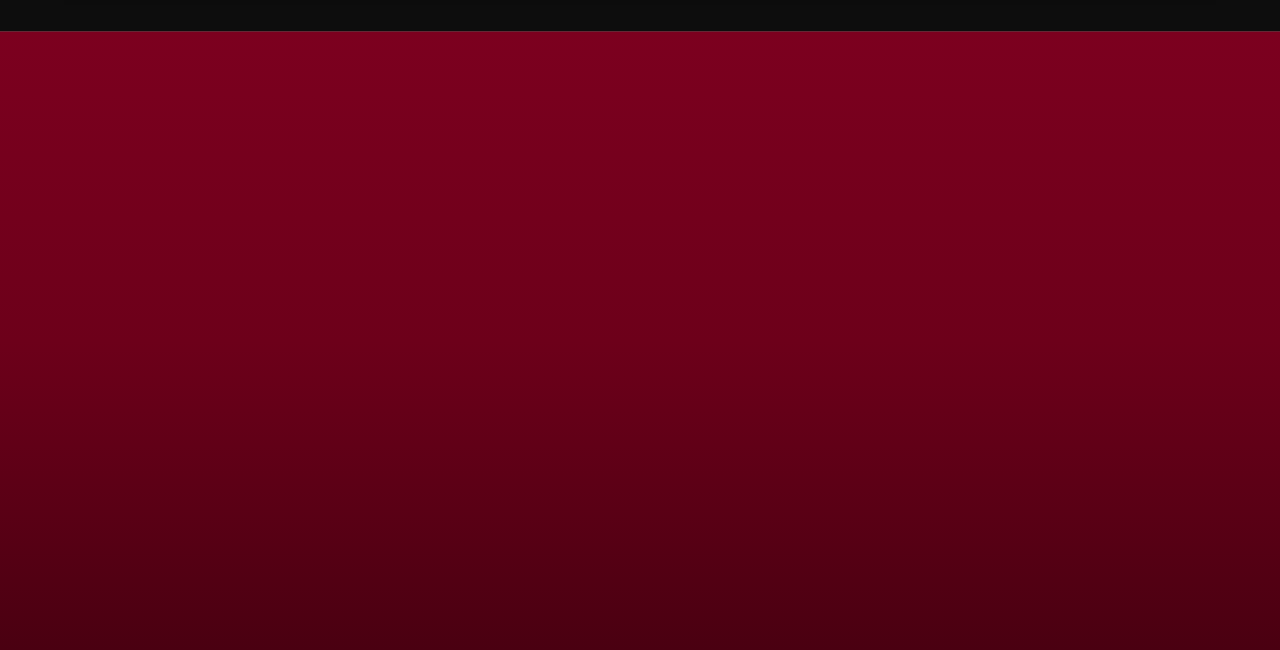
==== commit 52dd0599: "Fix logo UI/UX issues: extract 100% transparent vector marks, eliminate background patches, and bala" ====
--- a/about.html
+++ b/about.html
@@ -244,41 +244,41 @@
               <div class="mid-logo-card" data-src="images/logo3.webp" title="Sri Ganapathy Silks">
                 <img src="images/logo3.webp" alt="Sri Ganapathy Silks" class="mid-logo-img" loading="lazy">
               </div>
-              <div class="mid-logo-card" data-src="images/logo4.webp" title="Grasp">
-                <img src="images/logo4.webp" alt="Grasp Clothing" class="mid-logo-img" loading="lazy">
-              </div>
-              <div class="mid-logo-card" data-src="images/logo6.webp" title="Deyga Organics">
-                <img src="images/logo6.webp" alt="Deyga Organics" class="mid-logo-img" loading="lazy">
-              </div>
-              <div class="mid-logo-card" data-src="images/logo7.webp" title="Chennis">
-                <img src="images/logo7.webp" alt="Chennis Brand" class="mid-logo-img" loading="lazy">
-              </div>
-              <div class="mid-logo-card" data-src="images/logo8.webp" title="Le Meridien">
-                <img src="images/logo8.webp" alt="Le Meridien" class="mid-logo-img" loading="lazy">
-              </div>
-              <div class="mid-logo-card" data-src="images/logo9.webp" title="Sree Kumaran Thangamaligai">
-                <img src="images/logo9.webp" alt="Sree Kumaran Thangamaligai" class="mid-logo-img" loading="lazy">
-              </div>
-              <div class="mid-logo-card" data-src="images/logo10.webp" title="Black Thunder">
-                <img src="images/logo10.webp" alt="Black Thunder" class="mid-logo-img" loading="lazy">
-              </div>
-              <div class="mid-logo-card" data-src="images/logo11.webp" title="VOH">
-                <img src="images/logo11.webp" alt="VOH" class="mid-logo-img" loading="lazy">
-              </div>
-              <div class="mid-logo-card" data-src="images/logo12.webp" title="FUUKUU">
-                <img src="images/logo12.webp" alt="FUUKUU" class="mid-logo-img" loading="lazy">
-              </div>
-              <div class="mid-logo-card" data-src="images/logo13.webp" title="Kinetic">
-                <img src="images/logo13.webp" alt="Kinetic" class="mid-logo-img" loading="lazy">
-              </div>
-              <div class="mid-logo-card" data-src="images/tvc_logo_1.webp" title="Amazon Music">
-                <img src="images/tvc_logo_1.webp" alt="Amazon Music TVC" class="mid-logo-img" loading="lazy">
-              </div>
-              <div class="mid-logo-card" data-src="images/tvc_logo_2.webp" title="Naturals">
-                <img src="images/tvc_logo_2.webp" alt="Naturals Hair &amp; Beauty" class="mid-logo-img" loading="lazy">
-              </div>
-              <div class="mid-logo-card" data-src="images/logo14.webp" title="F Salon">
-                <img src="images/logo14.webp" alt="F Salon" class="mid-logo-img" loading="lazy">
+              <div class="mid-logo-card" data-src="images/logo6.webp" title="Grasp Clothings">
+                <img src="images/logo6.webp" alt="Grasp Clothings" class="mid-logo-img" loading="lazy">
+              </div>
+              <div class="mid-logo-card" data-src="images/logo7.webp" title="Deyga Organics">
+                <img src="images/logo7.webp" alt="Deyga Organics" class="mid-logo-img" loading="lazy">
+              </div>
+              <div class="mid-logo-card" data-src="images/logo8.webp" title="Chennis">
+                <img src="images/logo8.webp" alt="Chennis Brand" class="mid-logo-img" loading="lazy">
+              </div>
+              <div class="mid-logo-card" data-src="images/logo9.webp" title="Le Méridien">
+                <img src="images/logo9.webp" alt="Le Méridien" class="mid-logo-img" loading="lazy">
+              </div>
+              <div class="mid-logo-card" data-src="images/logo10.webp" title="Sree Kumaran Thangamaligai">
+                <img src="images/logo10.webp" alt="Sree Kumaran Thangamaligai" class="mid-logo-img" loading="lazy">
+              </div>
+              <div class="mid-logo-card" data-src="images/logo11.webp" title="Black Thunder">
+                <img src="images/logo11.webp" alt="Black Thunder" class="mid-logo-img" loading="lazy">
+              </div>
+              <div class="mid-logo-card" data-src="images/logo12.webp" title="VOH">
+                <img src="images/logo12.webp" alt="VOH" class="mid-logo-img" loading="lazy">
+              </div>
+              <div class="mid-logo-card" data-src="images/logo13.webp" title="FUUKUU">
+                <img src="images/logo13.webp" alt="FUUKUU" class="mid-logo-img" loading="lazy">
+              </div>
+              <div class="mid-logo-card" data-src="images/logo14.webp" title="Naturals">
+                <img src="images/logo14.webp" alt="Naturals Hair &amp; Beauty" class="mid-logo-img" loading="lazy">
+              </div>
+              <div class="mid-logo-card" data-src="images/logo15.webp" title="F Salon">
+                <img src="images/logo15.webp" alt="F Salon" class="mid-logo-img" loading="lazy">
+              </div>
+              <div class="mid-logo-card" data-src="images/tvc_logo_1.webp" title="Kinetic">
+                <img src="images/tvc_logo_1.webp" alt="Kinetic" class="mid-logo-img" loading="lazy">
+              </div>
+              <div class="mid-logo-card" data-src="images/tvc_logo_2.webp" title="Amazon Music">
+                <img src="images/tvc_logo_2.webp" alt="Amazon Music TVC" class="mid-logo-img" loading="lazy">
               </div>
             </div>
           </div>
--- a/style.css
+++ b/style.css
@@ -3655,51 +3655,54 @@
 
 /* Optical Balances for wide horizontal wordmarks to fill the square box prominently */
 .mid-logo-card[data-src*="logo8"] .mid-logo-img,
-.mid-logo-card[data-src*="logo13"] .mid-logo-img {
-  max-width: 96%;
-  max-height: 90%;
-  transform: scale(1.22);
-}
-
 .mid-logo-card[data-src*="logo9"] .mid-logo-img,
 .mid-logo-card[data-src*="logo12"] .mid-logo-img,
-.mid-logo-card[data-src*="logo14"] .mid-logo-img {
+.mid-logo-card[data-src*="logo13"] .mid-logo-img,
+.mid-logo-card[data-src*="logo14"] .mid-logo-img,
+.mid-logo-card[data-src*="tvc_logo_1"] .mid-logo-img {
   max-width: 94%;
   max-height: 88%;
-  transform: scale(1.15);
-}
-
+  transform: scale(1.18);
+}
+
+.mid-logo-card[data-src*="logo1"] .mid-logo-img,
+.mid-logo-card[data-src*="logo2"] .mid-logo-img,
 .mid-logo-card[data-src*="logo3"] .mid-logo-img,
-.mid-logo-card[data-src*="logo4"] .mid-logo-img,
 .mid-logo-card[data-src*="logo6"] .mid-logo-img,
-.mid-logo-card[data-src*="logo2"] .mid-logo-img {
-  max-width: 92%;
-  max-height: 85%;
-  transform: scale(1.08);
-}
-
-/* Optical Balances for solid square badge logos so they don't overpower */
+.mid-logo-card[data-src*="tvc_logo_2"] .mid-logo-img {
+  max-width: 88%;
+  max-height: 84%;
+  transform: scale(1.06);
+}
+
+/* Optical Balances for square and round badges so visual area matches wordmarks */
 .mid-logo-card[data-src*="logo7"] .mid-logo-img,
+.mid-logo-card[data-src*="logo10"] .mid-logo-img,
 .mid-logo-card[data-src*="logo11"] .mid-logo-img,
-.mid-logo-card[data-src*="tvc_logo_1"] .mid-logo-img {
-  max-width: 62%;
-  max-height: 62%;
-  border-radius: 4px;
+.mid-logo-card[data-src*="logo15"] .mid-logo-img {
+  max-width: 76%;
+  max-height: 76%;
+  transform: scale(0.96);
 }
 
 .mid-logo-card:hover .mid-logo-img {
-  transform: scale(1.08);
+  transform: scale(1.12);
 }
 
 .mid-logo-card[data-src*="logo8"]:hover .mid-logo-img,
-.mid-logo-card[data-src*="logo13"]:hover .mid-logo-img {
-  transform: scale(1.28);
-}
-
 .mid-logo-card[data-src*="logo9"]:hover .mid-logo-img,
 .mid-logo-card[data-src*="logo12"]:hover .mid-logo-img,
-.mid-logo-card[data-src*="logo14"]:hover .mid-logo-img {
-  transform: scale(1.22);
+.mid-logo-card[data-src*="logo13"]:hover .mid-logo-img,
+.mid-logo-card[data-src*="logo14"]:hover .mid-logo-img,
+.mid-logo-card[data-src*="tvc_logo_1"]:hover .mid-logo-img {
+  transform: scale(1.26);
+}
+
+.mid-logo-card[data-src*="logo7"]:hover .mid-logo-img,
+.mid-logo-card[data-src*="logo10"]:hover .mid-logo-img,
+.mid-logo-card[data-src*="logo11"]:hover .mid-logo-img,
+.mid-logo-card[data-src*="logo15"]:hover .mid-logo-img {
+  transform: scale(1.04);
 }
 
 @media (max-width: 950px) {
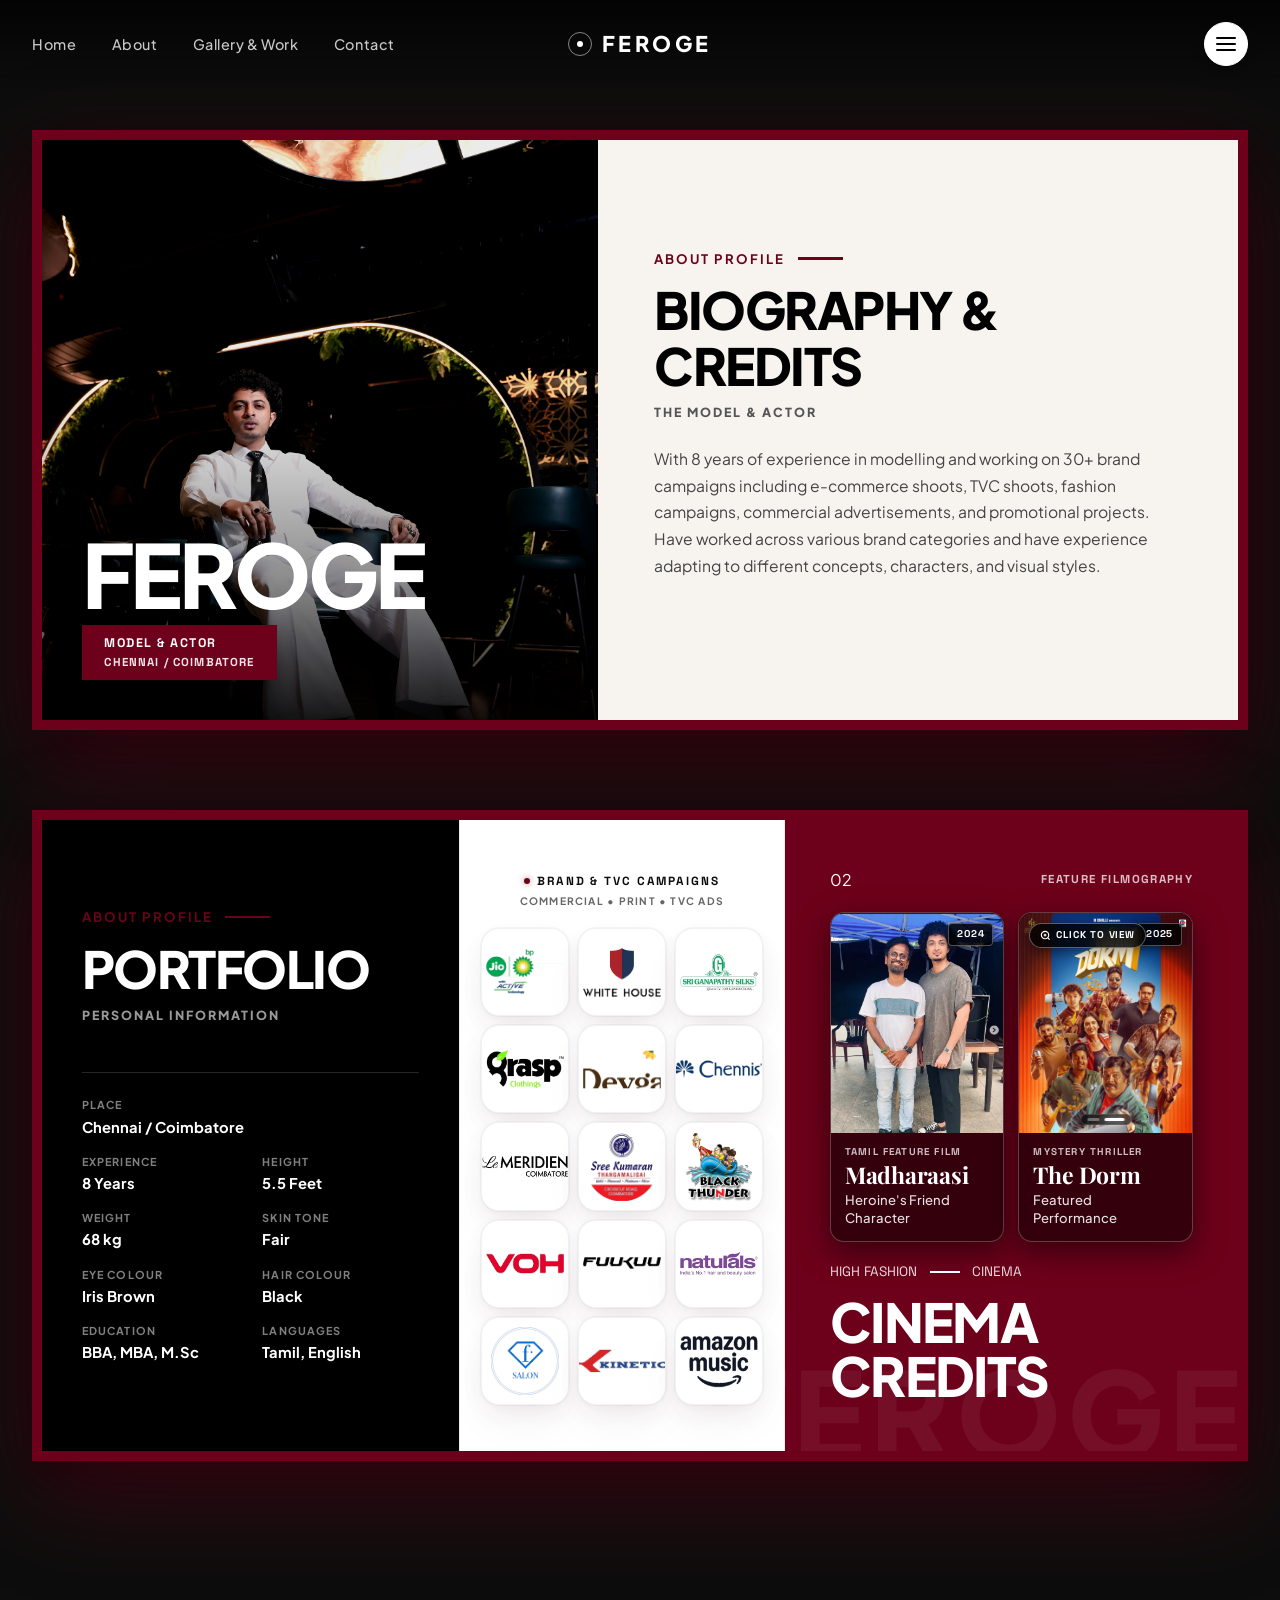
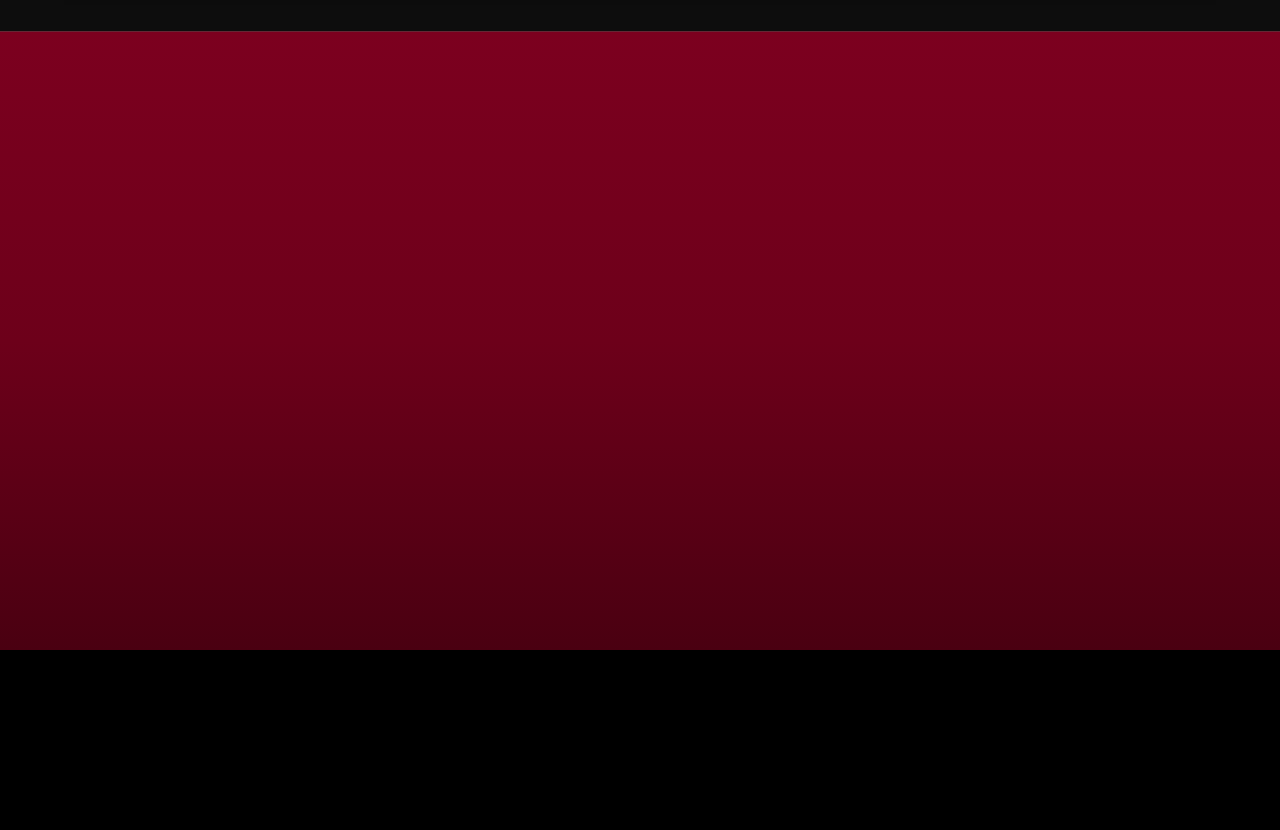
==== commit 5fd86f6a: "Remove Book Talent header CTA across pages and maximize logo visibility with tight cropping and enha" ====
--- a/about.html
+++ b/about.html
@@ -64,7 +64,6 @@
       </a>
 
       <div class="nav-right">
-        <a href="contact.html" class="nav-cta-btn">Book Talent &rarr;</a>
         <button class="hamburger-btn" id="menu-toggle-btn" aria-label="Toggle Navigation Menu">
           <span class="hamburger-box">
             <span class="hamburger-dash"></span>
--- a/style.css
+++ b/style.css
@@ -3609,22 +3609,26 @@
   width: 100%;
 }
 
-/* Minimal Luxury Square Logo Card with 100% Solid White Background */
+/* Minimal Luxury Squircle Logo Card with Modern Diffused Ambient Shadow */
 .mid-logo-card {
   background: #ffffff;
-  border: 1px solid rgba(0, 0, 0, 0.12);
-  border-radius: 8px;
+  border: 1px solid rgba(0, 0, 0, 0.05);
+  border-radius: 18px;
   aspect-ratio: 1 / 1;
   width: 100%;
-  max-width: 86px;
+  max-width: 94px;
   height: auto;
-  min-height: 68px;
+  min-height: 74px;
   display: flex;
   align-items: center;
   justify-content: center;
-  padding: 8px;
-  box-shadow: 0 3px 10px rgba(0, 0, 0, 0.04);
-  transition: all 0.3s cubic-bezier(0.16, 1, 0.3, 1);
+  padding: 6px;
+  box-shadow: 
+    0 4px 6px -1px rgba(0, 0, 0, 0.02),
+    0 10px 24px -4px rgba(70, 50, 100, 0.08),
+    0 20px 48px -6px rgba(109, 0, 26, 0.05),
+    0 0 0 1px rgba(0, 0, 0, 0.03);
+  transition: all 0.35s cubic-bezier(0.16, 1, 0.3, 1);
   overflow: hidden;
   position: relative;
   cursor: pointer;
@@ -3636,15 +3640,19 @@
 
 .mid-logo-card:hover {
   background: #ffffff;
-  border-color: var(--color-burgundy, #6D001A);
-  transform: translateY(-3px) scale(1.06);
-  box-shadow: 0 8px 22px rgba(109, 0, 26, 0.16);
+  border-color: rgba(109, 0, 26, 0.22);
+  transform: translateY(-4px) scale(1.05);
+  box-shadow: 
+    0 8px 12px -2px rgba(0, 0, 0, 0.03),
+    0 16px 36px -4px rgba(70, 50, 100, 0.12),
+    0 28px 60px -8px rgba(109, 0, 26, 0.15),
+    0 0 0 1px rgba(109, 0, 26, 0.15);
   z-index: 5;
 }
 
 .mid-logo-img {
-  max-height: 80%;
-  max-width: 88%;
+  max-height: 88%;
+  max-width: 92%;
   width: auto;
   height: auto;
   object-fit: contain;
@@ -3660,33 +3668,33 @@
 .mid-logo-card[data-src*="logo13"] .mid-logo-img,
 .mid-logo-card[data-src*="logo14"] .mid-logo-img,
 .mid-logo-card[data-src*="tvc_logo_1"] .mid-logo-img {
-  max-width: 94%;
-  max-height: 88%;
-  transform: scale(1.18);
+  max-width: 96%;
+  max-height: 90%;
+  transform: scale(1.24);
 }
 
 .mid-logo-card[data-src*="logo1"] .mid-logo-img,
 .mid-logo-card[data-src*="logo2"] .mid-logo-img,
 .mid-logo-card[data-src*="logo3"] .mid-logo-img,
 .mid-logo-card[data-src*="logo6"] .mid-logo-img,
+.mid-logo-card[data-src*="logo7"] .mid-logo-img,
 .mid-logo-card[data-src*="tvc_logo_2"] .mid-logo-img {
-  max-width: 88%;
-  max-height: 84%;
-  transform: scale(1.06);
+  max-width: 92%;
+  max-height: 88%;
+  transform: scale(1.14);
 }
 
 /* Optical Balances for square and round badges so visual area matches wordmarks */
-.mid-logo-card[data-src*="logo7"] .mid-logo-img,
 .mid-logo-card[data-src*="logo10"] .mid-logo-img,
 .mid-logo-card[data-src*="logo11"] .mid-logo-img,
 .mid-logo-card[data-src*="logo15"] .mid-logo-img {
-  max-width: 76%;
-  max-height: 76%;
-  transform: scale(0.96);
+  max-width: 86%;
+  max-height: 86%;
+  transform: scale(1.06);
 }
 
 .mid-logo-card:hover .mid-logo-img {
-  transform: scale(1.12);
+  transform: scale(1.16);
 }
 
 .mid-logo-card[data-src*="logo8"]:hover .mid-logo-img,
@@ -3695,14 +3703,22 @@
 .mid-logo-card[data-src*="logo13"]:hover .mid-logo-img,
 .mid-logo-card[data-src*="logo14"]:hover .mid-logo-img,
 .mid-logo-card[data-src*="tvc_logo_1"]:hover .mid-logo-img {
-  transform: scale(1.26);
-}
-
+  transform: scale(1.30);
+}
+
+.mid-logo-card[data-src*="logo1"]:hover .mid-logo-img,
+.mid-logo-card[data-src*="logo2"]:hover .mid-logo-img,
+.mid-logo-card[data-src*="logo3"]:hover .mid-logo-img,
+.mid-logo-card[data-src*="logo6"]:hover .mid-logo-img,
 .mid-logo-card[data-src*="logo7"]:hover .mid-logo-img,
+.mid-logo-card[data-src*="tvc_logo_2"]:hover .mid-logo-img {
+  transform: scale(1.20);
+}
+
 .mid-logo-card[data-src*="logo10"]:hover .mid-logo-img,
 .mid-logo-card[data-src*="logo11"]:hover .mid-logo-img,
 .mid-logo-card[data-src*="logo15"]:hover .mid-logo-img {
-  transform: scale(1.04);
+  transform: scale(1.12);
 }
 
 @media (max-width: 950px) {
@@ -3726,7 +3742,7 @@
   }
   .mid-logo-card {
     padding: 6px;
-    border-radius: 6px;
+    border-radius: 12px;
   }
 }
 
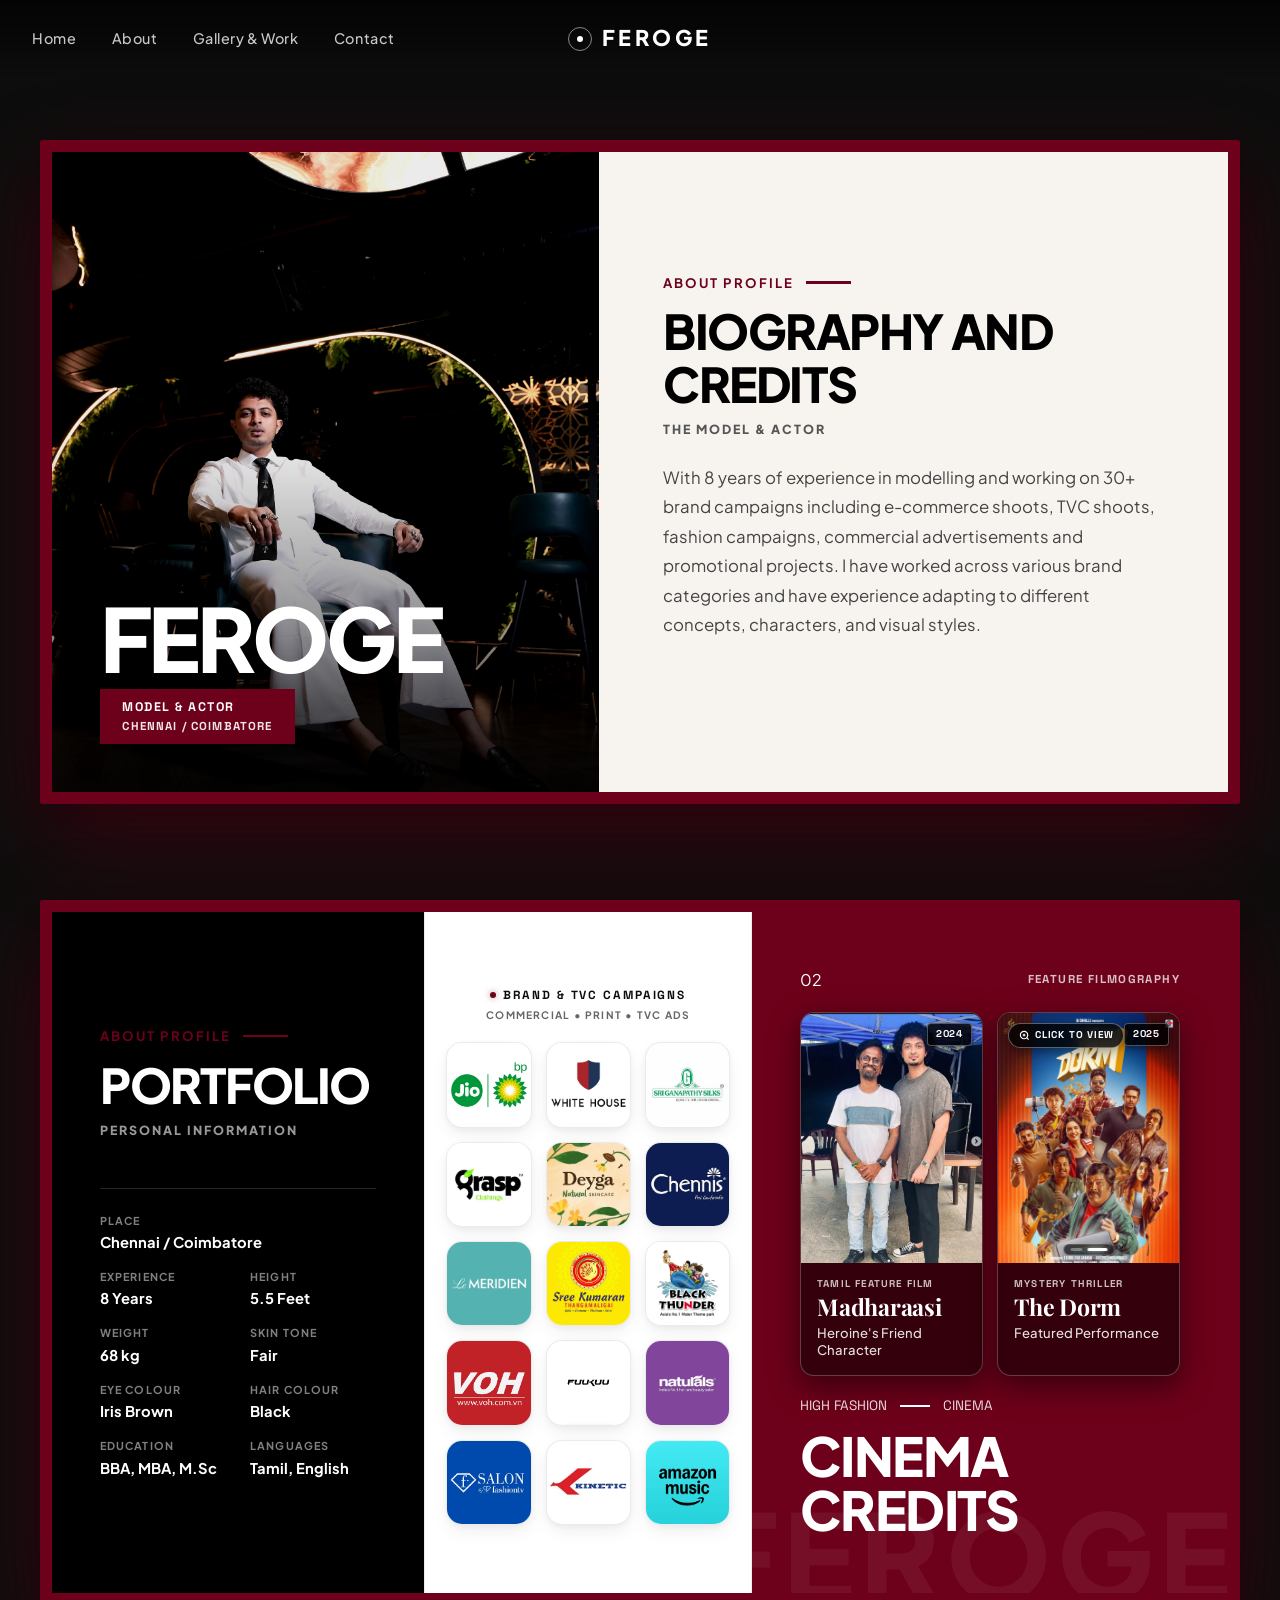
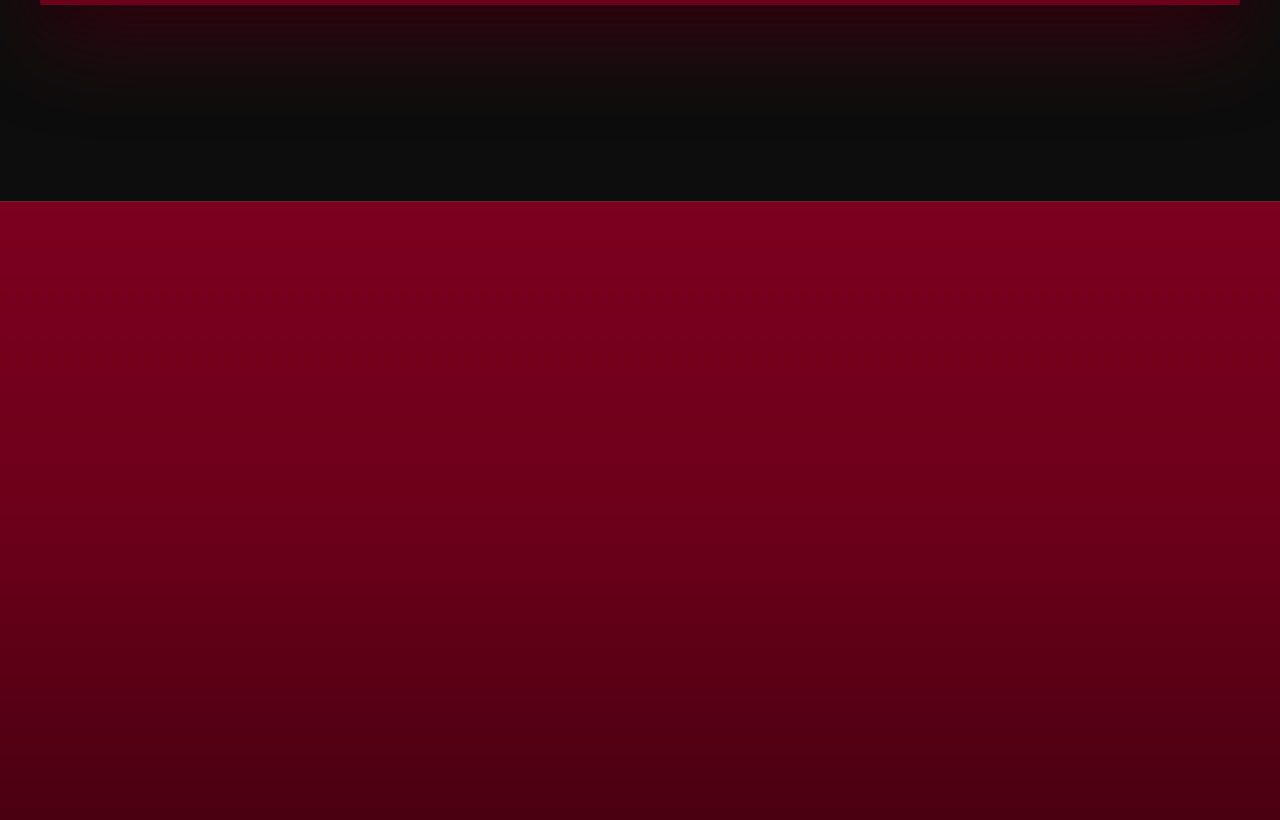
==== commit d5ad7d92: "Update logo section with proper image scaling and spacing, and add new brand logos" ====
--- a/about.html
+++ b/about.html
@@ -156,11 +156,11 @@
               <span>About Profile</span>
               <span class="sub-tag-line"></span>
             </div>
-            <h2 class="slide-main-heading">BIOGRAPHY &amp; CREDITS</h2>
+            <h2 class="slide-main-heading">Biography and Credits</h2>
             <h4 class="slide-sub-heading">THE MODEL &amp; ACTOR</h4>
             
             <p class="slide-bio-text">
-              With 8 years of experience in modelling and working on 30+ brand campaigns including e-commerce shoots, TVC shoots, fashion campaigns, commercial advertisements, and promotional projects. Have worked across various brand categories and have experience adapting to different concepts, characters, and visual styles.
+              With 8 years of experience in modelling and working on 30+ brand campaigns including e-commerce shoots, TVC shoots, fashion campaigns, commercial advertisements and promotional projects. I have worked across various brand categories and have experience adapting to different concepts, characters, and visual styles.
             </p>
           </div>
 
@@ -234,50 +234,50 @@
             </div>
 
             <div class="mid-logos-square-grid">
-              <div class="mid-logo-card" data-src="images/logo1.webp" title="Jio-bp">
-                <img src="images/logo1.webp" alt="Jio-bp Campaign" class="mid-logo-img" loading="lazy">
-              </div>
-              <div class="mid-logo-card" data-src="images/logo2.webp" title="White House">
-                <img src="images/logo2.webp" alt="White House Campaign" class="mid-logo-img" loading="lazy">
-              </div>
-              <div class="mid-logo-card" data-src="images/logo3.webp" title="Sri Ganapathy Silks">
-                <img src="images/logo3.webp" alt="Sri Ganapathy Silks" class="mid-logo-img" loading="lazy">
-              </div>
-              <div class="mid-logo-card" data-src="images/logo6.webp" title="Grasp Clothings">
-                <img src="images/logo6.webp" alt="Grasp Clothings" class="mid-logo-img" loading="lazy">
-              </div>
-              <div class="mid-logo-card" data-src="images/logo7.webp" title="Deyga Organics">
-                <img src="images/logo7.webp" alt="Deyga Organics" class="mid-logo-img" loading="lazy">
-              </div>
-              <div class="mid-logo-card" data-src="images/logo8.webp" title="Chennis">
-                <img src="images/logo8.webp" alt="Chennis Brand" class="mid-logo-img" loading="lazy">
-              </div>
-              <div class="mid-logo-card" data-src="images/logo9.webp" title="Le Méridien">
-                <img src="images/logo9.webp" alt="Le Méridien" class="mid-logo-img" loading="lazy">
-              </div>
-              <div class="mid-logo-card" data-src="images/logo10.webp" title="Sree Kumaran Thangamaligai">
-                <img src="images/logo10.webp" alt="Sree Kumaran Thangamaligai" class="mid-logo-img" loading="lazy">
-              </div>
-              <div class="mid-logo-card" data-src="images/logo11.webp" title="Black Thunder">
-                <img src="images/logo11.webp" alt="Black Thunder" class="mid-logo-img" loading="lazy">
-              </div>
-              <div class="mid-logo-card" data-src="images/logo12.webp" title="VOH">
-                <img src="images/logo12.webp" alt="VOH" class="mid-logo-img" loading="lazy">
-              </div>
-              <div class="mid-logo-card" data-src="images/logo13.webp" title="FUUKUU">
-                <img src="images/logo13.webp" alt="FUUKUU" class="mid-logo-img" loading="lazy">
-              </div>
-              <div class="mid-logo-card" data-src="images/logo14.webp" title="Naturals">
-                <img src="images/logo14.webp" alt="Naturals Hair &amp; Beauty" class="mid-logo-img" loading="lazy">
-              </div>
-              <div class="mid-logo-card" data-src="images/logo15.webp" title="F Salon">
-                <img src="images/logo15.webp" alt="F Salon" class="mid-logo-img" loading="lazy">
-              </div>
-              <div class="mid-logo-card" data-src="images/tvc_logo_1.webp" title="Kinetic">
-                <img src="images/tvc_logo_1.webp" alt="Kinetic" class="mid-logo-img" loading="lazy">
-              </div>
-              <div class="mid-logo-card" data-src="images/tvc_logo_2.webp" title="Amazon Music">
-                <img src="images/tvc_logo_2.webp" alt="Amazon Music TVC" class="mid-logo-img" loading="lazy">
+              <div class="mid-logo-card" data-src="images/logos/jio-bp.jpg" title="Jio-bp">
+                <img src="images/logos/jio-bp.jpg" alt="Jio-bp Campaign" class="mid-logo-img" loading="lazy">
+              </div>
+              <div class="mid-logo-card" data-src="images/logos/white house.png" title="White House">
+                <img src="images/logos/white house.png" alt="White House Campaign" class="mid-logo-img" loading="lazy">
+              </div>
+              <div class="mid-logo-card" data-src="images/logos/sri-ganapathy silks.jpg" title="Sri Ganapathy Silks">
+                <img src="images/logos/sri-ganapathy silks.jpg" alt="Sri Ganapathy Silks" class="mid-logo-img" loading="lazy">
+              </div>
+              <div class="mid-logo-card" data-src="images/logos/grasp.jpg" title="Grasp Clothings">
+                <img src="images/logos/grasp.jpg" alt="Grasp Clothings" class="mid-logo-img" loading="lazy">
+              </div>
+              <div class="mid-logo-card" data-src="images/logos/deyga" title="Deyga Organics">
+                <img src="images/logos/deyga" alt="Deyga Organics" class="mid-logo-img" loading="lazy">
+              </div>
+              <div class="mid-logo-card" data-src="images/logos/chennis.jpg" title="Chennis">
+                <img src="images/logos/chennis.jpg" alt="Chennis Brand" class="mid-logo-img" loading="lazy">
+              </div>
+              <div class="mid-logo-card" data-src="images/logos/meridian logo.png" title="Le Méridien">
+                <img src="images/logos/meridian logo.png" alt="Le Méridien" class="mid-logo-img" loading="lazy">
+              </div>
+              <div class="mid-logo-card" data-src="images/logos/sree kumaran.jpg" title="Sree Kumaran Thangamaligai">
+                <img src="images/logos/sree kumaran.jpg" alt="Sree Kumaran Thangamaligai" class="mid-logo-img" loading="lazy">
+              </div>
+              <div class="mid-logo-card" data-src="images/logos/blackthunder.png" title="Black Thunder">
+                <img src="images/logos/blackthunder.png" alt="Black Thunder" class="mid-logo-img" loading="lazy">
+              </div>
+              <div class="mid-logo-card" data-src="images/logos/voh.jpg" title="VOH">
+                <img src="images/logos/voh.jpg" alt="VOH" class="mid-logo-img" loading="lazy">
+              </div>
+              <div class="mid-logo-card" data-src="images/logos/flukuu.png" title="FUUKUU">
+                <img src="images/logos/flukuu.png" alt="FUUKUU" class="mid-logo-img" loading="lazy">
+              </div>
+              <div class="mid-logo-card" data-src="images/logos/naturals.jpg" title="Naturals">
+                <img src="images/logos/naturals.jpg" alt="Naturals Hair &amp; Beauty" class="mid-logo-img" loading="lazy">
+              </div>
+              <div class="mid-logo-card" data-src="images/logos/salon.png" title="F Salon">
+                <img src="images/logos/salon.png" alt="F Salon" class="mid-logo-img" loading="lazy">
+              </div>
+              <div class="mid-logo-card" data-src="images/logos/kinetic.jpg" title="Kinetic">
+                <img src="images/logos/kinetic.jpg" alt="Kinetic" class="mid-logo-img" loading="lazy">
+              </div>
+              <div class="mid-logo-card" data-src="images/logos/amazon music.jpg" title="Amazon Music">
+                <img src="images/logos/amazon music.jpg" alt="Amazon Music TVC" class="mid-logo-img" loading="lazy">
               </div>
             </div>
           </div>
@@ -449,9 +449,6 @@
         <div class="lb-slide-container" id="lb-slide-container">
           <img src="" alt="Feroge Model Portfolio" id="lightbox-img" class="lb-main-img">
         </div>
-        <div class="lb-caption">
-          <h3 class="lb-photo-title" id="lb-title">Editorial Portrait</h3>
-        </div>
       </div>
 
       <button class="lb-arrow lb-next-btn" id="lb-next" aria-label="Next Photo">
--- a/style.css
+++ b/style.css
@@ -1126,8 +1126,8 @@
   object-fit: cover;
   border-radius: 0 !important;
   display: block;
-  user-drag: none;
   -webkit-user-drag: none;
+  user-select: none;
   pointer-events: none;
   transition: transform 0.6s cubic-bezier(0.16, 1, 0.3, 1);
 }
@@ -1706,22 +1706,11 @@
 }
 
 .lb-caption {
-  display: flex;
-  flex-direction: column;
-  align-items: center;
-  gap: 0.25rem;
-  margin-top: 0.85rem;
-  text-align: center;
+  display: none !important;
 }
 
 .lb-photo-title {
-  font-family: var(--font-serif);
-  font-size: 1.1rem;
-  font-style: italic;
-  font-weight: 600;
-  color: #ffffff;
-  margin: 0;
-  letter-spacing: 0.02em;
+  display: none !important;
 }
 
 .lb-arrow {
@@ -3603,35 +3592,32 @@
 .mid-logos-square-grid {
   display: grid;
   grid-template-columns: repeat(3, 1fr);
-  gap: 9px;
+  gap: 14px;
   justify-items: center;
   align-items: center;
   width: 100%;
 }
 
-/* Minimal Luxury Squircle Logo Card with Modern Diffused Ambient Shadow */
+/* Minimal Luxury Logo Tiles — The logo itself is the rounded box (Edge-to-Edge) */
 .mid-logo-card {
   background: #ffffff;
-  border: 1px solid rgba(0, 0, 0, 0.05);
-  border-radius: 18px;
+  border: 1px solid rgba(0, 0, 0, 0.08);
+  border-radius: 16px;
   aspect-ratio: 1 / 1;
   width: 100%;
-  max-width: 94px;
-  height: auto;
-  min-height: 74px;
+  max-width: 135px;
   display: flex;
   align-items: center;
   justify-content: center;
-  padding: 6px;
+  padding: 0;
   box-shadow: 
-    0 4px 6px -1px rgba(0, 0, 0, 0.02),
-    0 10px 24px -4px rgba(70, 50, 100, 0.08),
-    0 20px 48px -6px rgba(109, 0, 26, 0.05),
-    0 0 0 1px rgba(0, 0, 0, 0.03);
+    0 2px 6px rgba(0, 0, 0, 0.04),
+    0 8px 20px -4px rgba(0, 0, 0, 0.08);
   transition: all 0.35s cubic-bezier(0.16, 1, 0.3, 1);
   overflow: hidden;
   position: relative;
   cursor: pointer;
+  box-sizing: border-box;
 }
 
 .mid-logo-card .click-to-view-hint {
@@ -3639,86 +3625,29 @@
 }
 
 .mid-logo-card:hover {
-  background: #ffffff;
-  border-color: rgba(109, 0, 26, 0.22);
-  transform: translateY(-4px) scale(1.05);
+  border-color: rgba(109, 0, 26, 0.3);
+  transform: translateY(-4px) scale(1.04);
   box-shadow: 
-    0 8px 12px -2px rgba(0, 0, 0, 0.03),
-    0 16px 36px -4px rgba(70, 50, 100, 0.12),
-    0 28px 60px -8px rgba(109, 0, 26, 0.15),
-    0 0 0 1px rgba(109, 0, 26, 0.15);
+    0 8px 24px -4px rgba(0, 0, 0, 0.16),
+    0 0 0 1px rgba(109, 0, 26, 0.2);
   z-index: 5;
 }
 
 .mid-logo-img {
-  max-height: 88%;
-  max-width: 92%;
-  width: auto;
-  height: auto;
+  width: 100%;
+  height: 100%;
+  max-width: 100%;
+  max-height: 100%;
   object-fit: contain;
+  object-position: center;
+  display: block;
   opacity: 1 !important;
   filter: none !important;
-  transition: transform 0.3s ease;
-}
-
-/* Optical Balances for wide horizontal wordmarks to fill the square box prominently */
-.mid-logo-card[data-src*="logo8"] .mid-logo-img,
-.mid-logo-card[data-src*="logo9"] .mid-logo-img,
-.mid-logo-card[data-src*="logo12"] .mid-logo-img,
-.mid-logo-card[data-src*="logo13"] .mid-logo-img,
-.mid-logo-card[data-src*="logo14"] .mid-logo-img,
-.mid-logo-card[data-src*="tvc_logo_1"] .mid-logo-img {
-  max-width: 96%;
-  max-height: 90%;
-  transform: scale(1.24);
-}
-
-.mid-logo-card[data-src*="logo1"] .mid-logo-img,
-.mid-logo-card[data-src*="logo2"] .mid-logo-img,
-.mid-logo-card[data-src*="logo3"] .mid-logo-img,
-.mid-logo-card[data-src*="logo6"] .mid-logo-img,
-.mid-logo-card[data-src*="logo7"] .mid-logo-img,
-.mid-logo-card[data-src*="tvc_logo_2"] .mid-logo-img {
-  max-width: 92%;
-  max-height: 88%;
-  transform: scale(1.14);
-}
-
-/* Optical Balances for square and round badges so visual area matches wordmarks */
-.mid-logo-card[data-src*="logo10"] .mid-logo-img,
-.mid-logo-card[data-src*="logo11"] .mid-logo-img,
-.mid-logo-card[data-src*="logo15"] .mid-logo-img {
-  max-width: 86%;
-  max-height: 86%;
+  transition: transform 0.35s cubic-bezier(0.16, 1, 0.3, 1);
+}
+
+.mid-logo-card:hover .mid-logo-img {
   transform: scale(1.06);
-}
-
-.mid-logo-card:hover .mid-logo-img {
-  transform: scale(1.16);
-}
-
-.mid-logo-card[data-src*="logo8"]:hover .mid-logo-img,
-.mid-logo-card[data-src*="logo9"]:hover .mid-logo-img,
-.mid-logo-card[data-src*="logo12"]:hover .mid-logo-img,
-.mid-logo-card[data-src*="logo13"]:hover .mid-logo-img,
-.mid-logo-card[data-src*="logo14"]:hover .mid-logo-img,
-.mid-logo-card[data-src*="tvc_logo_1"]:hover .mid-logo-img {
-  transform: scale(1.30);
-}
-
-.mid-logo-card[data-src*="logo1"]:hover .mid-logo-img,
-.mid-logo-card[data-src*="logo2"]:hover .mid-logo-img,
-.mid-logo-card[data-src*="logo3"]:hover .mid-logo-img,
-.mid-logo-card[data-src*="logo6"]:hover .mid-logo-img,
-.mid-logo-card[data-src*="logo7"]:hover .mid-logo-img,
-.mid-logo-card[data-src*="tvc_logo_2"]:hover .mid-logo-img {
-  transform: scale(1.20);
-}
-
-.mid-logo-card[data-src*="logo10"]:hover .mid-logo-img,
-.mid-logo-card[data-src*="logo11"]:hover .mid-logo-img,
-.mid-logo-card[data-src*="logo15"]:hover .mid-logo-img {
-  transform: scale(1.12);
 }
 
 @media (max-width: 950px) {
@@ -3731,25 +3660,33 @@
   }
   .mid-logos-square-grid {
     grid-template-columns: repeat(5, 1fr);
-    gap: 10px;
+    gap: 12px;
+  }
+  .mid-logo-card {
+    max-width: 130px;
+    padding: 0;
   }
 }
 
 @media (max-width: 640px) {
   .mid-logos-square-grid {
-    grid-template-columns: repeat(5, 1fr);
-    gap: 8px;
+    grid-template-columns: repeat(4, 1fr);
+    gap: 10px;
   }
   .mid-logo-card {
-    padding: 6px;
-    border-radius: 12px;
+    padding: 0;
+    border-radius: 14px;
   }
 }
 
 @media (max-width: 480px) {
   .mid-logos-square-grid {
     grid-template-columns: repeat(3, 1fr);
-    gap: 8px;
+    gap: 10px;
+  }
+  .mid-logo-card {
+    padding: 0;
+    border-radius: 12px;
   }
   .slide2-mid-logos {
     padding: 1.6rem 0.9rem;
@@ -4105,15 +4042,16 @@
     padding: 1.5rem 0.8rem;
   }
   .mid-logo-card {
-    height: 70px;
-    width: 70px;
-    min-width: 70px;
-    min-height: 70px;
-    padding: 8px;
+    aspect-ratio: 1 / 1;
+    width: 100%;
+    max-width: 90px;
+    padding: 0;
+    border-radius: 10px;
   }
   .mid-logo-img {
-    max-height: 75%;
-    max-width: 85%;
+    width: 100%;
+    height: 100%;
+    object-fit: contain;
   }
   .cinema-posters-grid {
     grid-template-columns: 1fr;
@@ -4628,7 +4566,7 @@
     width: 100%;
     box-sizing: border-box;
   }
-
+}
 
 /* ==========================================================================
    Category Filter Nav Bar & Dynamic Gallery Cards
@@ -5308,6 +5246,7 @@
   padding-left: 0.32em; /* optical alignment */
   background: linear-gradient(180deg, #ffffff 40%, rgba(255, 255, 255, 0.65) 100%);
   -webkit-background-clip: text;
+  background-clip: text;
   -webkit-text-fill-color: transparent;
 }
 
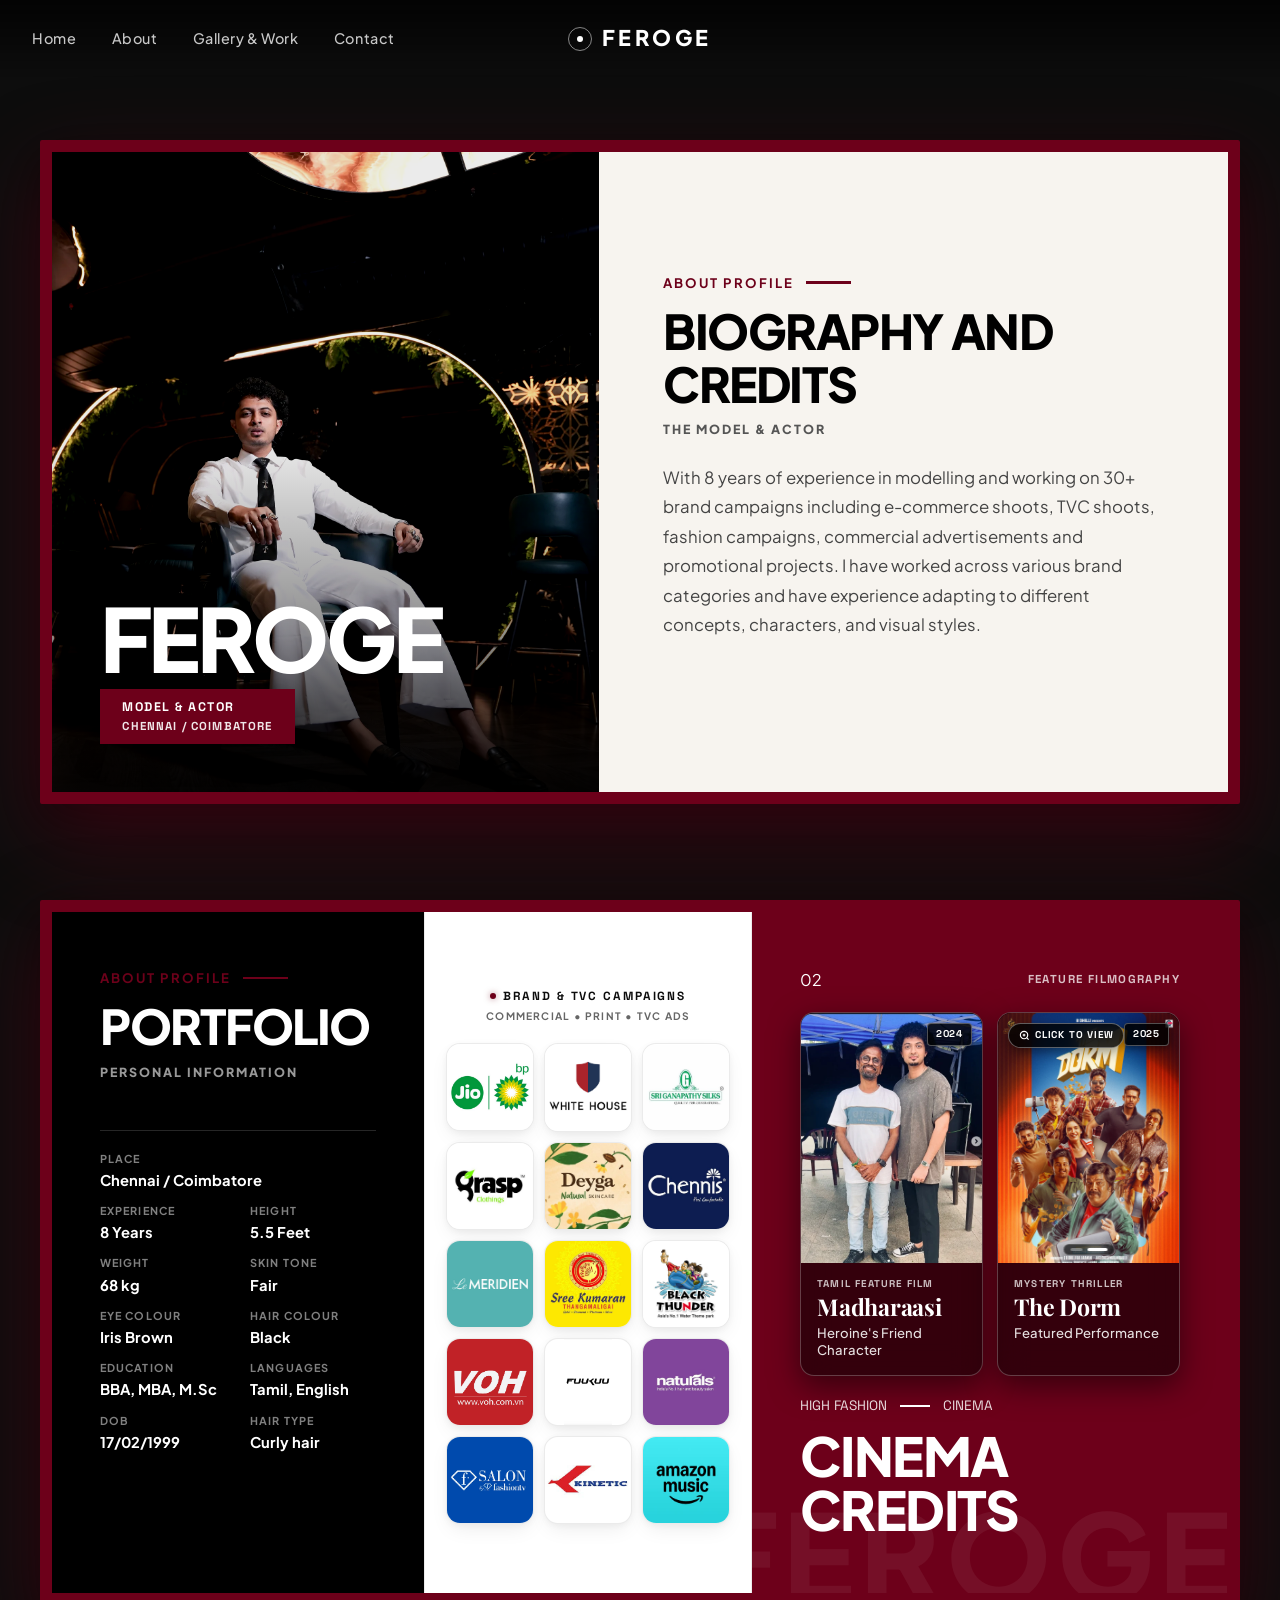
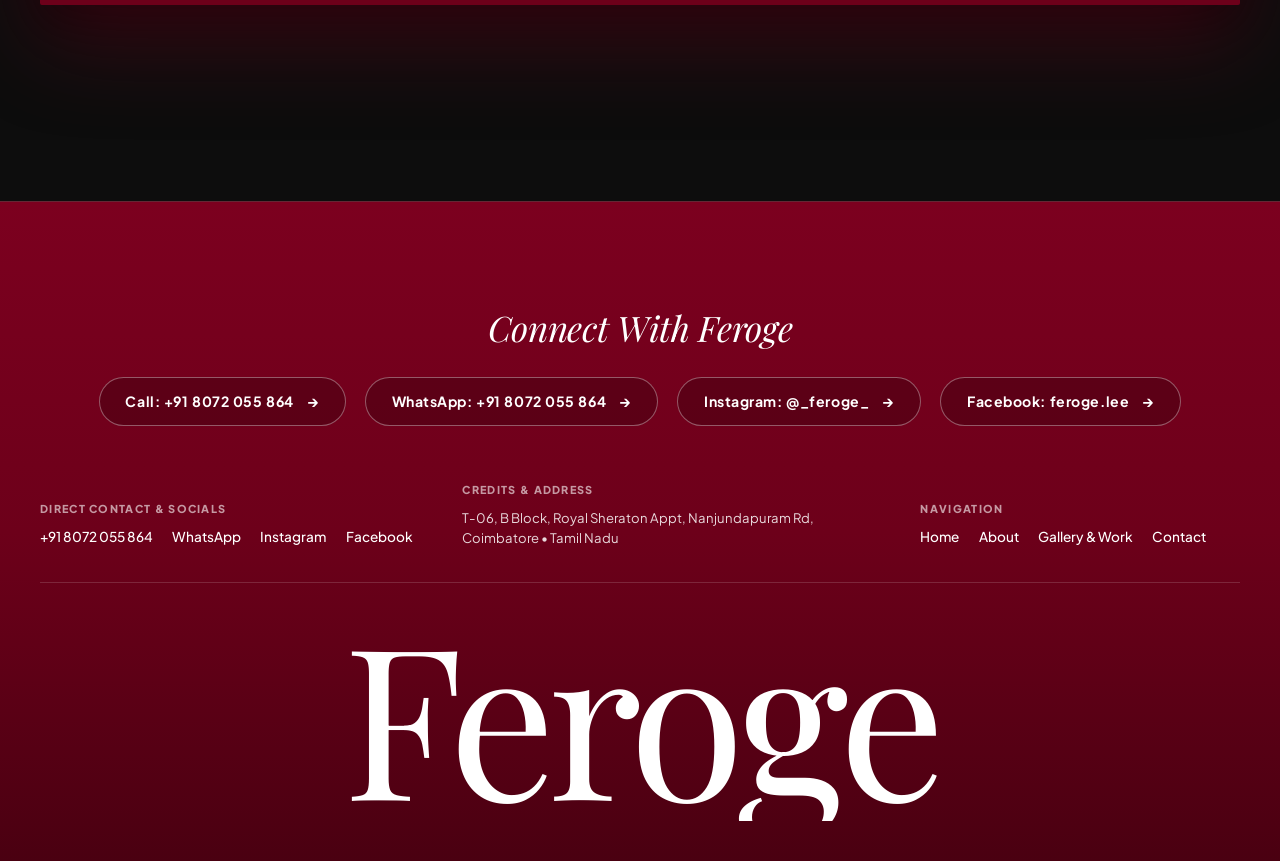
==== commit 49d40e83: "Fix desktop UI/UX: hero image positioning, logo grid sizing, specs panel, coverflow nav, footer text" ====
--- a/about.html
+++ b/about.html
@@ -219,6 +219,14 @@
               <div class="spec-item-mini">
                 <span class="spec-lbl-mini">LANGUAGES</span>
                 <span class="spec-val-mini">Tamil, English</span>
+              </div>
+              <div class="spec-item-mini">
+                <span class="spec-lbl-mini">DOB</span>
+                <span class="spec-val-mini">17/02/1999</span>
+              </div>
+              <div class="spec-item-mini">
+                <span class="spec-lbl-mini">HAIR TYPE</span>
+                <span class="spec-val-mini">Curly hair</span>
               </div>
             </div>
           </div>
--- a/style.css
+++ b/style.css
@@ -506,17 +506,17 @@
   will-change: transform;
 }
 
-/* Individual Slide Focal Framing */
-.hero-slide-img.slide-img-1 { object-position: center 20%; }
-.hero-slide-img.slide-img-2 { object-position: center 20%; }
-.hero-slide-img.slide-img-3 { object-position: center 20%; }
-.hero-slide-img.slide-img-4 { object-position: center 20%; }
+/* Individual Slide Focal Framing — center 40% shows face+body on desktop without top-crop */
+.hero-slide-img.slide-img-1 { object-position: center 35%; }
+.hero-slide-img.slide-img-2 { object-position: center 30%; }
+.hero-slide-img.slide-img-3 { object-position: center 30%; }
+.hero-slide-img.slide-img-4 { object-position: center 30%; }
 
 @media (min-width: 1200px) {
-  .hero-slide-img.slide-img-1 { object-position: center 20%; }
-  .hero-slide-img.slide-img-2 { object-position: center 20%; }
-  .hero-slide-img.slide-img-3 { object-position: center 20%; }
-  .hero-slide-img.slide-img-4 { object-position: center 20%; }
+  .hero-slide-img.slide-img-1 { object-position: center 35%; }
+  .hero-slide-img.slide-img-2 { object-position: center 30%; }
+  .hero-slide-img.slide-img-3 { object-position: center 30%; }
+  .hero-slide-img.slide-img-4 { object-position: center 30%; }
 }
 
 .hero-slide:nth-child(odd).active .hero-slide-img {
@@ -1013,12 +1013,12 @@
   box-shadow: 0 12px 30px rgba(184, 134, 11, 0.35);
 }
 
-.coverflow-prev { left: 20px; }
-.coverflow-next { right: 20px; }
+.coverflow-prev { left: 0px; }
+.coverflow-next { right: 0px; }
 
 @media (min-width: 1300px) {
-  .coverflow-prev { left: calc(50% - 580px); }
-  .coverflow-next { right: calc(50% - 580px); }
+  .coverflow-prev { left: -28px; }
+  .coverflow-next { right: -28px; }
 }
 
 /* Dots indicator */
@@ -3244,7 +3244,8 @@
   text-align: center;
   overflow: hidden;
   margin-top: 0.5rem;
-  line-height: 0.8;
+  padding: 0.05em 0 0.12em; /* Breathing room for descenders (g, y) */
+  line-height: 1;
 }
 
 .footer-giant-brand {
@@ -3255,7 +3256,7 @@
   color: #ffffff;
   letter-spacing: -0.04em;
   text-transform: none;
-  line-height: 0.82;
+  line-height: 1;
   margin: 0;
   padding: 0;
   display: block;
@@ -3500,19 +3501,20 @@
 .slide2-left-specs {
   background: #000000;
   color: #ffffff;
-  padding: 3.5rem 2.5rem;
+  padding: 2.5rem 2.5rem;
   display: flex;
   flex-direction: column;
-  justify-content: center;
+  justify-content: flex-start;
+  overflow: auto;
 }
 
 .specs-grid-mini {
   display: grid;
   grid-template-columns: 1fr 1fr;
-  gap: 1rem 1.5rem;
+  gap: 0.75rem 1.5rem;
   margin-top: 1.5rem;
   border-top: 1px solid rgba(255, 255, 255, 0.15);
-  padding-top: 1.5rem;
+  padding-top: 1.25rem;
 }
 
 .spec-item-mini {
@@ -3592,20 +3594,28 @@
 .mid-logos-square-grid {
   display: grid;
   grid-template-columns: repeat(3, 1fr);
-  gap: 14px;
+  gap: 10px;
   justify-items: center;
   align-items: center;
   width: 100%;
+}
+
+/* On desktop panels (poster-grid-slide2), show 5 columns to fill wider space */
+@media (min-width: 951px) {
+  .poster-grid-slide2 .mid-logos-square-grid {
+    grid-template-columns: repeat(3, 1fr);
+    gap: 10px;
+  }
 }
 
 /* Minimal Luxury Logo Tiles — The logo itself is the rounded box (Edge-to-Edge) */
 .mid-logo-card {
   background: #ffffff;
   border: 1px solid rgba(0, 0, 0, 0.08);
-  border-radius: 16px;
+  border-radius: 14px;
   aspect-ratio: 1 / 1;
   width: 100%;
-  max-width: 135px;
+  max-width: none; /* allow grid to set size */
   display: flex;
   align-items: center;
   justify-content: center;
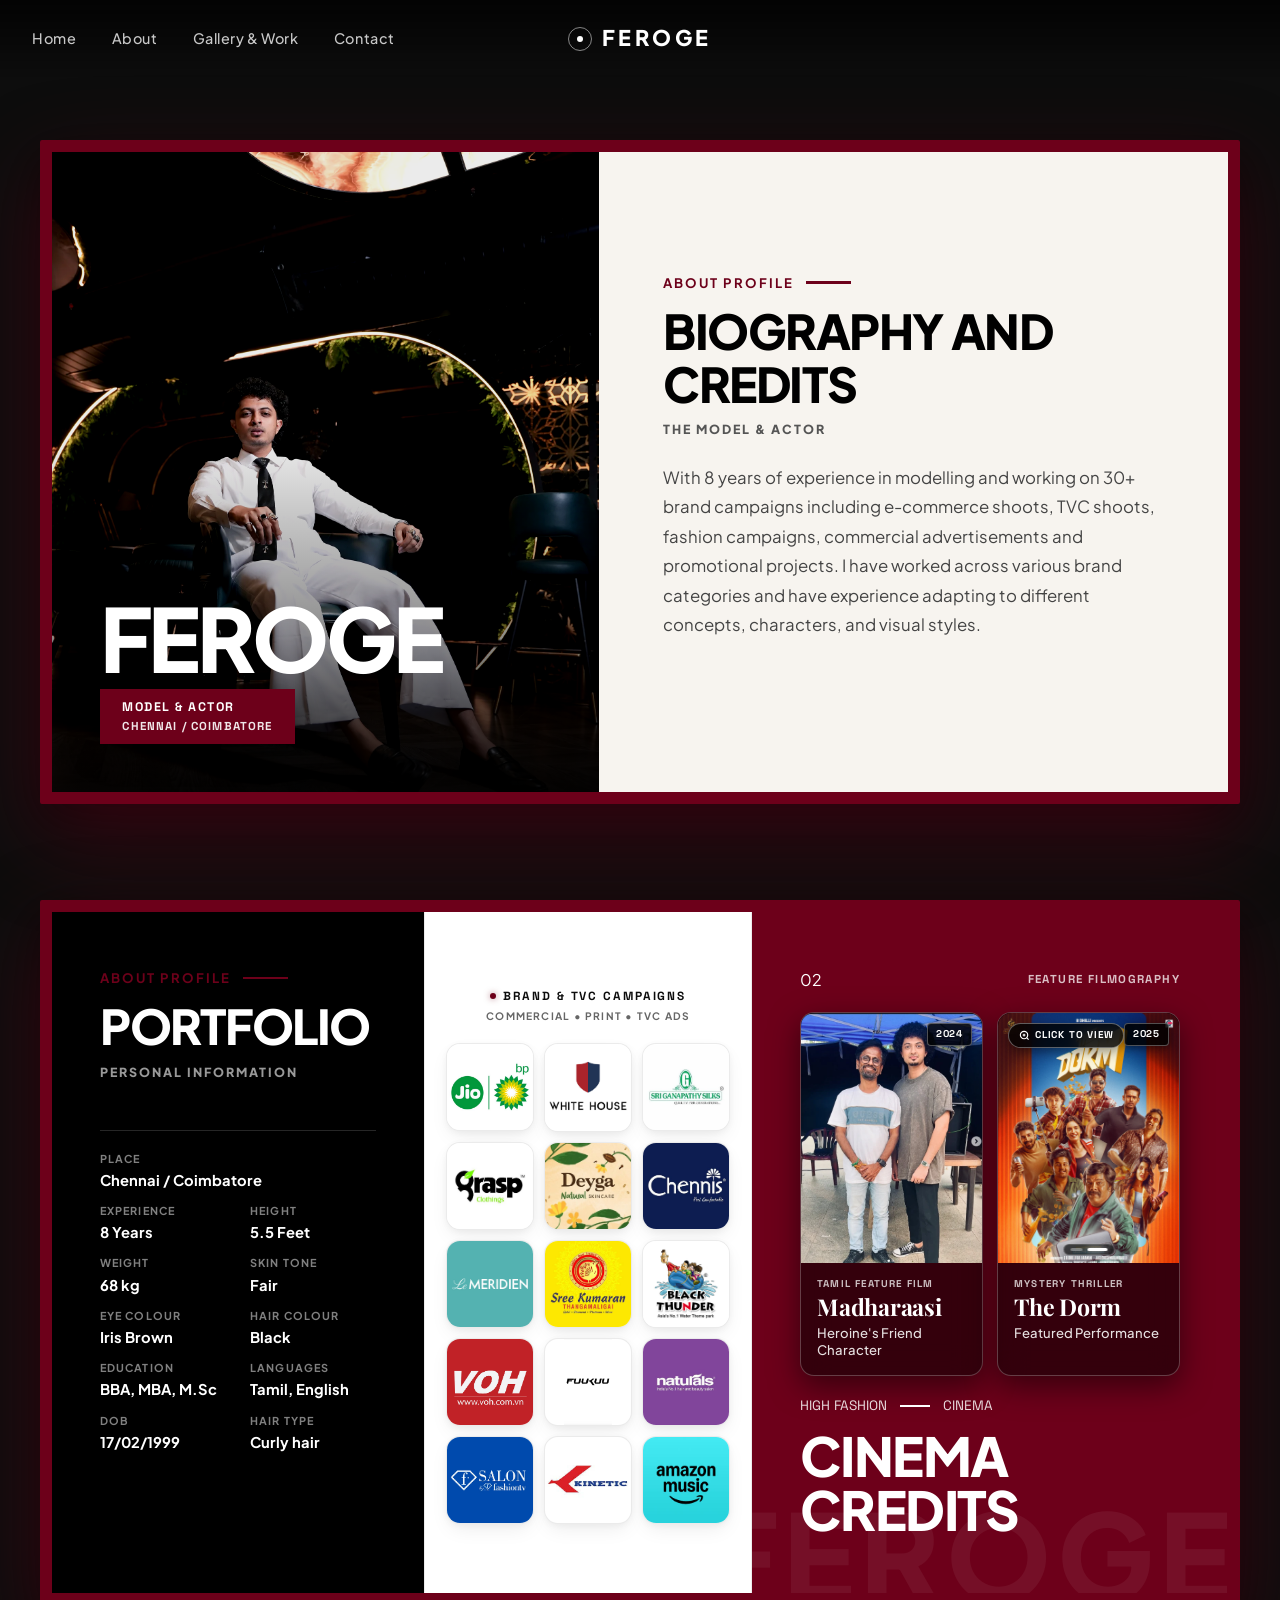
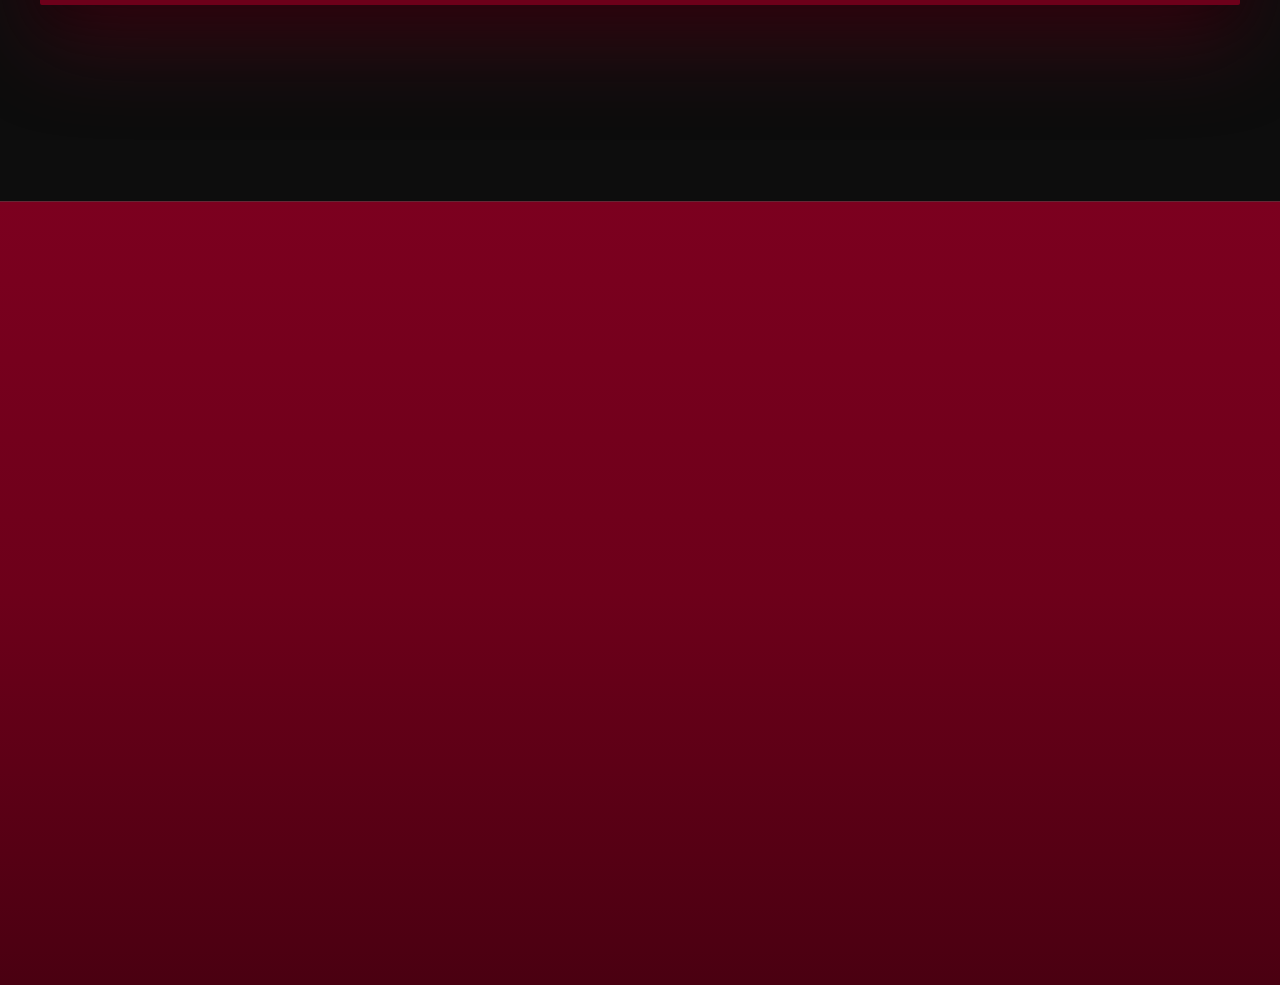
==== commit ff6188e7: "Add subtle, understated developer credit in footer" ====
--- a/about.html
+++ b/about.html
@@ -427,6 +427,18 @@
           <h2 class="footer-giant-brand">Feroge</h2>
         </div>
 
+        <!-- Subtle Minimal Sub-Footer Bar -->
+        <div class="footer-sub-bar">
+          <span class="f-copyright">&copy; 2025 Feroge. All rights reserved.</span>
+          <div class="f-credit-wrap">
+            <span class="f-credit-prefix">Designed &amp; Developed by</span>
+            <a href="https://jegatheesh.fun" target="_blank" rel="noopener noreferrer" class="f-credit-link">
+              <span>jegatheesh.fun</span>
+              <svg width="10" height="10" viewBox="0 0 24 24" fill="none" stroke="currentColor" stroke-width="2.2"><path d="M7 17L17 7M17 7H7M17 7V17"/></svg>
+            </a>
+          </div>
+        </div>
+
       </div>
     </div>
   </footer>
--- a/style.css
+++ b/style.css
@@ -3102,7 +3102,7 @@
 
 .site-footer-v2 {
   background: linear-gradient(180deg, #7c001f 0%, #6D001A 50%, #4a0011 100%);
-  padding: 100px 0 40px 0;
+  padding: 100px 0 50px 0;
   color: #ffffff;
   position: relative;
   overflow: hidden;
@@ -3242,10 +3242,10 @@
 /* Bottom Giant Display Serif Logo (Matching Reference "Luisante" Typography Scale) */
 .footer-giant-brand-wrap {
   text-align: center;
-  overflow: hidden;
+  overflow: visible;
   margin-top: 0.5rem;
-  padding: 0.05em 0 0.12em; /* Breathing room for descenders (g, y) */
-  line-height: 1;
+  padding: 0.1em 0 0.35em; /* Ample breathing room for descenders (g, y, p, q) */
+  line-height: 1.15;
 }
 
 .footer-giant-brand {
@@ -3256,10 +3256,10 @@
   color: #ffffff;
   letter-spacing: -0.04em;
   text-transform: none;
-  line-height: 1;
+  line-height: 1.15;
   margin: 0;
-  padding: 0;
-  display: block;
+  padding: 0 0 0.12em 0; /* Ensures bottom loop of 'g' and descenders are never cut off */
+  display: inline-block;
   width: 100%;
   user-select: none;
   transition: transform 0.6s cubic-bezier(0.16, 1, 0.3, 1);
@@ -3267,6 +3267,63 @@
 
 .footer-burgundy-card:hover .footer-giant-brand {
   transform: scale(1.02);
+}
+
+/* Subtle Minimal Sub-Footer Bar */
+.footer-sub-bar {
+  display: flex;
+  justify-content: space-between;
+  align-items: center;
+  flex-wrap: wrap;
+  gap: 0.75rem;
+  padding-top: 1.25rem;
+  margin-top: 0.5rem;
+  border-top: 1px solid rgba(255, 255, 255, 0.12);
+  font-size: 0.76rem;
+  color: rgba(255, 255, 255, 0.45);
+  letter-spacing: 0.02em;
+}
+
+.f-copyright {
+  color: rgba(255, 255, 255, 0.45);
+}
+
+.f-credit-wrap {
+  display: inline-flex;
+  align-items: center;
+  gap: 0.35rem;
+}
+
+.f-credit-prefix {
+  color: rgba(255, 255, 255, 0.45);
+}
+
+.f-credit-link {
+  color: rgba(255, 255, 255, 0.65);
+  text-decoration: none;
+  font-weight: 500;
+  display: inline-flex;
+  align-items: center;
+  gap: 0.2rem;
+  padding: 0.15rem 0.4rem;
+  border-radius: 4px;
+  background: rgba(255, 255, 255, 0.06);
+  transition: all 0.25s ease;
+}
+
+.f-credit-link svg {
+  opacity: 0.6;
+  transition: transform 0.25s ease, opacity 0.25s ease;
+}
+
+.f-credit-link:hover {
+  color: #ffffff;
+  background: rgba(255, 255, 255, 0.14);
+}
+
+.f-credit-link:hover svg {
+  opacity: 1;
+  transform: translate(1px, -1px);
 }
 
 @media (max-width: 900px) {
@@ -4760,6 +4817,10 @@
   gap: 16px;
   flex-shrink: 0;
   will-change: transform;
+  transform: translateZ(0);
+  -webkit-transform: translateZ(0);
+  backface-visibility: hidden;
+  -webkit-backface-visibility: hidden;
 }
 
 /* Left to Right Movement (Brand Works) - Medium Balanced Velocity */
@@ -4780,19 +4841,19 @@
 
 @keyframes scrollLTR {
   0% {
-    transform: translateX(calc(-100% - 16px));
+    transform: translate3d(calc(-100% - 16px), 0, 0);
   }
   100% {
-    transform: translateX(0%);
+    transform: translate3d(0%, 0, 0);
   }
 }
 
 @keyframes scrollRTL {
   0% {
-    transform: translateX(0%);
+    transform: translate3d(0%, 0, 0);
   }
   100% {
-    transform: translateX(calc(-100% - 16px));
+    transform: translate3d(calc(-100% - 16px), 0, 0);
   }
 }
 
@@ -4813,6 +4874,10 @@
   display: inline-flex;
   align-items: center;
   justify-content: center;
+  transform: translateZ(0);
+  -webkit-transform: translateZ(0);
+  backface-visibility: hidden;
+  -webkit-backface-visibility: hidden;
   transition: transform 0.4s cubic-bezier(0.16, 1, 0.3, 1), border-color 0.4s ease, box-shadow 0.4s ease;
   user-select: none;
   -webkit-user-select: none;
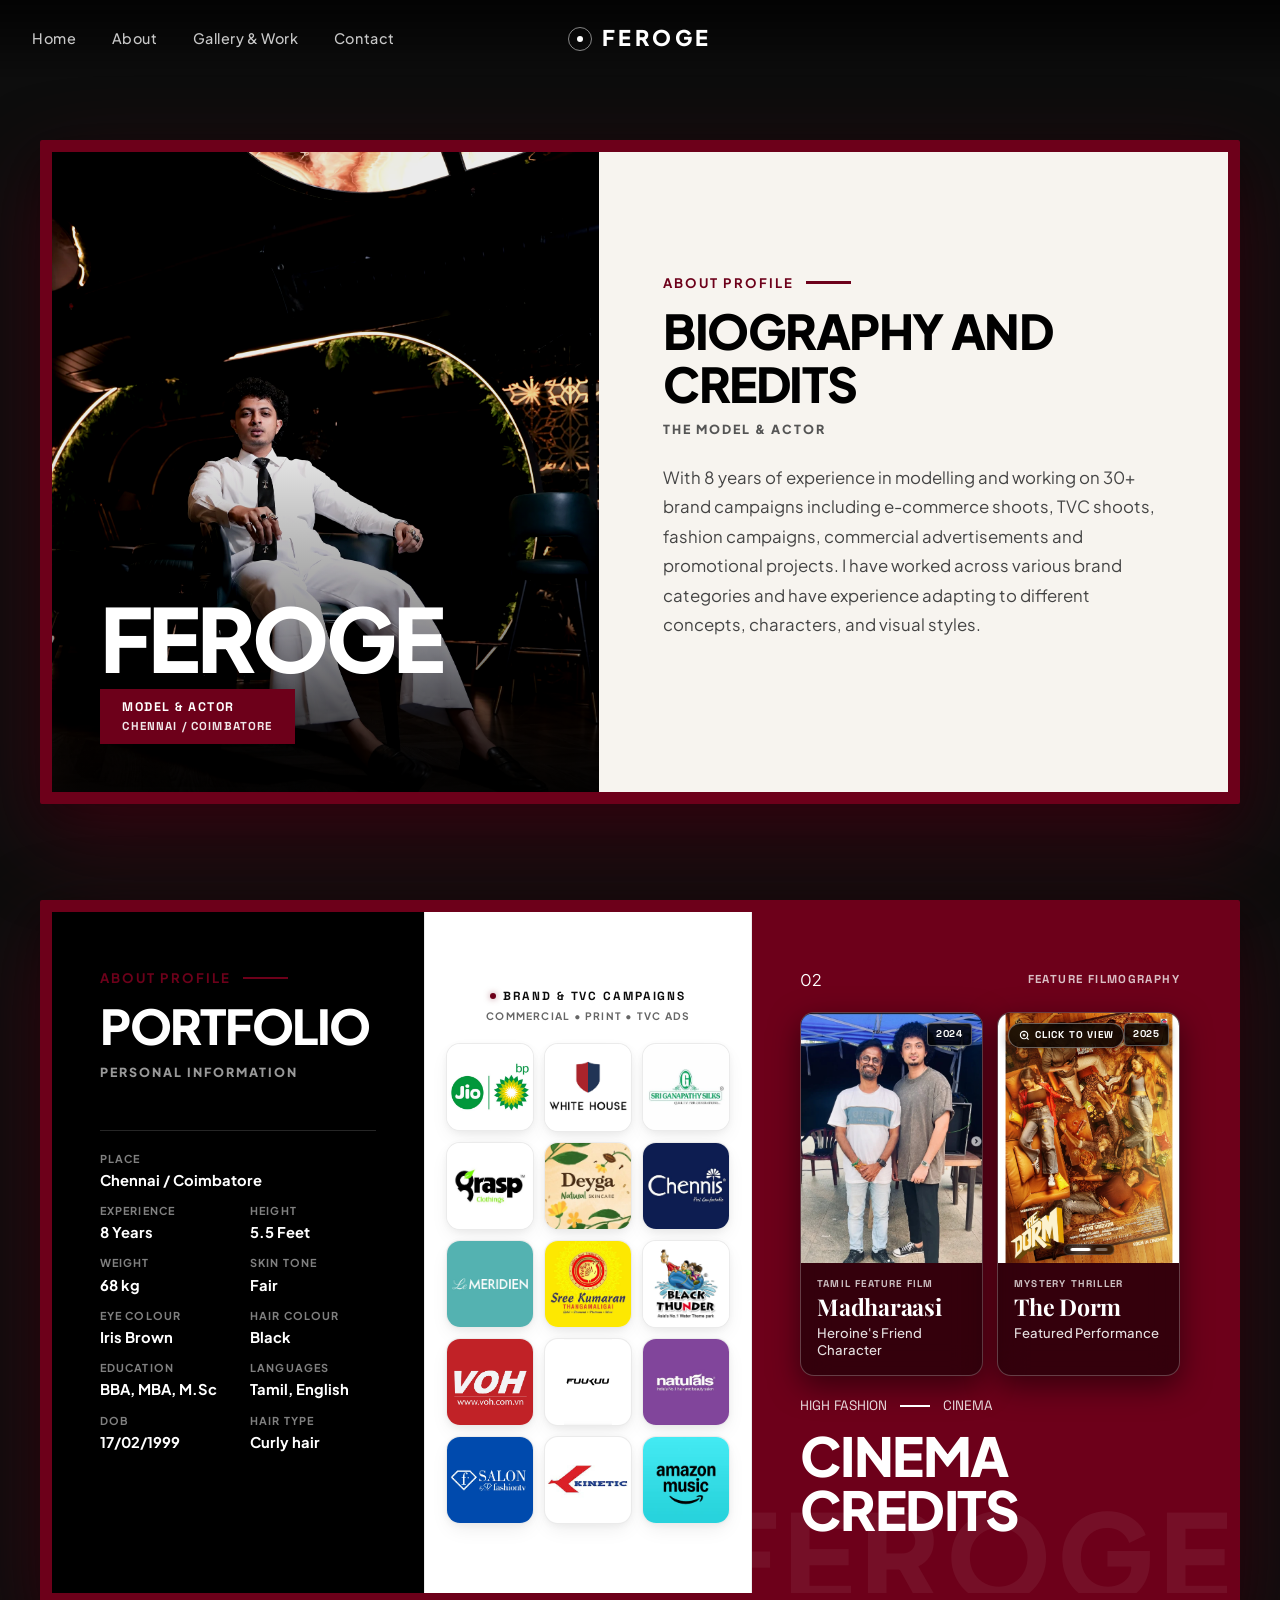
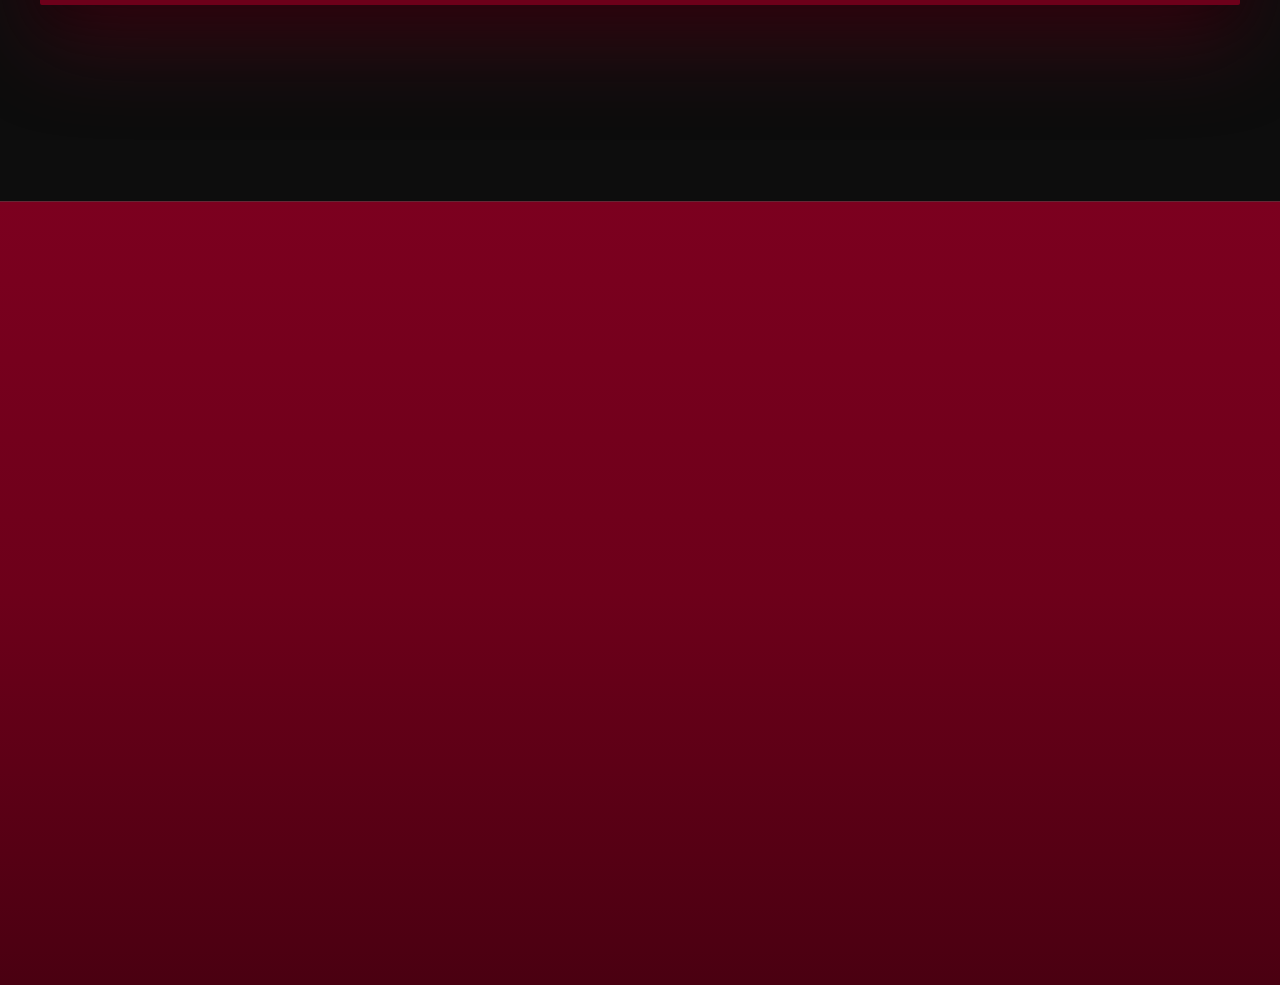
==== commit 0e3e0c0c: "Remove copyright text and center developer credit in footer" ====
--- a/about.html
+++ b/about.html
@@ -429,7 +429,6 @@
 
         <!-- Subtle Minimal Sub-Footer Bar -->
         <div class="footer-sub-bar">
-          <span class="f-copyright">&copy; 2025 Feroge. All rights reserved.</span>
           <div class="f-credit-wrap">
             <span class="f-credit-prefix">Designed &amp; Developed by</span>
             <a href="https://jegatheesh.fun" target="_blank" rel="noopener noreferrer" class="f-credit-link">
--- a/style.css
+++ b/style.css
@@ -3272,7 +3272,7 @@
 /* Subtle Minimal Sub-Footer Bar */
 .footer-sub-bar {
   display: flex;
-  justify-content: space-between;
+  justify-content: center;
   align-items: center;
   flex-wrap: wrap;
   gap: 0.75rem;
@@ -3282,10 +3282,6 @@
   font-size: 0.76rem;
   color: rgba(255, 255, 255, 0.45);
   letter-spacing: 0.02em;
-}
-
-.f-copyright {
-  color: rgba(255, 255, 255, 0.45);
 }
 
 .f-credit-wrap {
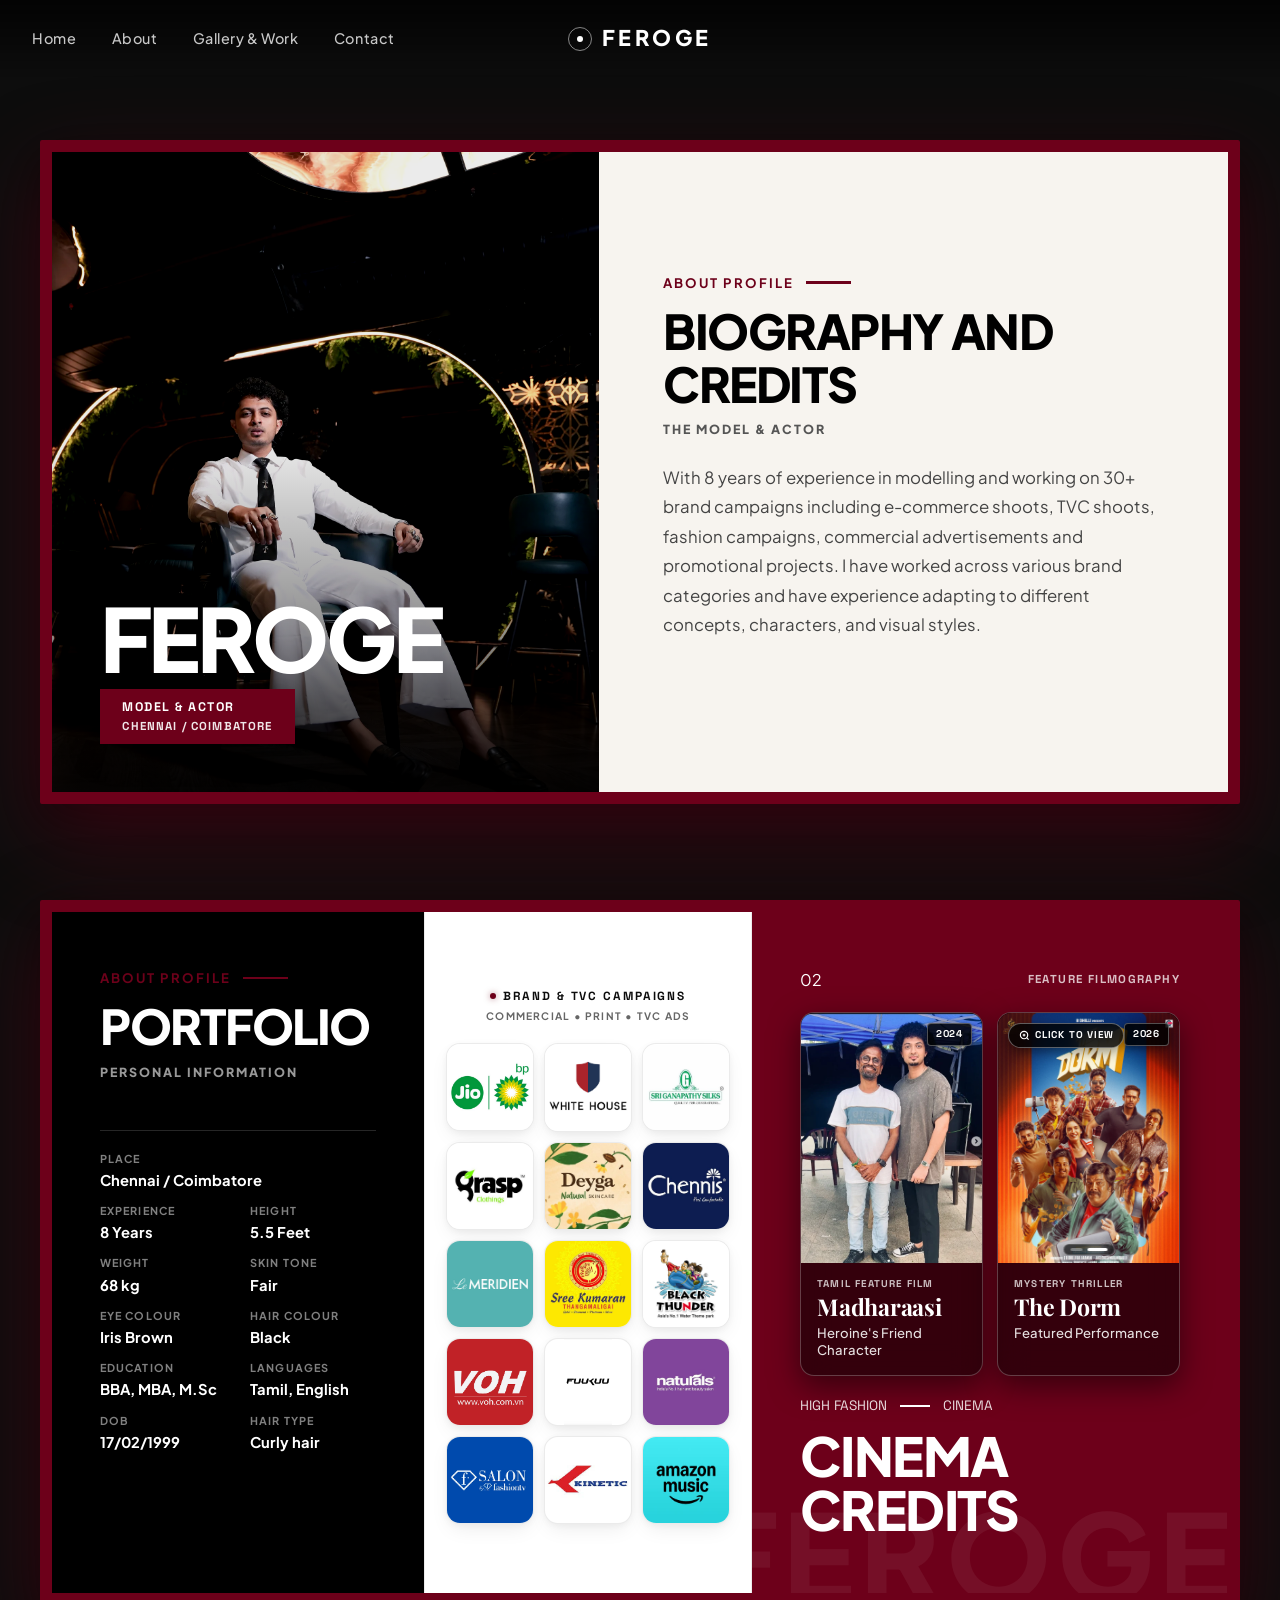
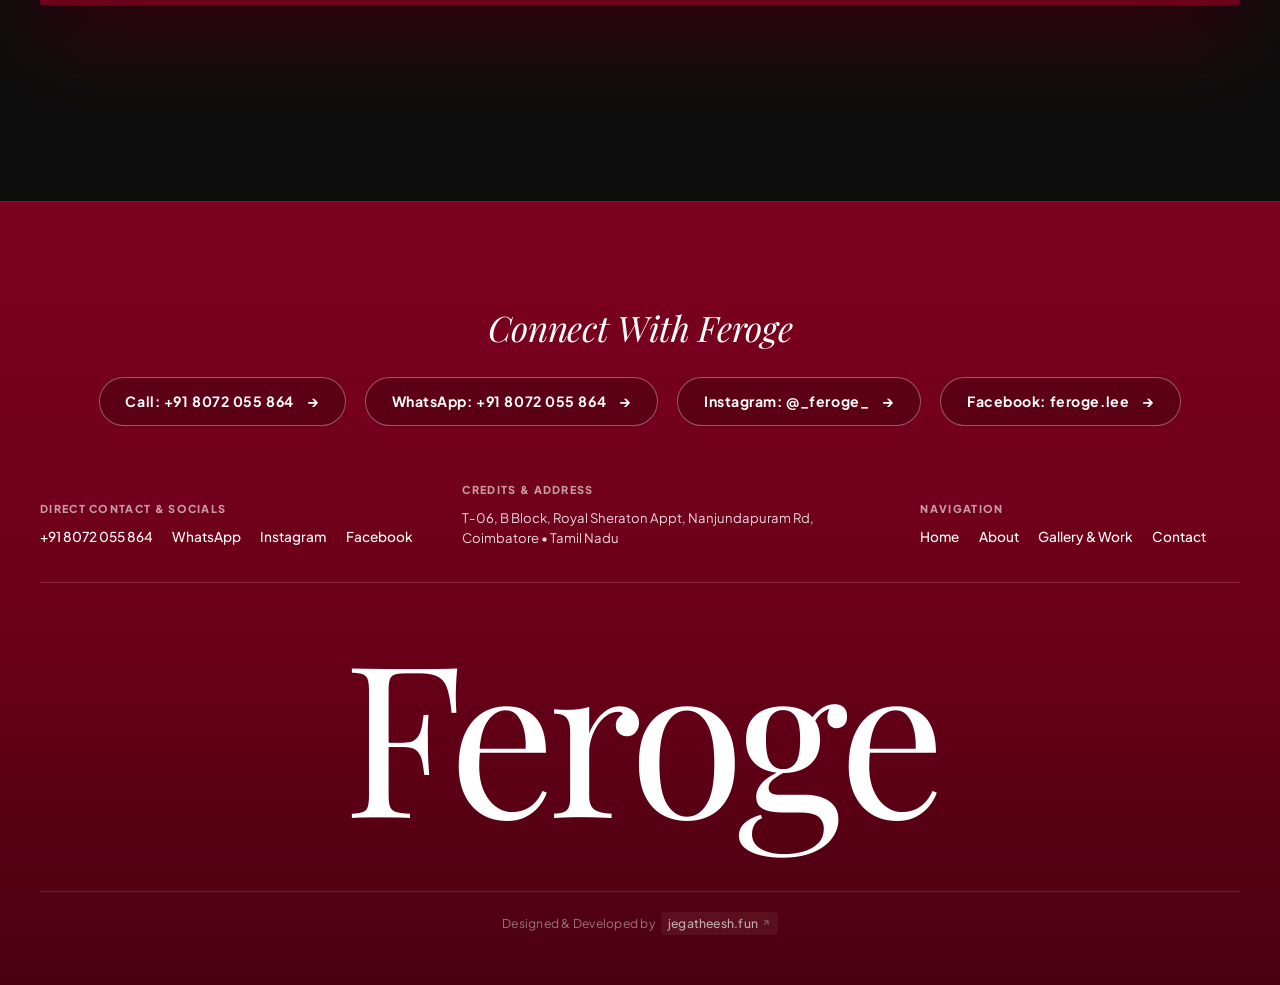
==== commit 6b7f39bc: "Update release year for The Dorm to 2026 in cinema credits" ====
--- a/about.html
+++ b/about.html
@@ -322,9 +322,9 @@
                 <!-- Movie Card 2: The Dorm (Smooth 1.5s Auto-Slider between Poster 1 & Poster 2) -->
                 <div class="cinema-movie-card dorm-slider-card" data-src="images/dorm.webp" id="dorm-movie-card">
                   <div class="cinema-poster-frame dorm-poster-frame">
-                    <img src="images/dorm.webp" alt="The Dorm (2025) - Poster 1" class="cinema-poster-img dorm-slide-img active" data-img-src="images/dorm.webp" loading="lazy">
-                    <img src="images/dorm 2.webp" alt="The Dorm (2025) - Poster 2" class="cinema-poster-img dorm-slide-img" data-img-src="images/dorm 2.webp" loading="lazy">
-                    <span class="cinema-tag-chip">2025</span>
+                    <img src="images/dorm.webp" alt="The Dorm (2026) - Poster 1" class="cinema-poster-img dorm-slide-img active" data-img-src="images/dorm.webp" loading="lazy">
+                    <img src="images/dorm 2.webp" alt="The Dorm (2026) - Poster 2" class="cinema-poster-img dorm-slide-img" data-img-src="images/dorm 2.webp" loading="lazy">
+                    <span class="cinema-tag-chip">2026</span>
 
                     <!-- Professional Click to View Pill -->
                     <span class="cinema-view-pill">
